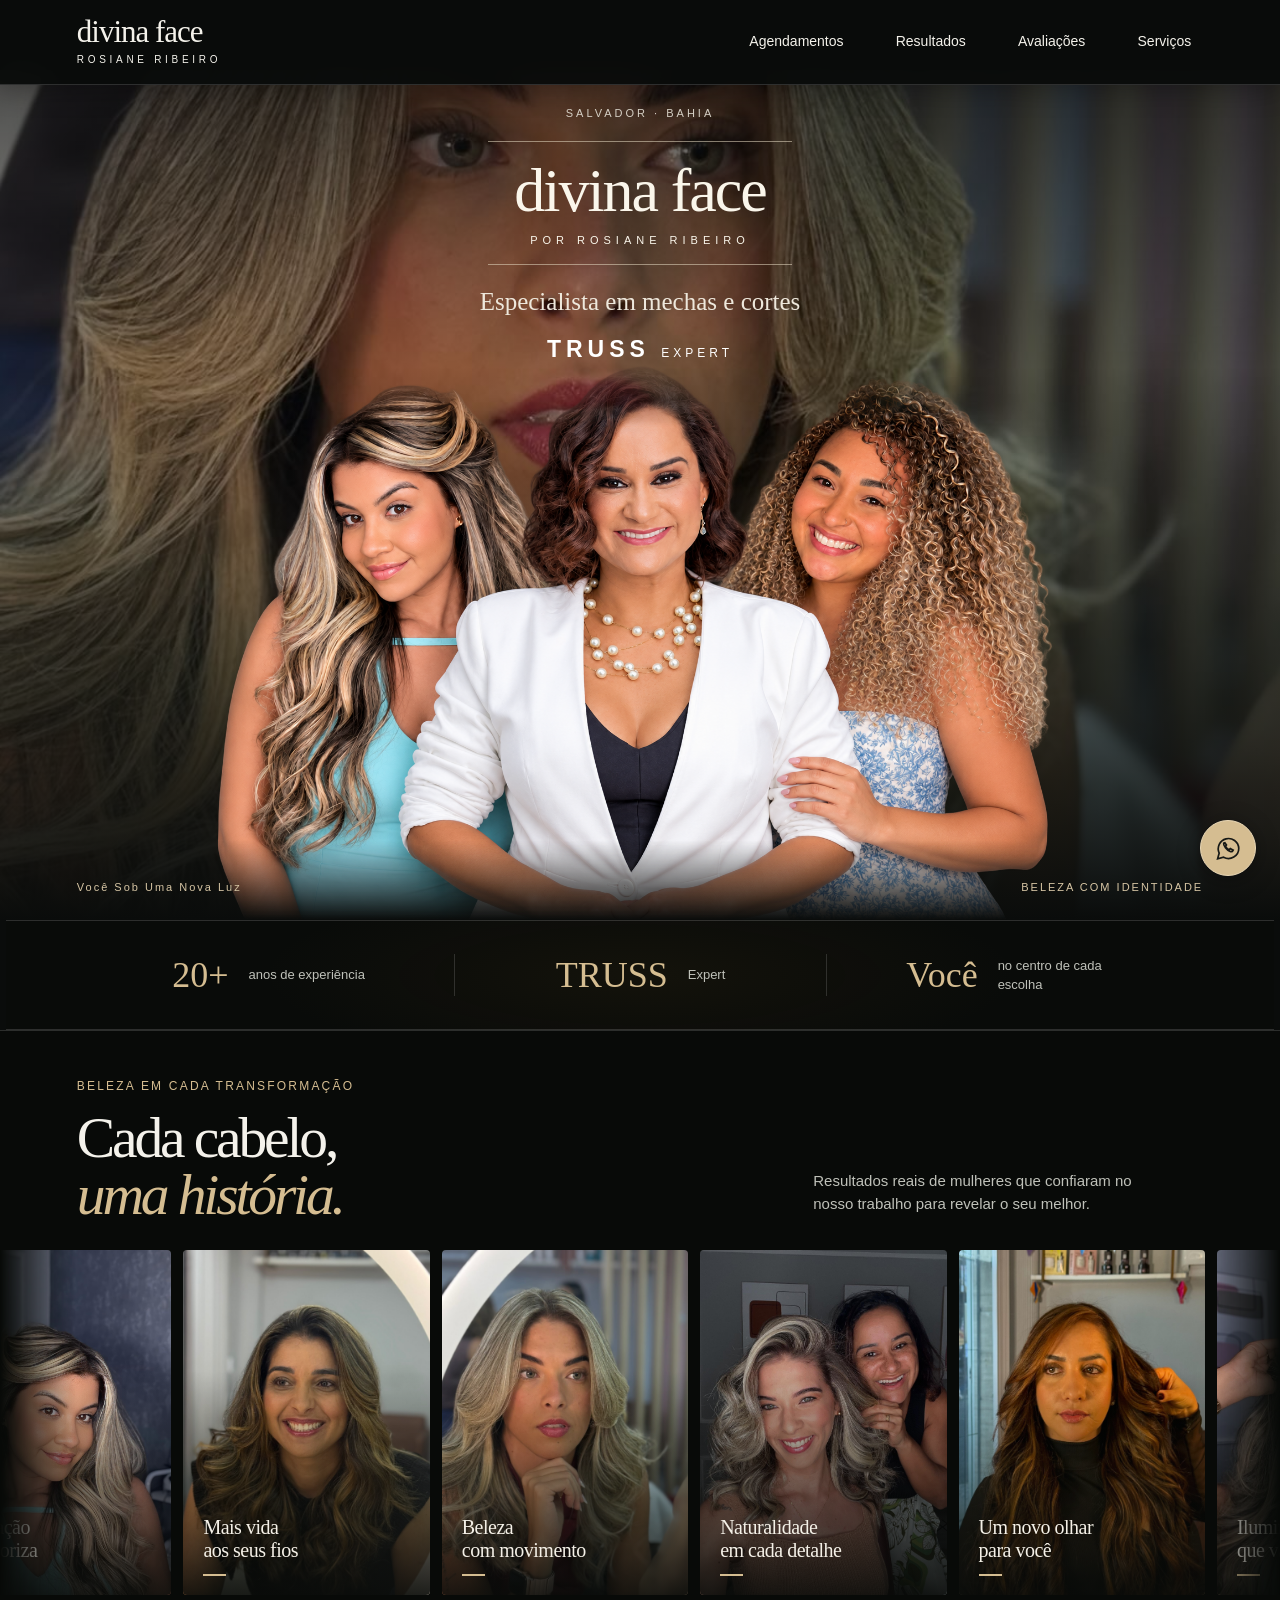
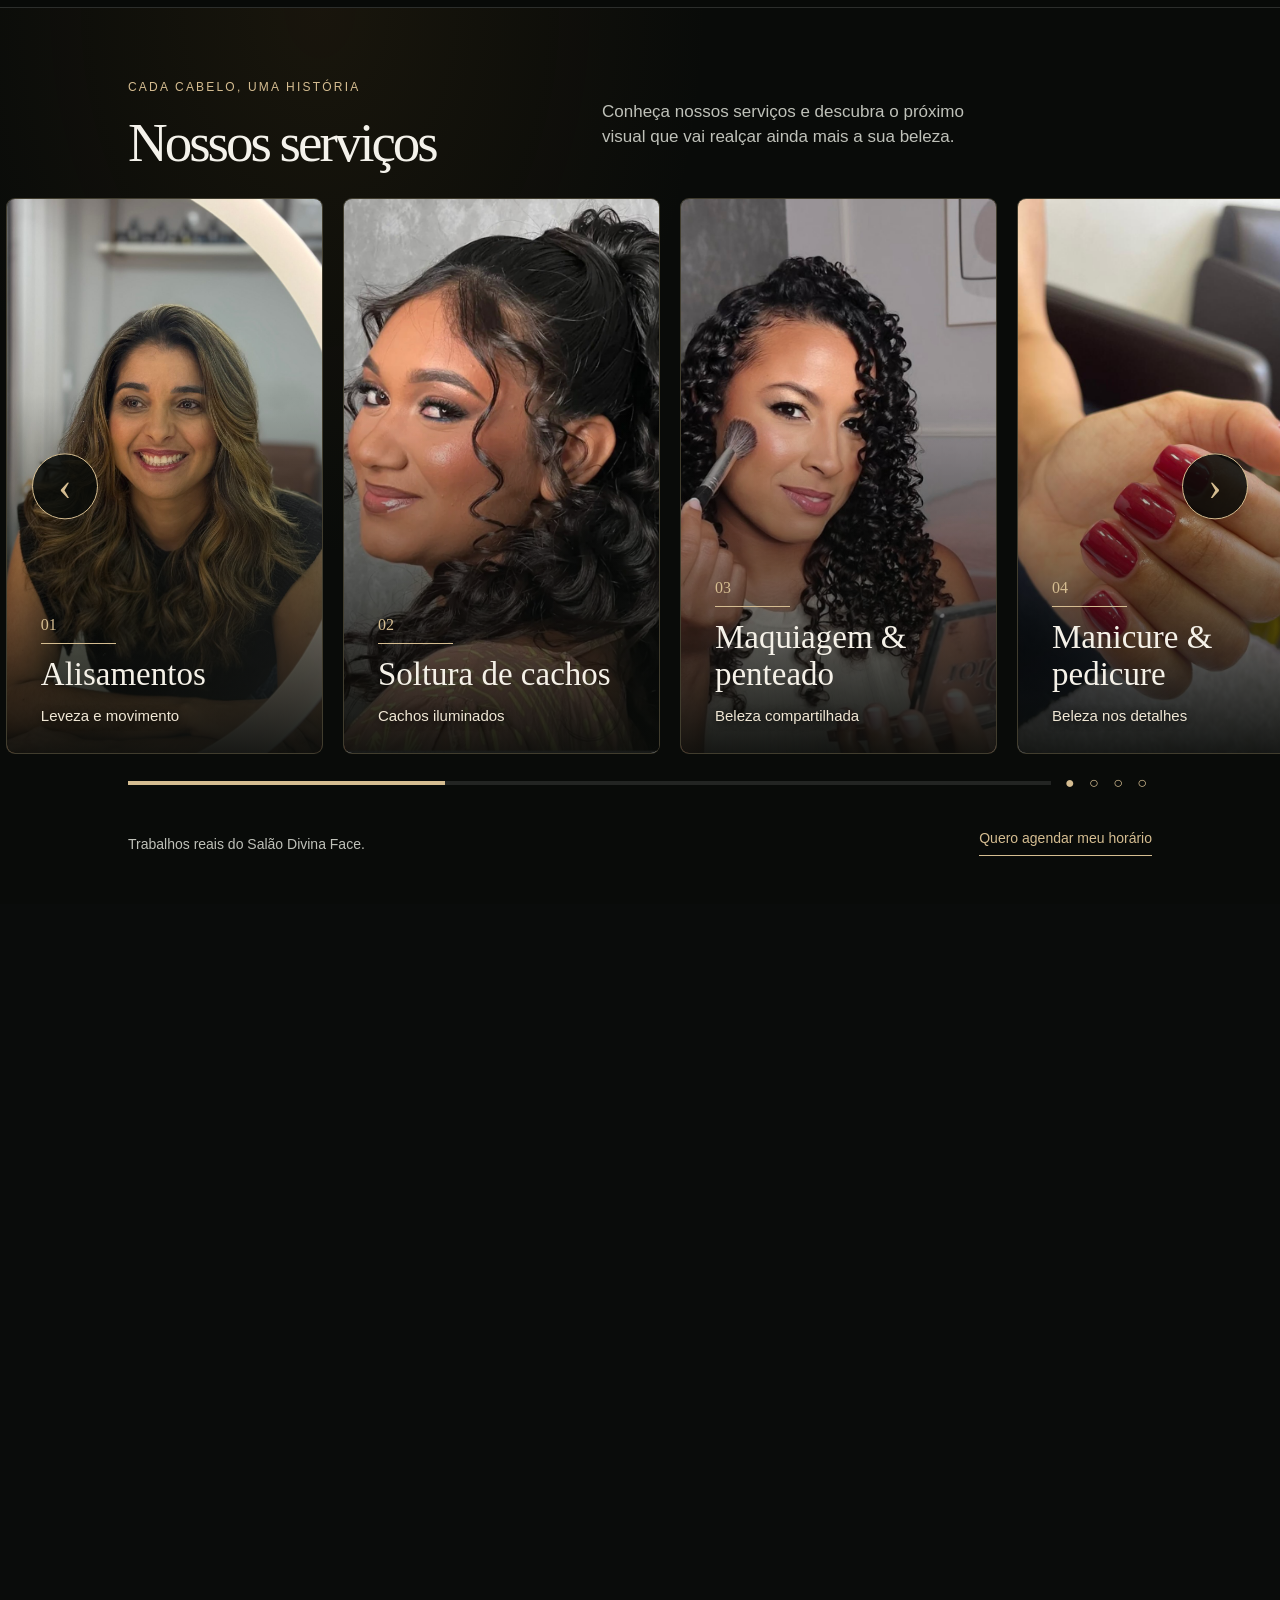
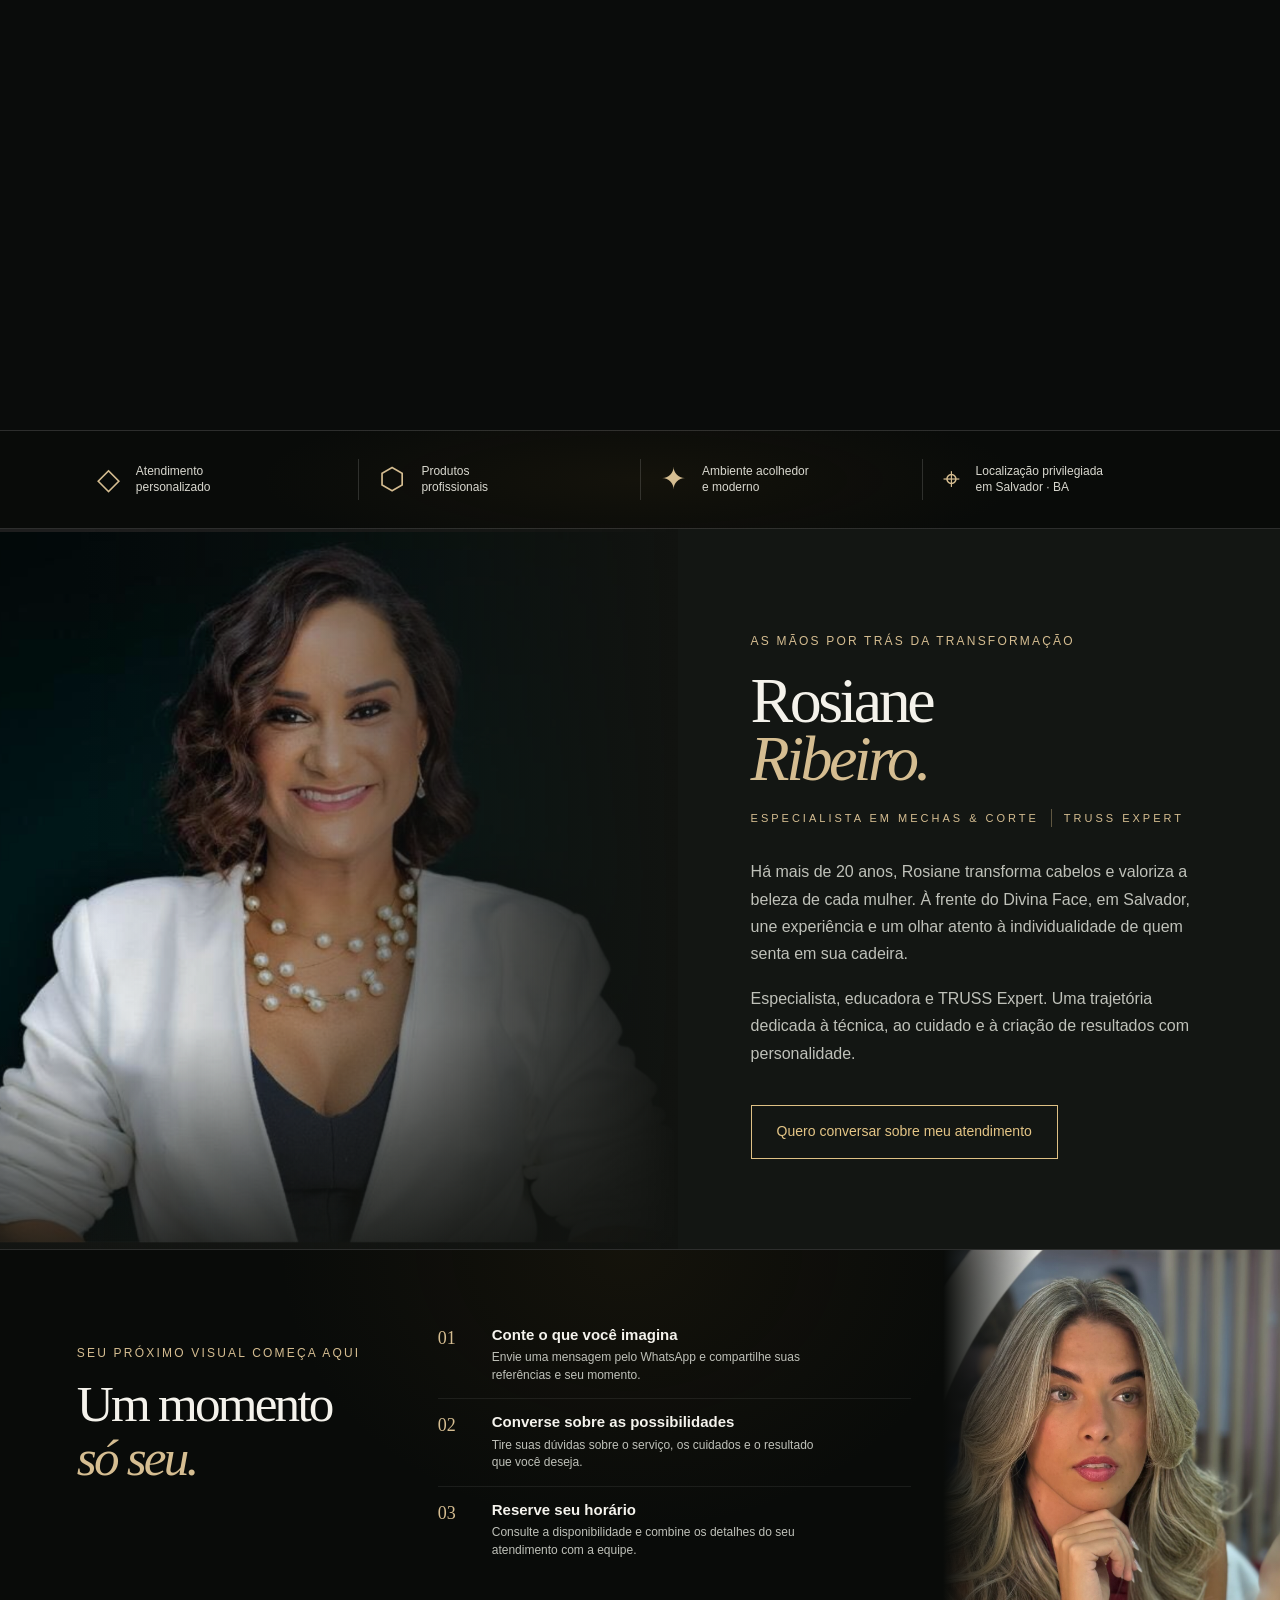
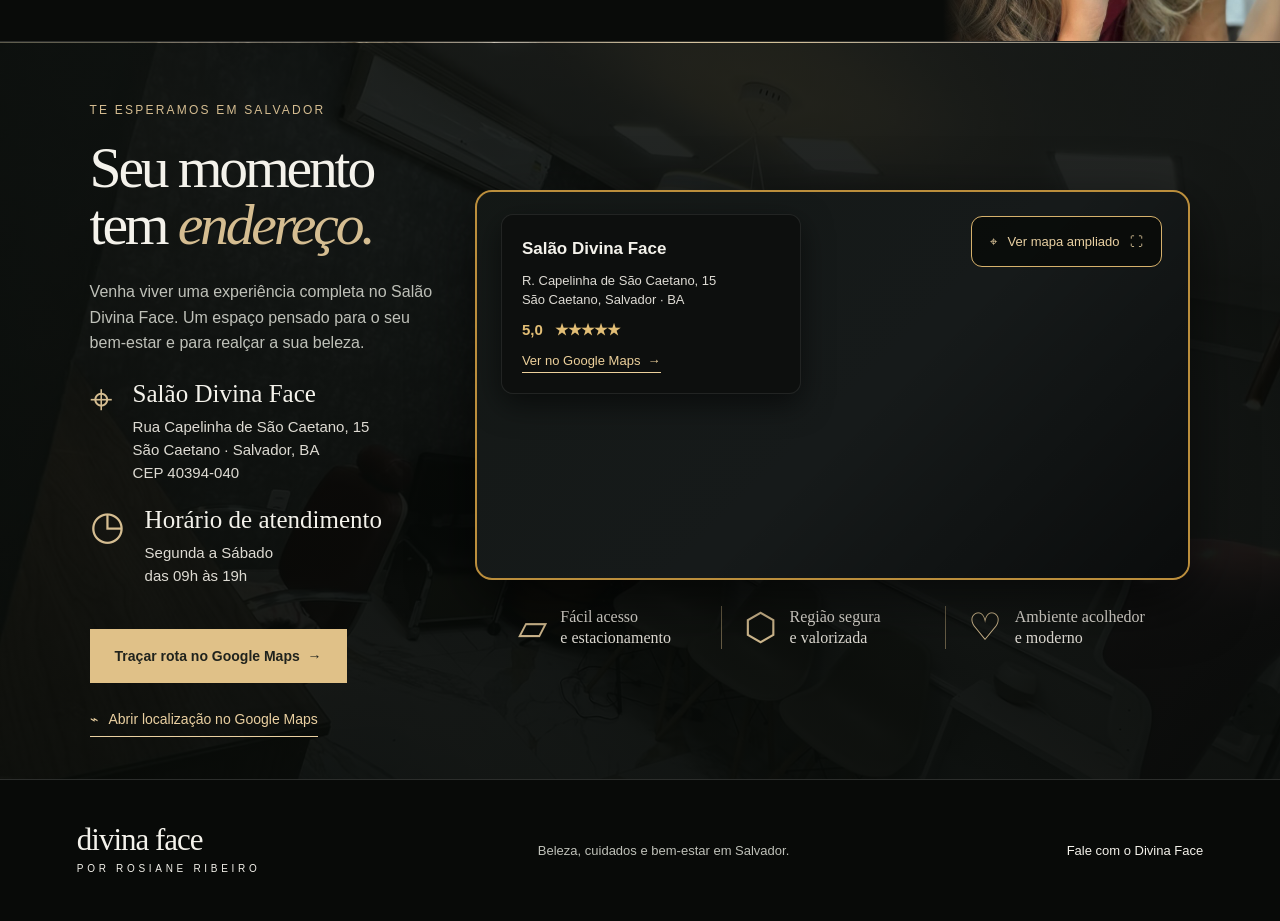
==== index.html @ 1ccc3c22 "Remove service eyebrow from feature section" ====
<!doctype html>
<html lang="pt-BR">
<head>
<meta charset="utf-8"><meta name="viewport" content="width=device-width,initial-scale=1">
<title>Divina Face | Rosiane Ribeiro · TRUSS Expert em Salvador</title>
<meta name="description" content="Realce sua beleza com Rosiane Ribeiro. Especialista em mechas e corte, TRUSS Expert e mais de 20 anos de experiência em Salvador. Agende pelo WhatsApp.">
<meta http-equiv="Cache-Control" content="no-cache, no-store, must-revalidate"><meta http-equiv="Pragma" content="no-cache"><meta http-equiv="Expires" content="0">
<meta name="theme-color" content="#171916">
<link rel="icon" type="image/svg+xml" href="data:image/svg+xml,%3Csvg xmlns='http://www.w3.org/2000/svg' viewBox='0 0 64 64'%3E%3Crect width='64' height='64' rx='14' fill='%23171916'/%3E%3Ctext x='32' y='45' text-anchor='middle' font-family='Georgia' font-size='40' fill='%23d4b986'%3ED%3C/text%3E%3C/svg%3E">
<link rel="stylesheet" href="style.css?v=services-full-cards-20261014"><link rel="stylesheet" href="film.css?v=e9d7aff"><link rel="stylesheet" href="mobile.css?v=nav-four-items-20261015">

<style id="review-arrow-fix">
@media(max-width:760px){
 .reviews .review-controls.review-arrows-square{position:static!important;display:flex!important;justify-content:flex-start!important;gap:18px!important;margin:18px 0 16px!important}
 .reviews .review-controls.review-arrows-square button[data-review]{width:48px!important;min-width:48px!important;height:48px!important;min-height:48px!important;border-radius:8px!important;background:transparent!important;border:1px solid #d4b986a5!important;padding:0!important}
 .reviews .review-controls.review-arrows-square button[data-review]::after{font-size:33px!important}
 .reviews .review-grid{scrollbar-width:none!important}
 .reviews .review-grid::-webkit-scrollbar{display:none!important}
}
</style></head>
<body>
<a class="skip" href="#conteudo">Ir para o conteúdo</a>
<header class="header"><a class="brand" href="#inicio" aria-label="Divina Face, início">divina face<span>ROSIANE RIBEIRO</span></a><nav aria-label="Navegação principal"><a class="whatsapp" href="https://wa.me/557199105091?text=Ol%C3%A1!%20Vim%20pelo%20site%20e%20gostaria%20de%20saber%20mais%20sobre%20os%20servi%C3%A7os%20e%20agendar%20um%20hor%C3%A1rio." target="_blank" rel="noopener">Agendamentos</a><a href="#resultados">Resultados</a><a href="#avaliacoes">Avaliações</a><a href="#servicos">Serviços</a></nav></header><nav class="mobile-nav" id="mobile-navigation" aria-label="Navegação mobile"><a class="whatsapp" href="https://wa.me/557199105091?text=Ol%C3%A1!%20Vim%20pelo%20site%20e%20gostaria%20de%20saber%20mais%20sobre%20os%20servi%C3%A7os%20e%20agendar%20um%20hor%C3%A1rio." target="_blank" rel="noopener">Agendamentos</a><a href="#resultados">Resultados</a><a href="#avaliacoes">Avaliações</a><a href="#servicos">Serviços</a></nav>
<main id="conteudo">
<section class="film-hero" id="inicio" aria-label="Rosiane Ribeiro e resultados do Divina Face"><video class="film-backdrop film-video" autoplay muted loop playsinline preload="metadata" poster="assets/a915676ca6c4d423.jpg" aria-hidden="true"><source src="assets/rosiane-transformacao.mp4" type="video/mp4"></video><div class="film-shade" aria-hidden="true"></div><div class="film-intro"><p class="eyebrow">SALVADOR · BAHIA</p><h1 class="film-brand">divina face<span>POR ROSIANE RIBEIRO</span></h1><p class="film-specialty">Especialista em mechas e cortes</p><p class="film-expert">TRUSS <span>EXPERT</span></p></div><div class="film-composition"><img src="assets/Retrato%20de%20Tr%C3%AAs%20Mulheres%20em%20Equipe.png" alt="Composição de Rosiane Ribeiro ao centro e duas clientes com resultados de mechas nas laterais" width="1536" height="1024" fetchpriority="high"></div><a class="mobile-hero-cta whatsapp" href="https://wa.me/557199105091?text=Ol%C3%A1!%20Vim%20pelo%20site%20e%20gostaria%20de%20saber%20mais%20sobre%20os%20servi%C3%A7os%20e%20agendar%20um%20hor%C3%A1rio." target="_blank" rel="noopener">Agendar meu horário &nbsp; →</a><div class="film-bottom"><span>Você Sob Uma Nova Luz</span><span>BELEZA COM IDENTIDADE</span></div></section>

<div class="credentials"><div><strong>20+</strong><span>anos de experiência</span></div><div><strong>TRUSS</strong><span>Expert</span></div><div><strong>Você</strong><span>no centro de cada escolha</span></div></div>
<section class="photo-ribbon" id="resultados" aria-labelledby="transformacoes-title"><div class="ribbon-top"><div><p class="eyebrow">BELEZA EM CADA TRANSFORMAÇÃO</p><h2 id="transformacoes-title">Cada cabelo,<br><em>uma história.</em></h2></div><p>Resultados reais de mulheres que confiaram no nosso trabalho para revelar o seu melhor.</p></div><div class="ribbon-window" tabindex="0" aria-label="Fotos dos resultados. Use as setas do teclado ou deslize para navegar."><div class="ribbon-track"><article class="ribbon-photo"><img src="assets/dd82ff80bf9b8487.jpg" alt="Iluminação que valoriza" width="360" height="460" loading="lazy"><h3>Iluminação<br>que valoriza</h3></article><article class="ribbon-photo"><img src="assets/20e9200f7c10c653.jpg" alt="Mais vida aos seus fios" width="360" height="460" loading="lazy"><h3>Mais vida<br>aos seus fios</h3></article><article class="ribbon-photo"><img src="assets/a915676ca6c4d423.jpg" alt="Beleza com movimento" width="360" height="460" loading="lazy"><h3>Beleza<br>com movimento</h3></article><article class="ribbon-photo"><img src="assets/aaa987bc05593b8b.jpg" alt="Naturalidade em cada detalhe" width="360" height="460" loading="lazy"><h3>Naturalidade<br>em cada detalhe</h3></article><article class="ribbon-photo"><img src="assets/175963c927ca9839.jpg" alt="Um novo olhar para você" width="360" height="460" loading="lazy"><h3>Um novo olhar<br>para você</h3></article></div></div></section><section class="portfolio section" id="servicos"><div class="section-heading"><div><p class="eyebrow">CADA CABELO, UMA HISTÓRIA</p><h2>Nossos serviços</h2></div><p>Conheça nossos serviços e descubra o próximo visual que vai realçar ainda mais a sua beleza.</p></div><div class="gallery-toolbar"><p id="gallery-help">Toque ou deslize para ver mais</p><div class="ribbon-controls"><button type="button" data-gallery="prev" aria-label="Resultado anterior">Anterior</button><button type="button" data-gallery="next" aria-label="Próximo resultado">Próximo</button></div></div><div class="gallery" tabindex="0" role="region" aria-label="Carrossel de resultados" aria-describedby="gallery-help"><article class="work"><div class="photo"><img src="assets/20e9200f7c10c653.jpg" alt="Alisamentos — Divina Face" loading="lazy"></div><div class="work-copy"><div class="work-title"><h3>Alisamentos</h3><span>01</span></div><p>Leveza e movimento</p></div></article><article class="work"><div class="photo"><img src="cachos.PNG" alt="Soltura de cachos — Divina Face" loading="lazy"></div><div class="work-copy"><div class="work-title"><h3>Soltura de cachos</h3><span>02</span></div><p>Cachos iluminados</p></div></article><article class="work"><div class="photo"><img src="maquiagem.PNG" alt="Maquiagem e penteado — Divina Face" loading="lazy"></div><div class="work-copy"><div class="work-title"><h3>Maquiagem &amp; penteado</h3><span>03</span></div><p>Beleza compartilhada</p></div></article><article class="work"><div class="photo"><img src="manicure.jpeg" alt="Manicure e pedicure — Divina Face" loading="lazy"></div><div class="work-copy"><div class="work-title"><h3>Manicure &amp; pedicure</h3><span>04</span></div><p>Beleza nos detalhes</p></div></article><article class="work"><div class="photo"><img src="limpeza.PNG" alt="Limpeza de pele — Divina Face" loading="lazy"></div><div class="work-copy"><div class="work-title"><h3>Limpeza de pele</h3><span>05</span></div><p>Luz em novos tons</p></div></article><article class="work"><div class="photo"><img src="Massagem%20Relaxante%20no%20Spa.png" alt="Massagem relaxante — Divina Face" loading="lazy"></div><div class="work-copy"><div class="work-title"><h3>Massagem relaxante</h3><span>06</span></div><p>Leveza e bem-estar</p></div></article></div><div class="portfolio-bottom"><p>Trabalhos reais do Salão Divina Face.</p><a class="text-link whatsapp" href="https://wa.me/557199105091?text=Ol%C3%A1!%20Vim%20pelo%20site%20e%20gostaria%20de%20saber%20mais%20sobre%20os%20servi%C3%A7os%20e%20agendar%20um%20hor%C3%A1rio." target="_blank" rel="noopener">Quero agendar meu horário</a></div></section>
<section class="reviews section" id="avaliacoes" aria-labelledby="reviews-title"><div class="section-heading"><div><p class="eyebrow">QUEM VIVE A EXPERIÊNCIA, CONTA</p><h2 id="reviews-title">O carinho que<br><em>volta pra gente.</em></h2></div><div class="rating-summary"><div><strong>5,0</strong><span class="stars" aria-label="5 de 5 estrelas">★★★★★</span></div><p>56 avaliações no Google</p><small>Nota e total consultados em 10/10/2026</small></div></div><p class="review-help" id="review-help">Toque ou deslize para ver mais</p><div class="review-controls ribbon-controls review-arrows-square"><button type="button" data-review="prev" aria-label="Depoimento anterior">Anterior</button><button type="button" data-review="next" aria-label="Próximo depoimento">Próximo</button></div><div class="review-grid" tabindex="0" role="region" aria-label="Carrossel de depoimentos" aria-describedby="review-help"><figure class="review-card"><blockquote>“Atendimento perfeito. Resultado incrível! Me senti ainda mais bonita e confiante...”</blockquote><figcaption><span class="review-avatar" aria-hidden="true">MC</span><div><strong>Maria Castro</strong><span>Cliente Divina Face</span></div></figcaption></figure><figure class="review-card"><blockquote>“Rosiane é uma profissional maravilhosa! Entende exatamente o que a gente quer...”</blockquote><figcaption><span class="review-avatar" aria-hidden="true">JS</span><div><strong>Juliana Souza</strong><span>Cliente Divina Face</span></div></figcaption></figure><figure class="review-card"><blockquote>“Ambiente acolhedor, equipe atenciosa e resultado impecável. Super recomendo!”</blockquote><figcaption><span class="review-avatar" aria-hidden="true">FL</span><div><strong>Fernanda Lima</strong><span>Cliente Divina Face</span></div></figcaption></figure></div></section>
<section class="services section services-focused" id="atendimento" aria-labelledby="services-title"><div class="services-copy"><h2 id="services-title">Beleza que<br><em>valoriza você.</em></h2><p>Do cuidado com os cabelos aos momentos de beleza e relaxamento, cada atendimento é pensado para você.</p><a class="button whatsapp" href="https://wa.me/557199105091?text=Ol%C3%A1!%20Vim%20pelo%20site%20e%20gostaria%20de%20saber%20mais%20sobre%20os%20servi%C3%A7os%20e%20agendar%20um%20hor%C3%A1rio." target="_blank" rel="noopener">▣ &nbsp; Agende seu horário &nbsp; →</a></div><div class="services-visual"><video autoplay muted loop playsinline preload="auto" poster="assets/ef3321567494a9ca.jpg"><source src="assets/rosiane-transformacao.mp4" type="video/mp4"></video><div class="services-mark">divina face<span>ROSIANE RIBEIRO</span></div></div></section><section class="benefits" aria-label="Diferenciais do salão"><div><span>◇</span>Atendimento<br>personalizado</div><div><span>⬡</span>Produtos<br>profissionais</div><div><span>✦</span>Ambiente acolhedor<br>e moderno</div><div><span>⌖</span>Localização privilegiada<br>em Salvador · BA</div></section><section class="about section" id="rosiane"><div class="portrait-wrap"><img class="portrait" src="assets/rosiane-retrato.png" alt="Rosiane Ribeiro, especialista do Salão Divina Face" loading="lazy" width="981" height="981"></div><div class="about-copy"><p class="eyebrow">AS MÃOS POR TRÁS DA TRANSFORMAÇÃO</p><h2>Rosiane<br><em>Ribeiro.</em></h2><div class="expert-line">ESPECIALISTA EM MECHAS &amp; CORTE <span>TRUSS EXPERT</span></div><p>Há mais de 20 anos, Rosiane transforma cabelos e valoriza a beleza de cada mulher. À frente do Divina Face, em Salvador, une experiência e um olhar atento à individualidade de quem senta em sua cadeira.</p><p>Especialista, educadora e TRUSS Expert. Uma trajetória dedicada à técnica, ao cuidado e à criação de resultados com personalidade.</p><a class="button outline whatsapp" href="https://wa.me/557199105091?text=Ol%C3%A1!%20Vim%20pelo%20site%20e%20gostaria%20de%20saber%20mais%20sobre%20os%20servi%C3%A7os%20e%20agendar%20um%20hor%C3%A1rio." target="_blank" rel="noopener">Quero conversar sobre meu atendimento</a></div></section>
<section class="experience section" aria-labelledby="journey-title"><div class="experience-title"><p class="eyebrow">SEU PRÓXIMO VISUAL COMEÇA AQUI</p><h2 id="journey-title">Um momento<br><em>só seu.</em></h2></div><div class="steps"><article><span>01</span><div><h3>Conte o que você imagina</h3><p>Envie uma mensagem pelo WhatsApp e compartilhe suas referências e seu momento.</p></div></article><article><span>02</span><div><h3>Converse sobre as possibilidades</h3><p>Tire suas dúvidas sobre o serviço, os cuidados e o resultado que você deseja.</p></div></article><article><span>03</span><div><h3>Reserve seu horário</h3><p>Consulte a disponibilidade e combine os detalhes do seu atendimento com a equipe.</p></div></article></div><div class="experience-photo"><img src="assets/a915676ca6c4d423.jpg" alt="Cliente do Divina Face com cabelo iluminado" loading="lazy" width="1215" height="2160"></div></section>
<section class="location section" id="localizacao" aria-labelledby="location-title"><div class="location-copy"><p class="eyebrow">TE ESPERAMOS EM SALVADOR</p><h2 id="location-title">Seu momento<br>tem <em>endereço.</em></h2><p class="location-intro">Venha viver uma experiência completa no Salão Divina Face. Um espaço pensado para o seu bem-estar e para realçar a sua beleza.</p><div class="location-detail"><i>⌖</i><div><h3>Salão Divina Face</h3><address>Rua Capelinha de São Caetano, 15<br>São Caetano · Salvador, BA<br>CEP 40394-040</address></div></div><div class="location-detail"><i>◷</i><div><h3>Horário de atendimento</h3><p>Segunda a Sábado<br>das 09h às 19h</p></div></div><a class="button" href="https://www.google.com/maps/dir/?api=1&amp;destination=Sal%C3%A3o%20Divina%20Face%2C%20Rua%20Capelinha%20de%20S%C3%A3o%20Caetano%2C%2015%2C%20Salvador%20BA" target="_blank" rel="noopener">Traçar rota no Google Maps&nbsp; →</a><a class="text-link map-link" href="https://www.google.com/maps/place/Sal%C3%A3o+Divina+Face/data=!4m2!3m1!1s0x0:0x3be12c1e2c444b62" target="_blank" rel="noopener">⌁ &nbsp; Abrir localização no Google Maps</a></div><div class="location-map-area"><div class="map-frame"><iframe title="Mapa do Salão Divina Face em São Caetano, Salvador" src="https://maps.google.com/maps?q=Sal%C3%A3o%20Divina%20Face%2C%20Rua%20Capelinha%20de%20S%C3%A3o%20Caetano%2C%2015%2C%20Salvador%20BA&amp;z=16&amp;output=embed" width="600" height="460" loading="lazy" referrerpolicy="no-referrer-when-downgrade" allowfullscreen></iframe><div class="map-info"><strong>Salão Divina Face</strong><span>R. Capelinha de São Caetano, 15<br>São Caetano, Salvador · BA</span><b>5,0 &nbsp; ★★★★★</b><a href="https://www.google.com/maps/place/Sal%C3%A3o+Divina+Face/data=!4m2!3m1!1s0x0:0x3be12c1e2c444b62" target="_blank" rel="noopener">Ver no Google Maps&nbsp; →</a></div><a class="map-expand" href="https://www.google.com/maps/place/Sal%C3%A3o+Divina+Face/data=!4m2!3m1!1s0x0:0x3be12c1e2c444b62" target="_blank" rel="noopener">⌖ &nbsp; Ver mapa ampliado &nbsp; ⛶</a></div><div class="location-benefits"><div><i>▱</i>Fácil acesso<br>e estacionamento</div><div><i>⬡</i>Região segura<br>e valorizada</div><div><i>♡</i>Ambiente acolhedor<br>e moderno</div></div></div></section>

</main><footer><a class="brand" href="#inicio">divina face<span>POR ROSIANE RIBEIRO</span></a><p>Beleza, cuidados e bem-estar em Salvador.</p><a class="whatsapp" href="https://wa.me/557199105091?text=Ol%C3%A1!%20Vim%20pelo%20site%20e%20gostaria%20de%20saber%20mais%20sobre%20os%20servi%C3%A7os%20e%20agendar%20um%20hor%C3%A1rio." target="_blank" rel="noopener">Fale com o Divina Face</a></footer>
<a class="floating whatsapp" href="https://wa.me/557199105091?text=Ol%C3%A1!%20Vim%20pelo%20site%20e%20gostaria%20de%20saber%20mais%20sobre%20os%20servi%C3%A7os%20e%20agendar%20um%20hor%C3%A1rio." target="_blank" rel="noopener" aria-label="Conversar com o Divina Face pelo WhatsApp"><svg viewBox="0 0 24 24" aria-hidden="true"><path d="M20.5 11.7a8.5 8.5 0 0 1-12.6 7.5L3 20.5l1.3-4.7A8.5 8.5 0 1 1 20.5 11.7Z"/><path d="M8 7.6c-.5 1.8 2.6 5.8 5.4 6.9 1 .4 2.1-.3 2.5-1.2l-2.4-1.2-.9 1c-1.4-.6-2.5-1.8-3.1-3.1l.8-.9L9 7.2Z"/></svg></a>
<script>
(()=>{const root=document.querySelector('.photo-ribbon'),view=root.querySelector('.ribbon-window'),track=root.querySelector('.ribbon-track'),pause=root.querySelector('[data-ribbon="pause"]'),motion=matchMedia('(prefers-reduced-motion: reduce)');let paused=motion.matches,hover=false,focused=false,until=0,last=0;const originals=[...track.children];for(let n=0;n<2;n++)originals.forEach(el=>{const clone=el.cloneNode(true);clone.setAttribute('aria-hidden','true');clone.tabIndex=-1;clone.querySelector('img').alt='';track.append(clone)});function label(){if(!pause)return;pause.textContent=paused?'Reproduzir':'Pausar';pause.setAttribute('aria-label',paused?'Iniciar movimento automático':'Pausar movimento automático')}label();if(pause)pause.onclick=()=>{paused=!paused;label()};function move(dir){until=performance.now()+5000;view.scrollBy({left:dir*(originals[0].getBoundingClientRect().width+8),behavior:motion.matches?'instant':'smooth'})}view.addEventListener('keydown',e=>{if(e.key==='ArrowRight'||e.key==='ArrowLeft'){e.preventDefault();move(e.key==='ArrowRight'?1:-1)}});root.onmouseenter=()=>hover=true;root.onmouseleave=()=>hover=false;root.addEventListener('focusin',()=>focused=true);root.addEventListener('focusout',e=>{focused=root.contains(e.relatedTarget)});view.addEventListener('pointerdown',()=>until=performance.now()+8000);view.addEventListener('wheel',()=>until=performance.now()+8000,{passive:true});motion.addEventListener('change',()=>{paused=motion.matches;label()});function tick(now){const delta=Math.min(now-last,40);last=now;if(!paused&&!document.hidden&&now>until){view.scrollLeft+=delta*.065;const cycle=originals.reduce((w,el)=>w+el.getBoundingClientRect().width+8,0);if(view.scrollLeft>=cycle)view.scrollLeft-=cycle}requestAnimationFrame(tick)}requestAnimationFrame(tick)})();
</script><script>
(()=>{const view=document.querySelector('.gallery'),btn=document.querySelector('[data-gallery="pause"]'),m=matchMedia('(prefers-reduced-motion: reduce)');let paused=m.matches,hover=false;function label(){if(!btn)return;btn.textContent=paused?'Reproduzir':'Pausar';btn.setAttribute('aria-label',paused?'Reproduzir carrossel de resultados':'Pausar carrossel de resultados')}function stop(){paused=true;label()}function move(dir){const step=view.querySelector('.work').getBoundingClientRect().width+26;const max=view.scrollWidth-view.clientWidth;let x=view.scrollLeft+dir*step;if(x>max+5)x=0;if(x<0)x=max;view.scrollTo({left:x,behavior:m.matches?'instant':'smooth'})}label();if(btn)btn.onclick=()=>{paused=!paused;label()};document.querySelector('[data-gallery="prev"]').onclick=()=>{stop();move(-1)};document.querySelector('[data-gallery="next"]').onclick=()=>{stop();move(1)};view.addEventListener('pointerdown',stop);view.addEventListener('wheel',stop,{passive:true});view.addEventListener('focusin',stop);view.addEventListener('mouseenter',()=>hover=true);view.addEventListener('mouseleave',()=>hover=false);view.addEventListener('keydown',e=>{if(e.key==='ArrowRight'||e.key==='ArrowLeft'){e.preventDefault();stop();move(e.key==='ArrowRight'?1:-1)}});m.addEventListener('change',()=>{paused=m.matches;label()});setInterval(()=>{if(!paused&&!hover&&!document.hidden)move(1)},4500)})();
</script><script>
(()=>{const view=document.querySelector('.review-grid'),cards=[...view.querySelectorAll('.review-card')],motion=matchMedia('(prefers-reduced-motion: reduce)');let index=0,paused=motion.matches,hover=false;function move(dir){index=(index+dir+cards.length)%cards.length;const left=cards[index].offsetLeft-cards[0].offsetLeft;view.scrollTo({left,behavior:motion.matches?'instant':'smooth'})}function stop(){paused=true}document.querySelector('[data-review="prev"]').onclick=()=>{stop();move(-1)};document.querySelector('[data-review="next"]').onclick=()=>{stop();move(1)};view.addEventListener('pointerdown',stop);view.addEventListener('focusin',stop);view.addEventListener('wheel',stop,{passive:true});view.onmouseenter=()=>hover=true;view.onmouseleave=()=>hover=false;let timer;view.addEventListener('scroll',()=>{clearTimeout(timer);timer=setTimeout(()=>{index=cards.reduce((best,card,i)=>Math.abs(card.offsetLeft-cards[0].offsetLeft-view.scrollLeft)<Math.abs(cards[best].offsetLeft-cards[0].offsetLeft-view.scrollLeft)?i:best,0)},160)},{passive:true});view.addEventListener('keydown',e=>{if(e.key==='ArrowLeft'||e.key==='ArrowRight'){e.preventDefault();stop();move(e.key==='ArrowRight'?1:-1)}});motion.addEventListener('change',()=>paused=motion.matches);setInterval(()=>{if(!paused&&!hover&&!document.hidden)move(1)},6000)})();
</script><script>
(()=>{const gallery=document.querySelector('.portfolio .gallery');if(!gallery)return;let dragging=false,startX=0,startScroll=0;gallery.addEventListener('pointerdown',e=>{if(e.pointerType!=='mouse')return;dragging=true;startX=e.clientX;startScroll=gallery.scrollLeft;gallery.classList.add('is-dragging');gallery.setPointerCapture(e.pointerId)});gallery.addEventListener('pointermove',e=>{if(!dragging)return;gallery.scrollLeft=startScroll-(e.clientX-startX)});const end=e=>{if(!dragging)return;dragging=false;gallery.classList.remove('is-dragging');if(gallery.hasPointerCapture(e.pointerId))gallery.releasePointerCapture(e.pointerId)};gallery.addEventListener('pointerup',end);gallery.addEventListener('pointercancel',end)})();
</script><script data-motion-observer>
(()=>{const reduced=matchMedia('(prefers-reduced-motion: reduce)');const targets=[...document.querySelectorAll('.credentials,.photo-ribbon,.portfolio,.services,.benefits,.about,.reviews,.experience,.location')];targets.forEach(el=>el.classList.add('motion-reveal'));if(reduced.matches){targets.forEach(el=>el.classList.add('is-visible'));return}const observer=new IntersectionObserver(entries=>{entries.forEach(entry=>{if(entry.isIntersecting){entry.target.classList.add('is-visible');observer.unobserve(entry.target)}})},{threshold:.12,rootMargin:'0px 0px -48px'});targets.forEach(el=>observer.observe(el))})();
</script></body></html>
---- style.css ----
:root{--bg:#171916;--surface:#20221e;--ink:#f4f2eb;--muted:#babdb2;--gold:#d4b986;--line:#ffffff25}*{box-sizing:border-box}html{scroll-behavior:smooth;scroll-padding-top:100px}body{margin:0;background:var(--bg);color:var(--ink);font-family:Arial,Helvetica,sans-serif;font-size:16px;line-height:1.65}a{color:inherit;text-decoration:none}img{display:block;width:100%;height:auto;object-fit:cover}h1,h2,h3,p{margin:0}h1,h2,h3{font-weight:400}h1,h2{font-family:Georgia,'Times New Roman',serif;line-height:1.05;letter-spacing:-.055em}em{color:var(--gold);font-weight:400}p{color:var(--muted)}a:focus-visible{outline:3px solid var(--gold);outline-offset:6px}.skip{position:absolute;left:20px;top:-80px;z-index:20;padding:12px;background:var(--gold);color:var(--bg)}.skip:focus{top:12px}.header{height:100px;display:flex;align-items:center;justify-content:space-between;max-width:1440px;padding:0 6%;margin:auto;border-bottom:1px solid var(--line)}.brand{font-family:Georgia,serif;font-size:31px;line-height:1.15;letter-spacing:-1px}.brand span{display:block;font:10px/2.1 Arial,sans-serif;letter-spacing:3.7px;text-align:center}.header nav{display:flex;gap:36px;align-items:center;font-size:14px}.header nav>a:hover{color:var(--gold)}.nav-cta{border:1px solid #a9946e;padding:10px 23px}.hero{max-width:1440px;margin:auto;display:grid;grid-template-columns:1fr 1fr;padding:42px 6% 0;gap:0 6%}.hero-copy{padding-top:37px;padding-bottom:32px}.eyebrow{font-size:12px;letter-spacing:2.2px;font-weight:500;color:var(--gold);line-height:1.6;display:flex;align-items:center;gap:14px}.line{width:32px;height:1px;background:var(--gold)}h1{font-size:clamp(58px,6.9vw,104px);margin:28px 0}.intro{font-family:Georgia,serif;font-size:24px;line-height:1.4;color:#deded5;max-width:390px}.hero-description{font-size:16px;line-height:1.8;max-width:390px;margin:21px 0 28px}.hero-description strong{color:var(--ink);font-weight:400}.button{display:inline-flex;gap:12px;align-items:center;justify-content:center;padding:16px 25px;background:var(--gold);color:#20231d;font-size:14px;font-weight:600;line-height:1.5;min-height:54px;transition:background .2s,transform .2s}.button:hover{background:#e7d1a8;transform:translateY(-2px)}.button svg{width:21px;height:21px;fill:none;stroke:currentColor;stroke-width:1.4}.micro{font-size:12px;margin-top:13px}.hero-signature{display:flex;align-items:center;gap:28px;margin-top:40px;color:#bfc1b6;font-size:11px;letter-spacing:3px}.expert{font-size:22px;font-weight:700;letter-spacing:3px;border-left:1px solid var(--line);padding-left:25px;line-height:1.2}.expert small{display:block;font-size:10px;letter-spacing:5px;margin-top:5px}.hero-image{position:relative;min-height:640px}.hero-image img{height:100%;position:absolute;object-position:center 34%}.hero-image:after{content:"";position:absolute;inset:50% 0 0;background:linear-gradient(transparent,#0009)}.image-caption{position:absolute;bottom:25px;left:25px;right:25px;z-index:1;display:flex;justify-content:space-between;gap:12px;font-size:10px;letter-spacing:1.5px}.hero-foot{grid-column:1/-1;display:flex;justify-content:space-between;padding:26px 0;font-size:11px;letter-spacing:1px;color:var(--muted)}.credentials{max-width:1268px;margin:12px auto 0;padding:33px 6%;border-top:1px solid var(--line);border-bottom:1px solid var(--line);display:grid;grid-template-columns:repeat(3,1fr)}.credentials>div{display:flex;align-items:center;justify-content:center;gap:20px}.credentials>div+div{border-left:1px solid var(--line)}.credentials strong{font:36px Georgia,serif;color:var(--gold)}.credentials span{font-size:13px;max-width:120px;line-height:1.5;color:var(--muted)}.section{padding:100px 6%;max-width:1440px;margin:auto}.section-heading{display:flex;align-items:flex-end;justify-content:space-between;gap:40px;margin-bottom:45px}h2{font-size:clamp(44px,5vw,68px)}.section-heading h2,.experience h2{margin-top:18px}.section-heading>p{max-width:330px;font-size:16px}.gallery{display:grid;grid-template-columns:repeat(3,1fr);gap:26px}.photo{position:relative;overflow:hidden;background:var(--surface)}.photo img{aspect-ratio:3/4;object-position:center 30%;transition:transform .6s}.work:hover img{transform:scale(1.025)}.photo span{position:absolute;bottom:18px;left:18px;background:#171916ce;padding:6px 10px;font-size:10px;letter-spacing:1.2px}.work-title{display:flex;justify-content:space-between;align-items:center;margin-top:18px;gap:10px}.work-title h3{font-family:Georgia,serif;font-size:24px}.work-title span{font-size:12px;color:var(--gold)}.work>p{font-size:14px;margin-top:7px}.portfolio-bottom{display:flex;justify-content:space-between;gap:25px;margin-top:36px;font-size:13px}.text-link{border-bottom:1px solid var(--gold);padding-bottom:5px;color:var(--gold)}.about{background:var(--surface);display:grid;grid-template-columns:1fr 1fr;gap:10%;align-items:center}.portrait-wrap{position:relative}.portrait{aspect-ratio:1/1.1;filter:saturate(.8);object-position:center}.portrait-label{position:absolute;bottom:-24px;right:-26px;background:var(--gold);color:var(--bg);font:italic 24px/1.35 Georgia,serif;padding:23px 30px}.about h2{margin:22px 0}.expert-line{font-size:11px;letter-spacing:1.5px;color:var(--gold);display:flex;flex-wrap:wrap;gap:12px;margin-bottom:25px}.expert-line span{border-left:1px solid #d4b98666;padding-left:12px}.about-copy>p:not(.eyebrow){margin-bottom:19px;font-size:16px}.outline{background:transparent;color:var(--gold);border:1px solid var(--gold);margin-top:12px;font-weight:400}.outline:hover{background:var(--gold);color:var(--bg)}.experience{display:grid;grid-template-columns:1fr 1fr;gap:10%}.steps article{display:flex;gap:25px;border-top:1px solid var(--line);padding:25px 0}.steps article>span{color:var(--gold);font:20px Georgia,serif}.steps h3{font:24px Georgia,serif;margin-bottom:10px}.steps p{font-size:15px;max-width:375px}.closing{padding:82px 24px 92px;text-align:center;background:#25291f;border-top:1px solid var(--line);border-bottom:1px solid var(--line)}.closing .eyebrow{justify-content:center}.closing h2{margin:24px auto;font-size:clamp(46px,5.7vw,78px)}.closing>p:not(.eyebrow){margin-bottom:29px}.phone{display:block;margin:17px auto 0;font-size:14px;color:var(--muted);width:fit-content}footer{display:flex;align-items:center;justify-content:space-between;gap:20px;padding:42px 6%;max-width:1440px;margin:auto}footer p,footer>a:last-child{font-size:13px}.floating{position:fixed;bottom:24px;right:24px;width:56px;height:56px;border-radius:50%;display:grid;place-items:center;background:#d4b986;color:#171916;box-shadow:0 4px 25px #0005;z-index:10;border:1px solid #ead8b6}.floating svg{width:29px;height:29px;stroke:currentColor;stroke-width:1.4;fill:none}@media(min-width:1600px){.about{max-width:none;padding-left:max(6%,calc((100vw - 1268px)/2));padding-right:max(6%,calc((100vw - 1268px)/2))}}@media(max-width:900px){.header{padding:0 5%;height:85px}.header nav{gap:20px}.hero{padding:28px 5% 0;gap:0 5%}.hero-copy{padding-top:10px}h1{font-size:65px}.hero-image{min-height:640px}.hero-signature{gap:12px;font-size:9px}.hero-signature .expert{padding-left:14px}.section{padding:75px 5%}.gallery{gap:18px}.work-title h3{font-size:21px}.about{gap:7%}.portrait-label{font-size:20px;right:-12px;padding:18px}.section-heading>p{max-width:290px}.credentials{padding:28px 3%}.credentials>div{gap:13px}.credentials strong{font-size:30px}footer p{display:none}}@media(max-width:640px){.header{height:82px;padding:0 6%}.brand{font-size:28px}.brand span{font-size:9px;letter-spacing:3px}.header nav>a:not(.nav-cta){display:none}.nav-cta{padding:9px 12px;font-size:12px}.hero{display:flex;flex-direction:column;padding:30px 6% 0}.hero-copy{padding-bottom:28px}.eyebrow{font-size:10px;letter-spacing:1.7px}h1{font-size:clamp(58px,14.5vw,88px);margin:23px 0}.intro{font-size:23px;max-width:360px}.hero-description{margin:18px 0 24px;max-width:370px}.hero-signature{margin-top:28px;font-size:10px;gap:25px}.hero-image{min-height:0;height:490px}.hero-image img{object-position:center 28%}.image-caption{left:18px;right:18px;font-size:9px;letter-spacing:1px}.hero-foot{padding:18px 0;font-size:10px}.hero-foot span:nth-child(2){display:none}.credentials{margin-top:8px;padding:23px 3%}.credentials>div{flex-direction:column;gap:7px;text-align:center}.credentials strong{font-size:29px}.credentials span{font-size:11px;max-width:105px}.section{padding:65px 6%}.section-heading{display:block;margin-bottom:30px}.section-heading>p{max-width:100%;margin-top:23px}.gallery{grid-template-columns:1fr;gap:32px}.photo img{aspect-ratio:4/4.5;object-position:center 25%}.work-title h3{font-size:25px}.portfolio-bottom{flex-direction:column;gap:13px}.text-link{width:fit-content}.about{grid-template-columns:1fr;gap:55px}.portrait-wrap{max-width:420px}.portrait{aspect-ratio:1/1}.portrait-label{bottom:-19px;right:12px}.about h2{font-size:62px}.about-copy .button{width:100%;font-size:13px;padding-inline:10px}.experience{grid-template-columns:1fr;gap:35px}.steps article:last-child{padding-bottom:0}.closing{padding:65px 6%}.closing>p:not(.eyebrow){font-size:15px}.closing h2{font-size:48px}.closing .button{width:100%;max-width:340px}footer{padding:35px 6% 85px;align-items:flex-start;flex-direction:column;gap:20px}.floating{width:53px;height:53px;right:18px;bottom:18px}.micro{font-size:12px;max-width:300px}}@media(prefers-reduced-motion:reduce){html{scroll-behavior:auto}*{transition:none!important}}

.reviews{border-top:1px solid var(--line)}.rating-summary{flex-shrink:0;min-width:260px}.rating-summary>div{display:flex;align-items:center;gap:22px}.rating-summary strong{font:64px/1 Georgia,serif;color:var(--ink)}.stars{color:var(--gold);font-size:22px;letter-spacing:4px}.rating-summary p{margin-top:12px;font-size:16px}.rating-summary small{font-size:12px;color:var(--muted)}.review-grid{display:grid;grid-template-columns:1fr 1fr;gap:26px}.review-card{margin:0;padding:34px;border:1px solid var(--line);display:flex;flex-direction:column;background:var(--surface)}.review-card .stars{font-size:16px}.review-card blockquote{font:25px/1.5 Georgia,serif;margin:22px 0 30px;flex:1}.review-card figcaption{display:flex;gap:14px;align-items:center}.review-avatar{width:44px;height:44px;display:grid;place-items:center;border:1px solid #d4b98660;border-radius:50%;color:var(--gold);font-size:13px}.review-card figcaption strong{display:block;font-size:14px;font-weight:500}.review-card figcaption div>span{display:block;font-size:12px;color:var(--muted)}.reviews-link{margin-top:28px;font-size:14px}.location{display:grid;grid-template-columns:1fr 1fr;gap:7%;align-items:center;padding-top:30px}.location h2{margin:18px 0 30px}.location h3{font:24px Georgia,serif;margin-bottom:12px}.location address{font-style:normal;line-height:1.9;color:var(--muted)}.location-copy>p:not(.eyebrow){margin:20px 0 24px}.map-frame{height:460px;border:1px solid var(--line);background:var(--surface)}.map-frame iframe{display:block;width:100%;height:100%;border:0}.map-link{display:block;width:fit-content;font-size:14px;margin-top:20px}@media(max-width:1100px) and (min-width:641px){.header nav{gap:17px;font-size:12px}.nav-cta{padding-inline:12px}}@media(max-width:800px){.review-grid{gap:18px}.review-card{padding:24px}.review-card blockquote{font-size:22px}}@media(max-width:640px){.rating-summary{margin-top:28px}.rating-summary strong{font-size:55px}.review-grid{grid-template-columns:1fr}.review-card{padding:26px}.location{grid-template-columns:1fr;gap:35px;padding-top:10px}.map-frame{height:350px}.location .button{font-size:13px}.review-card blockquote{font-size:24px}}

.photo-ribbon{padding:45px 0 30px;overflow:hidden}.ribbon-top{max-width:1440px;margin:auto;padding:0 6% 20px;display:flex;justify-content:space-between;align-items:center;gap:20px}.ribbon-controls{display:flex;gap:9px}.ribbon-controls button{font:12px Arial,sans-serif;min-height:38px;padding:9px 13px;color:var(--gold);background:transparent;border:1px solid var(--line);cursor:pointer}.ribbon-controls button:hover{background:var(--surface)}.ribbon-controls button:focus-visible,.ribbon-window:focus-visible{outline:2px solid var(--gold);outline-offset:3px}.ribbon-window{overflow-x:auto;scrollbar-width:none;overscroll-behavior-x:contain}.ribbon-window::-webkit-scrollbar{display:none}.ribbon-track{display:flex;gap:8px;width:max-content}.ribbon-photo{display:block;flex:0 0 255px;width:255px}.ribbon-photo img{width:255px;height:330px;object-fit:cover;object-position:center 30%}@media(max-width:640px){.ribbon-top{align-items:flex-start;flex-direction:column;gap:14px}.ribbon-photo{flex-basis:210px;width:210px}.ribbon-photo img{width:210px;height:280px}.photo-ribbon{padding-top:32px}.ribbon-controls button{min-height:44px;font-size:13px}}

/* Mobile navigation and touch ergonomics */
.mobile-nav{display:none}html{scroll-padding-top:80px}a,button{-webkit-tap-highlight-color:transparent}.section>*,.hero>*{min-width:0}
@media(max-width:760px){.header nav>a:not(.nav-cta){display:none}.mobile-nav{display:flex;position:sticky;top:0;z-index:15;background:#171916f5;border-bottom:1px solid var(--line);overflow-x:auto;gap:0;scrollbar-width:none;padding:0 4%;backdrop-filter:blur(12px)}.mobile-nav a{display:flex;align-items:center;justify-content:center;flex:1 0 auto;min-height:48px;padding:0 12px;font-size:14px}.mobile-nav a:hover,.mobile-nav a:focus-visible{color:var(--gold);background:var(--surface)}.header .nav-cta{min-height:44px;display:flex;align-items:center;font-size:14px}.header{gap:12px}.hero{padding-top:24px}.hero h1{font-size:clamp(48px,13.6vw,78px)}.hero-image{height:clamp(330px,110vw,490px)}.eyebrow{font-size:12px;letter-spacing:1.4px}.button,.about-copy .button,.location .button{font-size:14px;min-height:52px}.ribbon-controls{flex-wrap:wrap}.ribbon-controls button{font-size:14px;min-width:72px;min-height:44px}.text-link,.phone{min-height:44px;display:inline-flex;align-items:center;font-size:14px}.map-link{display:flex;width:fit-content}.credentials span{font-size:12px}.floating{bottom:calc(16px + env(safe-area-inset-bottom));right:16px}.closing{padding-bottom:85px}footer{padding-bottom:calc(100px + env(safe-area-inset-bottom))}.gallery,.review-grid{grid-template-columns:1fr}.about,.experience,.location{grid-template-columns:1fr}.section-heading{flex-wrap:wrap}.rating-summary{min-width:0}.review-card blockquote{overflow-wrap:anywhere}.hero-signature{flex-wrap:wrap}.expert-line{line-height:1.8}}
@media(max-width:360px){.header{padding-inline:4%}.brand{font-size:25px}.brand span{letter-spacing:2px}.header .nav-cta{padding-inline:10px;font-size:13px}.mobile-nav{padding-inline:0}.mobile-nav a{padding-inline:10px;font-size:13px}.hero-signature{gap:14px}.credentials>div{padding:0 6px}.credentials strong{font-size:26px}.about h2{font-size:54px}.closing h2{font-size:42px}}

.gallery-toolbar{display:flex;justify-content:space-between;align-items:center;gap:20px;margin-bottom:22px}.gallery-toolbar p{font-size:14px}.gallery{display:flex;gap:26px;overflow-x:auto;scroll-snap-type:x mandatory;scrollbar-width:thin;scrollbar-color:var(--gold) var(--surface);padding-bottom:20px;overscroll-behavior-x:contain}.gallery .work{flex:0 0 calc((100% - 52px)/3);min-width:0;scroll-snap-align:start}.post-link{position:absolute;bottom:18px;left:18px;background:#171916e8;padding:10px 12px;font-size:12px;min-height:44px;display:flex;align-items:center;color:var(--ink)}.gallery:focus-visible{outline:2px solid var(--gold);outline-offset:5px}@media(max-width:900px){.gallery .work{flex-basis:calc((100% - 26px)/2)}}@media(max-width:640px){.gallery .work{flex-basis:88%}.gallery-toolbar{align-items:flex-start;flex-direction:column;gap:14px}.gallery .photo img{aspect-ratio:3/4}.gallery .work-title h3{font-size:23px}.gallery{margin-right:-6.8%;padding-right:6.8%}.post-link{font-size:13px}}

.review-controls{justify-content:flex-end;margin-bottom:20px}.review-grid{display:flex;gap:26px;overflow-x:auto;scroll-snap-type:x mandatory;scrollbar-width:thin;scrollbar-color:var(--gold) var(--surface);padding-bottom:16px;overscroll-behavior-x:contain}.review-grid .review-card{flex:0 0 75%;scroll-snap-align:start;min-width:0}.review-grid:focus-visible{outline:2px solid var(--gold);outline-offset:4px}.review-card blockquote{max-width:720px}@media(max-width:640px){.review-controls{justify-content:flex-start}.review-grid .review-card{flex-basis:92%}.review-grid{margin-right:-6.8%;padding-right:6.8%}.review-card blockquote{font-size:23px}}

/* Clearer section navigation */
.header nav>a:not(.nav-cta){font-weight:600;color:var(--ink);padding:9px 12px;background:#ffffff09;border:1px solid #d4b98630;border-radius:4px}.header nav{gap:14px}.mobile-nav{padding:8px 3%;gap:6px;border-bottom:1px solid #d4b98670;box-shadow:0 4px 14px #0003}.mobile-nav a{font-weight:600;color:#f4e3c3;background:#ffffff0b;border:1px solid #d4b98655;border-radius:4px;min-height:44px;padding-inline:10px;white-space:nowrap}.mobile-nav a:hover,.mobile-nav a:focus-visible,.header nav>a:not(.nav-cta):hover{background:#d4b98622;color:#fff3dc;border-color:var(--gold)}@media(max-width:360px){.mobile-nav a{font-size:12px;padding-inline:8px}.mobile-nav{padding-inline:8px;gap:5px}}

.portrait{object-position:center 25%;filter:none}

@media(max-width:760px){.hero h1{font-size:clamp(42px,11.8vw,76px);margin:20px 0}.hero-description{margin-top:14px}}

@media(max-width:760px){.header nav{display:none}}

.review-help{font-size:14px;margin-bottom:16px}.review-controls{justify-content:flex-start}

/* Reference layout refinements */
.services{max-width:none;display:grid;grid-template-columns:minmax(0,1fr) minmax(420px,1fr);padding:0;background:#080a08}.services-copy{padding:88px max(6%,calc((100vw - 1268px)/2));padding-right:8%;max-width:720px;margin-left:auto}.services h2{margin:15px 0 18px}.services-copy>p:not(.eyebrow){max-width:430px;font-size:14px}.service-list{display:grid;grid-template-columns:1fr 1fr;gap:20px 34px;margin:30px 0}.service-list>div{display:flex;gap:12px}.service-list span{flex:0 0 24px;color:var(--gold);font-size:24px;line-height:1}.service-list p{font-size:12px;line-height:1.45}.service-list strong{display:block;color:var(--ink);font-size:13px;margin-bottom:3px}.services .button{font-size:13px;padding:13px 21px;min-height:48px}.services-visual{min-height:610px;position:relative;overflow:hidden}.services-visual:after{content:"";position:absolute;inset:0;background:linear-gradient(90deg,#0a0c0b80,transparent 45%,#0004)}.services-visual video{width:100%;height:100%;position:absolute;inset:0;object-fit:cover;object-position:center}.services-mark{position:absolute;z-index:1;top:46%;left:50%;transform:translate(-50%,-50%);text-align:center;color:#ead1a0;font:42px Georgia,serif;text-shadow:0 2px 10px #000}.services-mark span{display:block;font:9px Arial,sans-serif;letter-spacing:4px;margin-top:5px}.benefits{display:grid;grid-template-columns:repeat(4,1fr);max-width:1440px;margin:auto;padding:28px 6%;border-bottom:1px solid var(--line);border-top:1px solid var(--line);background:#090b09}.benefits div{display:flex;align-items:center;gap:16px;padding:0 20px;color:#d9d8cf;font-size:12px;line-height:1.35}.benefits div+div{border-left:1px solid var(--line)}.benefits span{color:var(--gold);font-size:30px}.about{background:#080a08}.reviews{background:#0a0c0b}.experience{padding-top:76px;padding-bottom:76px;background:#0a0c0b}.location{border-top:1px solid var(--line);padding-top:78px;padding-bottom:78px}.location .button{margin-top:24px}.map-frame{height:370px}.header{background:#080a08}.header nav>a:not(.nav-cta){background:transparent;border:0;border-radius:0;font-weight:400}.header nav>a:not(.nav-cta):hover{background:transparent;border-color:transparent;color:var(--gold)}footer{border-top:1px solid var(--line);background:#080a08;max-width:none;padding-left:6%;padding-right:6%}
@media(max-width:760px){.services{grid-template-columns:1fr}.services-copy{padding:64px 6%;max-width:none}.services-visual{min-height:390px}.service-list{gap:18px}.benefits{grid-template-columns:1fr 1fr;padding:20px 5%}.benefits div{padding:15px 9px;font-size:11px}.benefits div:nth-child(3){border-left:0;border-top:1px solid var(--line)}.benefits div:nth-child(4){border-top:1px solid var(--line)}.benefits span{font-size:24px}.services-mark{font-size:34px}.location{padding-top:55px;padding-bottom:55px}}

/* Appointment journey — matches the supplied editorial composition */
.experience{max-width:1440px;padding:0 6%;display:grid;grid-template-columns:30% 42% 28%;gap:0;align-items:stretch;border-top:1px solid var(--line);border-bottom:1px solid var(--line);background:#090b09}.experience-title{padding:60px 28px 56px 0}.experience-title h2{font-size:clamp(44px,4vw,63px);margin:14px 0 0}.experience .steps{padding:47px 32px 38px 0}.experience .steps article{display:grid;grid-template-columns:42px 1fr;gap:12px;padding:0 0 14px;margin-bottom:14px;border-top:0;border-bottom:1px solid #ffffff13}.experience .steps article:last-child{border-bottom:0;margin-bottom:0}.experience .steps article>span{font-size:18px;padding-top:2px}.experience .steps h3{font:600 15px/1.25 Arial,sans-serif;margin:0 0 5px;color:#f5f3ed}.experience .steps p{font-size:12px;line-height:1.45;max-width:330px}.experience-photo{min-height:290px;overflow:hidden;position:relative}.experience-photo:before{content:"";position:absolute;z-index:1;inset:0;background:linear-gradient(90deg,#090b09 0%,transparent 28%,#00000016 100%)}.experience-photo img{width:100%;height:100%;object-fit:cover;object-position:center 30%}@media(max-width:760px){.experience{padding:0 6%;grid-template-columns:1fr}.experience-title{padding:54px 0 30px}.experience .steps{padding:0 0 25px}.experience-photo{min-height:300px;margin:0 -6%}.experience-photo:before{background:linear-gradient(180deg,#090b0988,transparent 35%)}.experience .steps article{grid-template-columns:38px 1fr}.experience .steps h3{font-size:14px}}
/* Google reviews — compact three-card layout from the supplied reference */
.reviews{position:relative;max-width:1440px;padding:38px 6% 34px;background:#090b09}.reviews .section-heading{margin:0;align-items:flex-start}.reviews .section-heading h2{font-size:clamp(38px,3.55vw,57px);margin-top:12px}.reviews .rating-summary{padding-top:0;min-width:250px}.reviews .rating-summary>div{gap:12px}.reviews .rating-summary strong{font-size:48px}.reviews .stars{font-size:16px;letter-spacing:3px}.reviews .rating-summary p{font-size:11px;margin-top:7px;line-height:1.2}.reviews .rating-summary small{font-size:9px;display:block;margin-top:2px;line-height:1.2}.review-help{font-size:10px;margin:14px 0 12px}.review-controls{position:absolute;right:6%;top:112px;margin:0;gap:7px}.review-controls .ribbon-controls{gap:7px}.review-controls button{width:25px;height:25px;min-height:25px;padding:0;font-size:0;position:relative}.review-controls button:after{position:absolute;inset:0;display:grid;place-items:center;font-size:15px;color:var(--gold)}.review-controls button[data-review="prev"]:after{content:"‹"}.review-controls button[data-review="next"]:after{content:"›"}.review-grid{display:flex;gap:12px;padding:0;overflow:visible}.review-grid .review-card{flex:0 1 calc((100% - 24px)/3);padding:16px 15px 14px;border-color:#ffffff1d;background:#111411;min-height:136px}.review-card .stars{display:none}.review-card blockquote{font:13px/1.35 Arial,sans-serif;margin:8px 0 13px;color:#deded8;letter-spacing:-.1px}.review-card blockquote:before{content:"“";display:block;color:var(--gold);font:30px/11px Georgia,serif;margin-bottom:7px}.review-card figcaption{gap:8px;margin-top:auto}.review-avatar{width:26px;height:26px;font-size:0;overflow:hidden;background:url('assets/rosiane-clientes.png') center 10%/160px auto;border:1px solid var(--gold)}.review-card figcaption strong{font-size:9px;line-height:1.2}.review-card figcaption div>span{font-size:8px;line-height:1.2}.review-card figcaption:after{content:"★★★★★";margin-left:auto;color:var(--gold);font-size:10px;letter-spacing:2px}.reviews-link{display:none}@media(max-width:760px){.reviews{padding:50px 6%}.reviews .section-heading{display:block}.reviews .rating-summary{margin-top:26px}.review-controls{position:static;margin:16px 0}.review-grid{overflow-x:auto;padding-bottom:12px;scroll-snap-type:x mandatory}.review-grid .review-card{flex:0 0 88%;scroll-snap-align:start}.review-help{margin-top:16px}}
/* Keep the image column tied to the content height, regardless of source ratio. */
.experience-photo{height:auto;min-height:0;align-self:stretch}.experience-photo img{position:absolute;inset:0;height:100%;min-height:100%;object-fit:cover;object-position:center 30%}
/* Blend the service image into the dark content panel without a hard seam. */
.services-copy{position:relative;z-index:2}.services-visual{margin-left:-110px;z-index:1}.services-visual:after{background:linear-gradient(90deg,#080a08 0%,#080a08 10%,#080a08e8 24%,#080a08a3 39%,#080a0840 56%,transparent 73%)}@media(max-width:760px){.services-visual{margin-left:0}.services-visual:after{background:linear-gradient(180deg,#080a08b8 0%,#080a0838 32%,transparent 62%)}}
/* Let the journey image reach the right edge while preserving left content spacing. */
.experience{padding-right:0}@media(max-width:760px){.experience{padding-right:6%}}
/* Auto-moving transformation carousel */
.photo-ribbon{padding:46px 0 12px;background:radial-gradient(ellipse 45% 85% at 51% 0,#55401e38,transparent 70%),#090b09;border-top:1px solid var(--line);border-bottom:1px solid var(--line)}.ribbon-top{max-width:none;padding:0 6% 27px;display:grid;grid-template-columns:1fr minmax(270px,390px);align-items:end;gap:50px}.ribbon-top h2{font-size:clamp(40px,4.5vw,65px);line-height:.98;margin:14px 0 0}.ribbon-top>p{font-size:15px;line-height:1.5;margin:0 0 8px;max-width:360px}.photo-ribbon .ribbon-controls{display:none}.ribbon-track{gap:12px}.ribbon-photo{position:relative;flex:0 0 calc((100vw - 48px)/5);width:calc((100vw - 48px)/5);max-width:254px;height:276px;overflow:hidden;border-radius:4px;background:#171916}.ribbon-photo img{width:100%;height:100%;object-fit:cover;object-position:center 30%;transition:transform .5s}.ribbon-photo:after{content:"";position:absolute;inset:35% 0 0;background:linear-gradient(transparent,#090b09e8)}.ribbon-photo h3{position:absolute;z-index:1;left:20px;bottom:19px;margin:0;color:#f4f0e7;font:20px/1.12 Georgia,serif;letter-spacing:-.5px}.ribbon-photo h3:after{content:"";display:block;width:23px;height:2px;background:var(--gold);margin-top:13px}.ribbon-photo:hover img{transform:scale(1.04)}@media(max-width:760px){.photo-ribbon{padding-top:42px}.ribbon-top{display:block;padding:0 6% 24px}.ribbon-top h2{font-size:44px}.ribbon-top>p{font-size:14px;margin-top:20px}.ribbon-photo{flex-basis:72vw;width:72vw;height:330px}.ribbon-photo h3{font-size:22px;left:22px;bottom:21px}}
/* 25% taller transformation cards. */
.photo-ribbon .ribbon-photo{height:345px}@media(max-width:760px){.photo-ribbon .ribbon-photo{height:413px}}
/* Soft golden ambient light across the editorial sections. */
.portfolio{background:radial-gradient(ellipse 48% 64% at 72% 8%,#7b572323,transparent 72%),#090b09}.reviews{background:radial-gradient(ellipse 43% 78% at 64% 0,#6e4e1d2b,transparent 70%),#090b09}.about{background:radial-gradient(ellipse 44% 90% at 20% 45%,#6e4e1d22,transparent 74%),#080a08}.experience{background:radial-gradient(ellipse 38% 100% at 49% 0,#6d4e1c1d,transparent 72%),#090b09}.location{background:radial-gradient(ellipse 48% 84% at 74% 28%,#6f501c20,transparent 74%),#090b09}.credentials,.benefits{background:radial-gradient(ellipse 38% 110% at 50% 50%,#5e441920,transparent 78%),#090b09}
/* Results carousel — editorial cards while retaining the existing copy. */
.portfolio{position:relative;max-width:none;padding:40px 0 48px;background:radial-gradient(ellipse 42% 85% at 25% 0,#71501d26,transparent 72%),#090b09;overflow:hidden}.portfolio .section-heading{padding:0 10%;margin:0 0 28px;align-items:center}.portfolio .section-heading h2{font-size:clamp(45px,4.3vw,68px);line-height:1}.portfolio .section-heading>p{max-width:360px;font-size:15px;line-height:1.5}.portfolio .gallery-toolbar{position:absolute;z-index:3;right:10%;top:48px;margin:0}.portfolio .gallery-toolbar>p{display:none}.portfolio .gallery-toolbar .ribbon-controls{gap:18px}.portfolio .gallery-toolbar button{width:56px;height:56px;min-height:56px;padding:0;border-color:#d4b986a5;border-radius:8px;font-size:0;position:relative}.portfolio .gallery-toolbar button:after{position:absolute;inset:0;display:grid;place-items:center;color:var(--gold);font:33px/1 Georgia,serif}.portfolio .gallery-toolbar button[data-gallery="prev"]:after{content:"‹"}.portfolio .gallery-toolbar button[data-gallery="next"]:after{content:"›"}.portfolio .gallery{gap:20px;margin:0;padding:0 8.5% 20px;overflow-x:auto;scroll-snap-type:x mandatory;scrollbar-width:none}.portfolio .gallery::-webkit-scrollbar{display:none}.portfolio .gallery .work{position:relative;flex:0 0 calc((100% - 40px)/3);height:556px;overflow:hidden;border:1px solid #d4b98638;border-radius:9px;background:#171916;scroll-snap-align:start}.portfolio .gallery .photo{height:100%;background:transparent}.portfolio .gallery .photo:after{content:"";position:absolute;inset:35% 0 0;background:linear-gradient(transparent,#090b09ef)}.portfolio .gallery .photo img{height:100%;aspect-ratio:auto;object-fit:cover;object-position:center 28%;transition:transform .7s}.portfolio .gallery .work:hover .photo img{transform:scale(1.035)}.portfolio .work-title{position:absolute;z-index:1;left:34px;right:30px;bottom:53px;display:flex;flex-direction:column-reverse;align-items:flex-start;gap:14px;margin:0}.portfolio .work-title h3{font-size:33px;line-height:1.05;color:#f5f1e8}.portfolio .work-title span{font:16px Georgia,serif;color:var(--gold);width:75px;padding-bottom:9px;border-bottom:1px solid var(--gold)}.portfolio .work>p{position:absolute;z-index:1;left:34px;right:30px;bottom:24px;margin:0;color:#e4e0d7;font-size:15px;line-height:1.35}.portfolio .portfolio-bottom{position:relative;margin:7px 10% 0;padding-top:36px;min-height:75px;align-items:end}.portfolio .portfolio-bottom:before{content:"";position:absolute;top:0;left:0;right:0;height:4px;background:linear-gradient(90deg,var(--gold) 0 31%,#ffffff1b 31%)}.portfolio .portfolio-bottom:after{content:"● ○ ○ ○";position:absolute;right:0;top:-11px;color:var(--gold);font-size:16px;letter-spacing:5px;background:#090b09;padding-left:14px}.portfolio .portfolio-bottom p{font-size:14px}.portfolio .portfolio-bottom .text-link{font-size:14px}@media(max-width:900px){.portfolio .gallery .work{flex-basis:calc((100% - 20px)/2);height:500px}.portfolio .gallery-toolbar{top:43px}.portfolio .gallery-toolbar button{width:48px;height:48px;min-height:48px}}@media(max-width:760px){.portfolio{padding-top:48px}.portfolio .section-heading{padding:0 6%;display:block}.portfolio .section-heading h2{font-size:46px}.portfolio .section-heading>p{margin-top:18px}.portfolio .gallery-toolbar{position:static;margin:20px 6px 20px 6%;}.portfolio .gallery{padding-left:6%;padding-right:6%;gap:14px}.portfolio .gallery .work{flex-basis:88%;height:480px}.portfolio .work-title{left:25px;bottom:52px}.portfolio .work-title h3{font-size:28px}.portfolio .work>p{left:25px;bottom:23px;font-size:14px}.portfolio .portfolio-bottom{margin:8px 6% 0;display:block}.portfolio .portfolio-bottom .text-link{margin-top:22px}.portfolio .portfolio-bottom:after{display:none}}
.portfolio .section-heading>p{padding-right:150px;box-sizing:content-box}@media(max-width:900px){.portfolio .section-heading>p{padding-right:120px}}@media(max-width:760px){.portfolio .section-heading>p{padding-right:0}}
/* Five-result gallery: side controls, cropped edge cards and ambient edge fades. */
.portfolio .gallery{position:relative;padding:0 0 20px;gap:20px;cursor:grab}.portfolio .gallery.is-dragging{cursor:grabbing;scroll-snap-type:none;user-select:none}.portfolio .gallery .work{flex-basis:27.3%;height:556px}.portfolio .gallery .work:first-child{margin-left:-11%}.portfolio .gallery:before,.portfolio .gallery:after{content:"";position:absolute;z-index:2;top:0;bottom:20px;width:11%;pointer-events:none}.portfolio .gallery:before{left:0;background:linear-gradient(90deg,#090b09 0%,#090b09e8 22%,transparent 100%)}.portfolio .gallery:after{right:0;background:linear-gradient(270deg,#090b09 0%,#090b09e8 22%,transparent 100%)}.portfolio .gallery-toolbar{left:2.5%;right:2.5%;top:50%;width:auto;transform:translateY(-4%);pointer-events:none}.portfolio .gallery-toolbar .ribbon-controls{width:100%;justify-content:space-between}.portfolio .gallery-toolbar button{pointer-events:auto;width:66px;height:66px;min-height:66px;border-radius:50%;background:#090b09d9;border-color:var(--gold)}.portfolio .gallery-toolbar button:after{font-size:40px}@media(max-width:900px){.portfolio .gallery .work{flex-basis:42%;height:500px}.portfolio .gallery .work:first-child{margin-left:-14%}.portfolio .gallery-toolbar{top:53%}.portfolio .gallery-toolbar button{width:56px;height:56px;min-height:56px}}@media(max-width:760px){.portfolio .gallery{padding-bottom:16px}.portfolio .gallery .work{flex-basis:84%;height:480px}.portfolio .gallery .work:first-child{margin-left:-22%}.portfolio .gallery:before,.portfolio .gallery:after{bottom:16px;width:14%}.portfolio .gallery-toolbar{position:static;transform:none;margin:20px 6%}.portfolio .gallery-toolbar .ribbon-controls{width:auto;justify-content:flex-start}.portfolio .gallery-toolbar button{width:48px;height:48px;min-height:48px;border-radius:8px;background:transparent}}
.portfolio .gallery .work:first-child{margin-left:-20.5%}.portfolio .gallery:before,.portfolio .gallery:after{width:9%}@media(max-width:900px){.portfolio .gallery .work:first-child{margin-left:-14%}}@media(max-width:760px){.portfolio .gallery .work:first-child{margin-left:-22%}}
/* Fade the auto-moving ribbon into the section background at both edges. */
.photo-ribbon .ribbon-window{-webkit-mask-image:linear-gradient(90deg,transparent 0,#000 6%,#000 94%,transparent 100%);mask-image:linear-gradient(90deg,transparent 0,#000 6%,#000 94%,transparent 100%)}@media(max-width:760px){.photo-ribbon .ribbon-window{-webkit-mask-image:linear-gradient(90deg,transparent 0,#000 9%,#000 91%,transparent 100%);mask-image:linear-gradient(90deg,transparent 0,#000 9%,#000 91%,transparent 100%)}}
/* Blend the portrait naturally into the Rosiane content panel. */
.about .portrait-wrap:after{content:"";position:absolute;z-index:1;inset:0;background:linear-gradient(90deg,transparent 54%,#20221ed0 83%,#20221e 100%),linear-gradient(0deg,#20221ec9 0%,transparent 24%);pointer-events:none}.about .portrait-label{z-index:2}.about .portrait{position:relative;z-index:0}
/* Rosiane editorial layout, kept intentionally clean of portrait labels and metrics. */
.about{max-width:none;padding:0;display:grid;grid-template-columns:53% 47%;gap:0;align-items:stretch;background:#111310;overflow:hidden}.about .portrait-wrap{max-width:none;height:720px;margin:0;overflow:hidden}.about .portrait{width:100%;height:100%;aspect-ratio:auto;object-fit:cover;object-position:center 25%;filter:none}.about-copy{padding:88px 11% 74px 12%;align-self:center}.about-copy h2{font-size:clamp(62px,5vw,88px);line-height:.92;margin:20px 0}.about .expert-line{font-size:11px;letter-spacing:3px;margin-bottom:31px}.about-copy>p:not(.eyebrow){max-width:630px;font-size:16px;line-height:1.7;margin-bottom:18px}.about .outline{margin:20px 0 0;padding:15px 25px;border-color:#dfc185;color:#e4c586;background:transparent}.about .outline:hover{background:#dfc185;color:#111310}@media(max-width:1050px){.about .portrait-wrap{height:630px}.about-copy{padding:62px 7%}}@media(max-width:760px){.about{grid-template-columns:1fr}.about .portrait-wrap{height:510px}.about-copy{padding:58px 6%}.about-copy h2{font-size:62px}.about .outline{width:100%}}
.about .portrait-wrap:after{background:linear-gradient(90deg,transparent 31%,#20221e78 58%,#20221edb 82%,#20221e 100%),linear-gradient(0deg,#20221ed4 0%,transparent 28%)}
.about .portrait-wrap:after{background:linear-gradient(90deg,transparent 12%,#1113104d 46%,#111310b8 73%,#111310 100%),linear-gradient(0deg,#111310dc 0%,transparent 31%)}
/* Review experience — salon backdrop, prominent score and image-led testimonials. */
.reviews{max-width:none;padding:48px 4% 34px;background:linear-gradient(90deg,#090b09ef 0%,#090b09c4 42%,#090b0973 100%),url('assets/ef3321567494a9ca.jpg') center 42%/cover no-repeat;overflow:hidden}.reviews .section-heading{max-width:1880px;margin:0 auto 28px;align-items:center}.reviews .section-heading h2{font-size:clamp(48px,4.7vw,76px);line-height:.96;margin-top:12px}.reviews .section-heading>p{display:block;max-width:490px;font-size:17px;line-height:1.4;margin-top:17px}.reviews .rating-summary{min-width:480px;padding:18px 0 18px 40px;border-left:1px solid #d4b9868d}.reviews .rating-summary>div{gap:23px}.reviews .rating-summary strong{font-size:72px}.reviews .rating-summary .stars{font-size:31px;letter-spacing:5px}.reviews .rating-summary p{font-size:17px;margin-top:4px}.reviews .rating-summary small{font-size:13px}.reviews .review-help{display:none}.reviews .review-controls{position:absolute;right:4%;top:230px;margin:0}.reviews .review-controls .ribbon-controls{gap:12px}.reviews .review-controls button{width:56px;height:56px;min-height:56px;border-radius:50%;border-color:#d8bd87;background:#090b09a6}.reviews .review-grid{max-width:1880px;margin:auto;display:flex;gap:20px;overflow:visible;padding:0}.reviews .review-grid .review-card{position:relative;display:block;flex:1 1 0;min-height:258px;padding:40px 28px 24px 43%;border:1px solid #d4b98638;border-radius:8px;background:linear-gradient(90deg,#111411f5 38%,#10120ff2 100%);overflow:hidden}.reviews .review-card:before{content:"";position:absolute;inset:0 auto 0 0;width:38%;background:center/cover no-repeat;filter:saturate(.84)}.reviews .review-card:nth-child(1):before{background-image:url('assets/a915676ca6c4d423.jpg')}.reviews .review-card:nth-child(2):before{background-image:url('assets/20e9200f7c10c653.jpg')}.reviews .review-card:nth-child(3):before{background-image:url('assets/175963c927ca9839.jpg')}.reviews .review-card:after{content:"";position:absolute;z-index:0;inset:0 auto 0 24%;width:22%;background:linear-gradient(90deg,transparent,#111411ed)}.reviews .review-card blockquote{position:relative;z-index:1;font:18px/1.35 Arial,sans-serif;margin:0 0 24px;color:#efebe2}.reviews .review-card blockquote:before{font-size:42px;line-height:13px;margin-bottom:10px}.reviews .review-card figcaption{position:relative;z-index:1;margin-top:0;gap:12px}.reviews .review-avatar{width:46px;height:46px;background:#0c0e0c;border-color:#d5bd91;font-size:12px;color:#eee7d7}.reviews .review-card figcaption strong{font-size:15px}.reviews .review-card figcaption div>span{font-size:12px}.reviews .review-card figcaption:after{position:absolute;left:0;bottom:60px;font-size:17px;letter-spacing:4px}.reviews .reviews-link{display:block;max-width:1880px;margin:26px auto 0;text-align:right}.reviews .reviews-link .button{border:0;border-bottom:1px solid var(--gold);padding:0 0 8px;background:transparent;color:var(--gold);min-height:auto}.reviews .reviews-link .button:before{content:"Ver mais avaliações";font-size:15px}.reviews .reviews-link .button{font-size:0}.reviews .reviews-link .button:after{content:"→";font-size:22px;margin-left:13px}@media(max-width:1100px){.reviews .rating-summary{min-width:350px}.reviews .review-grid{overflow-x:auto;padding-bottom:12px}.reviews .review-grid .review-card{flex:0 0 62%}.reviews .review-controls{top:210px}}@media(max-width:760px){.reviews{padding:50px 6%}.reviews .section-heading{display:block}.reviews .section-heading>p{font-size:15px}.reviews .rating-summary{margin-top:26px;padding:0;border:0;min-width:0}.reviews .rating-summary strong{font-size:60px}.reviews .rating-summary .stars{font-size:22px}.reviews .review-controls{position:static;margin:22px 0}.reviews .review-grid{margin-right:-6%;padding-right:6%}.reviews .review-grid .review-card{flex-basis:91%;min-height:275px;padding:38px 20px 22px 44%}.reviews .review-card:before{width:42%}.reviews .review-card:after{left:22%;width:26%}.reviews .review-card blockquote{font-size:16px}.reviews .reviews-link{text-align:left;margin-top:22px}}
/* Location experience — an editorial visit planner around the map. */
.location{max-width:none;position:relative;display:grid;grid-template-columns:35% 65%;gap:0;padding:76px 7% 58px;background:linear-gradient(90deg,#090b09f5 0%,#090b09db 39%,#090b0985 100%),url('assets/ef3321567494a9ca.jpg') center/cover no-repeat;border-top:1px solid #d4b9863d;overflow:hidden}.location-copy{position:relative;z-index:1;padding:0 8% 0 0}.location h2{font-size:clamp(52px,4.5vw,76px);line-height:.98;margin:20px 0 26px}.location-intro{max-width:460px;font-size:16px;line-height:1.6;margin-bottom:32px}.location-detail{display:flex;gap:20px;margin:22px 0}.location-detail i{font:40px/1 Georgia,serif;color:var(--gold);font-style:normal}.location-detail h3{font:25px/1.1 Georgia,serif;margin:0 0 7px}.location-detail address,.location-detail p{font-size:15px;line-height:1.55;color:#dedbd3}.location-copy .button{margin:20px 0 0;padding:16px 25px;background:#e0c188}.location-copy .map-link{font-size:14px;margin:25px 0 0;color:#ead0a1;border-color:#ead0a1}.location-map-area{position:relative;z-index:1;align-self:center}.location .map-frame{position:relative;height:520px;border:2px solid #bb8e3c;border-radius:17px;overflow:hidden;background:#161a1a;box-shadow:0 18px 60px #0009}.location .map-frame iframe{filter:grayscale(1) invert(.88) hue-rotate(158deg) brightness(.72) contrast(.95);opacity:.78}.location .map-frame:after{content:"";position:absolute;inset:0;pointer-events:none;background:linear-gradient(135deg,#1116105c,transparent 55%,#0008)}.map-info{position:absolute;z-index:2;top:22px;left:24px;display:flex;flex-direction:column;gap:8px;width:300px;padding:20px;background:#0d0f0eee;border:1px solid #ffffff16;border-radius:12px;box-shadow:0 10px 30px #0008}.map-info strong{font-size:17px}.map-info span{font-size:13px;line-height:1.5;color:#dedbd4}.map-info b{color:#e2be76;font-size:15px}.map-info a{font-size:13px;color:#ecd09b;border-bottom:1px solid #ecd09b;width:max-content}.map-expand{position:absolute;z-index:2;right:26px;top:24px;padding:14px 18px;border:1px solid #d6b16c;border-radius:11px;background:#090b09dc;color:#e9d0a2;font-size:13px}.location-benefits{display:grid;grid-template-columns:repeat(3,1fr);gap:0;margin:36px 3% 0}.location-benefits div{display:flex;align-items:center;gap:13px;padding:0 22px;color:#e4e0d8;font:16px/1.35 Georgia,serif}.location-benefits div+div{border-left:1px solid #d4b98674}.location-benefits i{font:38px/1 Georgia,serif;color:var(--gold);font-style:normal}@media(max-width:1100px){.location{grid-template-columns:38% 62%;padding-inline:5%}.location-copy{padding-right:7%}.location .map-frame{height:460px}.map-info{width:250px}.location-benefits{margin-inline:0}.location-benefits div{padding-inline:12px;font-size:14px}}@media(max-width:760px){.location{display:block;padding:58px 6%;background:linear-gradient(180deg,#090b09f5,#090b09d2),url('assets/ef3321567494a9ca.jpg') center/cover}.location-copy{padding:0}.location h2{font-size:52px}.location-map-area{margin-top:42px}.location .map-frame{height:410px;border-radius:12px}.map-info{left:13px;top:13px;width:calc(100% - 26px);padding:15px}.map-expand{top:auto;right:13px;bottom:13px;padding:11px 13px;font-size:12px}.location-benefits{grid-template-columns:1fr;margin:28px 0 0}.location-benefits div{padding:15px 0}.location-benefits div+div{border-left:0;border-top:1px solid #d4b98655}.location-copy .button{width:100%}}
/* Text-only testimonials. */
.reviews .review-card:before,.reviews .review-card:after{display:none}.reviews .review-grid .review-card{padding:32px 30px 25px;min-height:230px;background:linear-gradient(135deg,#131613f5,#0d0f0dee)}.reviews .review-card blockquote{font-size:19px;margin-bottom:28px}.reviews .review-card figcaption:after{bottom:62px}@media(max-width:760px){.reviews .review-grid .review-card{padding:28px 24px;min-height:220px}.reviews .review-card blockquote{font-size:17px}}
/* Keep the location map visually compact. */
.location{padding-top:58px;padding-bottom:42px}.location .map-frame{height:390px}.location-benefits{margin-top:26px}@media(max-width:1100px){.location .map-frame{height:360px}}@media(max-width:760px){.location{padding-top:50px;padding-bottom:48px}.location .map-frame{height:330px}}
/* Stable testimonial card rhythm after removing the imagery. */
.reviews .review-grid .review-card{display:flex;flex-direction:column;justify-content:flex-start}.reviews .review-card blockquote{font-size:17px;line-height:1.35;margin:0;color:#efebe2}.reviews .review-card blockquote:after{content:"★★★★★";display:block;margin-top:17px;color:var(--gold);font:17px/1 Arial,sans-serif;letter-spacing:4px}.reviews .review-card figcaption{margin-top:auto;padding-top:24px}.reviews .review-card figcaption:after{display:none}.reviews .review-controls{top:182px}@media(max-width:760px){.reviews .review-controls{position:static}.reviews .review-card blockquote{font-size:16px}}
.reviews{background:linear-gradient(180deg,#090b091c 0%,#090b0966 36%,#090b09e8 78%,#090b09 100%),url('assets/reviews-salon-background.png') center top/cover no-repeat}
.reviews{background:linear-gradient(90deg,#090b09 0%,#090b09ed 22%,#090b0985 40%,transparent 61%),linear-gradient(180deg,#090b091c 0%,#090b0966 36%,#090b09e8 78%,#090b09 100%),url('assets/reviews-salon-background.png') center top/cover no-repeat}
/* Fixed side masks belong to the portfolio container, never to scrolling cards. */
.portfolio .gallery:before,.portfolio .gallery:after{display:none}.portfolio:before,.portfolio:after{content:"";position:absolute;z-index:4;top:205px;bottom:105px;width:10%;pointer-events:none}.portfolio:before{left:0;background:linear-gradient(90deg,#090b09 0%,#090b09e8 38%,transparent 100%)}.portfolio:after{right:0;background:linear-gradient(270deg,#090b09 0%,#090b09e8 38%,transparent 100%)}.portfolio .gallery-toolbar{z-index:5}@media(max-width:900px){.portfolio:before,.portfolio:after{top:190px;bottom:100px;width:12%}}@media(max-width:760px){.portfolio:before,.portfolio:after{display:none}}
/* Give the booking journey more vertical presence and flush its image to the edge. */
.experience{max-width:none;margin:0;padding-left:6%;padding-right:0}.experience-title{padding-top:94px;padding-bottom:88px}.experience .steps{padding-top:76px;padding-bottom:68px}@media(max-width:760px){.experience{padding-left:6%;padding-right:6%}.experience-title{padding-top:70px;padding-bottom:38px}.experience .steps{padding-top:0;padding-bottom:34px}}
.location{background:linear-gradient(90deg,#090b09ed 0%,#090b09c4 40%,#090b0955 100%),url('assets/location-salon-background.png') center/cover no-repeat}@media(max-width:760px){.location{background:linear-gradient(180deg,#090b09ef,#090b09cf),url('assets/location-salon-background.png') center/cover no-repeat}}
/* Motion system: quiet reveals and tactile interaction feedback. */
.motion-reveal{opacity:0;transform:translateY(26px);transition:opacity .75s ease,transform .75s cubic-bezier(.2,.7,.2,1)}.motion-reveal.is-visible{opacity:1;transform:none}.motion-reveal .work,.motion-reveal .review-card,.motion-reveal .service-list>div,.motion-reveal .location-detail{opacity:0;transform:translateY(18px);transition:opacity .55s ease,transform .55s cubic-bezier(.2,.7,.2,1)}.motion-reveal.is-visible .work,.motion-reveal.is-visible .review-card,.motion-reveal.is-visible .service-list>div,.motion-reveal.is-visible .location-detail{opacity:1;transform:none}.motion-reveal.is-visible .work:nth-child(2),.motion-reveal.is-visible .review-card:nth-child(2),.motion-reveal.is-visible .service-list>div:nth-child(2){transition-delay:.09s}.motion-reveal.is-visible .work:nth-child(3),.motion-reveal.is-visible .review-card:nth-child(3),.motion-reveal.is-visible .service-list>div:nth-child(3){transition-delay:.18s}.motion-reveal.is-visible .work:nth-child(4),.motion-reveal.is-visible .service-list>div:nth-child(4){transition-delay:.27s}.motion-reveal.is-visible .work:nth-child(5),.motion-reveal.is-visible .service-list>div:nth-child(5){transition-delay:.36s}.button,.nav-cta,.text-link,.gallery-toolbar button,.review-controls button,.map-expand,.ribbon-photo,.review-card,.map-frame{transition:transform .28s ease,box-shadow .28s ease,border-color .28s ease,background-color .28s ease}.review-card:hover{transform:translateY(-6px);border-color:#d4b98691;box-shadow:0 16px 38px #0005}.map-frame:hover{transform:translateY(-3px);box-shadow:0 24px 60px #000b}.map-expand:hover,.gallery-toolbar button:hover,.review-controls button:hover{transform:scale(1.07);border-color:#efd49e}.location-benefits div,.benefits div,.credentials>div{transition:color .25s ease,transform .25s ease}.location-benefits div:hover,.benefits div:hover,.credentials>div:hover{transform:translateY(-3px);color:#f1d6a2}@media(prefers-reduced-motion:reduce){.motion-reveal,.motion-reveal .work,.motion-reveal .review-card,.motion-reveal .service-list>div,.motion-reveal .location-detail{opacity:1;transform:none;transition:none}.review-card:hover,.map-frame:hover,.map-expand:hover,.gallery-toolbar button:hover,.review-controls button:hover,.location-benefits div:hover,.benefits div:hover,.credentials>div:hover{transform:none}}

/* Divina Face — category heading within services */
.service-list .services-category{grid-column:1/-1;color:var(--gold);font:600 12px/1.4 Arial,sans-serif;letter-spacing:.2em;padding-top:12px;border-top:1px solid #d4b98644}

/* Mobile gallery: keep titles and descriptions in separate vertical zones. */
@media(max-width:760px){
 .portfolio .gallery .work .work-title{bottom:112px;left:24px;right:24px;gap:9px}
 .portfolio .gallery .work .work-title h3{font-size:clamp(25px,7vw,29px);line-height:1.08;margin:0;max-width:100%;text-wrap:balance}
 .portfolio .gallery .work .work-title span{padding-bottom:6px}
 .portfolio .gallery .work>p{bottom:25px;left:24px;right:24px;margin:0;font-size:13px;line-height:1.45;min-height:38px;max-width:100%}
}

/* Match testimonial carousel arrows to the results gallery arrows. */
.reviews .review-controls{display:flex;justify-content:flex-start;align-items:center;gap:18px}
.reviews .review-controls button{
 position:relative;display:grid;place-items:center;
 width:56px;min-width:56px;height:56px;min-height:56px;
 padding:0;border:1px solid #d4b986a5;border-radius:8px;
 background:transparent;color:var(--gold);font-size:0;cursor:pointer
}
.reviews .review-controls button::after{
 position:absolute;inset:0;display:grid;place-items:center;
 font:33px/1 Georgia,serif;color:var(--gold)
}
.reviews .review-controls button[data-review="prev"]::after{content:"‹"}
.reviews .review-controls button[data-review="next"]::after{content:"›"}
@media(max-width:760px){
 .reviews .review-controls{position:static;margin:18px 0 16px;gap:18px}
 .reviews .review-controls button{
  width:48px;min-width:48px;height:48px;min-height:48px;
  border-radius:8px;background:transparent
 }
}

/* Portfolio introductory copy: increase font size by 2px. */
.portfolio .section-heading>p{font-size:17px}

/* Mobile: increase differentiator label font from 11px to 14px. */
@media(max-width:760px){.benefits div{font-size:14px}}

/* Backgrounds reais das seções Avaliações e Localização. */
.reviews{
 background-image:linear-gradient(180deg,rgba(7,10,8,.86),rgba(7,10,8,.91)),url("avalia%C3%A7%C3%B5es.jpeg");
 background-position:center center;background-size:cover;background-repeat:no-repeat;
}
.location{
 background-image:linear-gradient(180deg,rgba(7,10,8,.88),rgba(7,10,8,.94)),url("secaomapa.jpeg");
 background-position:center center;background-size:cover;background-repeat:no-repeat;
}

/* Make the first service card fully visible at carousel start. */
.portfolio .gallery .work:first-child{margin-left:0!important}
.portfolio .gallery{scroll-padding-inline:0!important}
@media(max-width:760px){.portfolio .gallery .work:first-child{margin-left:0!important}}

/* Portfolio cards: service title and subtitle stay together and visible. */
.portfolio .gallery .work .work-copy{position:absolute;z-index:3;left:34px;right:30px;bottom:27px;display:flex;flex-direction:column;align-items:flex-start;gap:12px;pointer-events:none}
.portfolio .gallery .work .work-copy .work-title{position:static;inset:auto;display:flex;flex-direction:column-reverse;align-items:flex-start;gap:12px;width:100%;margin:0}
.portfolio .gallery .work .work-copy .work-title h3{margin:0;line-height:1.12}
.portfolio .gallery .work .work-copy>p{position:static;inset:auto;margin:0;color:#f0e7d5;font-size:15px;line-height:1.4;text-shadow:0 1px 8px #000;max-width:100%}
@media(max-width:760px){.portfolio .gallery .work .work-copy{left:24px;right:24px;bottom:23px;gap:10px}.portfolio .gallery .work .work-copy .work-title{position:static;bottom:auto;left:auto;right:auto;gap:9px}.portfolio .gallery .work .work-copy>p{position:static;bottom:auto;left:auto;right:auto;font-size:13px;min-height:0}}

/* Simplified services feature: vertically and horizontally centered text. */
.services.services-focused .services-copy{display:flex;flex-direction:column;align-items:center;justify-content:center;text-align:center;max-width:none;margin:0;padding:72px 7%;min-height:610px}
.services.services-focused .services-copy>p:not(.eyebrow){max-width:460px;margin-inline:auto}
.services.services-focused .services-copy .button{margin-top:30px}
.services.services-focused .services-visual video{display:block;object-fit:cover}
@media(max-width:900px){.services.services-focused .services-copy{min-height:430px;padding:70px 6%}.services.services-focused .services-visual{min-height:400px}}
@media(max-width:760px){.services.services-focused .services-copy{min-height:360px;padding:56px 6% 48px}.services.services-focused .services-copy .button{margin-top:24px}.services.services-focused .services-visual{min-height:390px}}

/* Portfolio: fully visible carousel cards; no edge fades or partial first card. */
.portfolio::before,.portfolio::after,.portfolio .gallery::before,.portfolio .gallery::after{display:none!important;content:none!important}
.portfolio .gallery{box-sizing:border-box;gap:20px;margin:0!important;padding:0 6% 20px!important;scroll-padding-inline:6%;overflow-x:auto}
.portfolio .gallery .work{box-sizing:border-box;flex:0 0 calc((88% - 40px)/3)!important;margin-left:0!important;scroll-snap-align:start}
.portfolio .gallery .work:first-child{margin-left:0!important}
@media(max-width:900px){.portfolio .gallery .work{flex-basis:calc((88% - 20px)/2)!important}}
@media(max-width:760px){.portfolio .gallery{gap:14px;padding:0 6% 16px!important}.portfolio .gallery .work{flex-basis:88%!important;margin-left:0!important}}
---- film.css ----
:root{--bg:#0a0c0b;--surface:#141714;--gold:#d5bd91;--muted:#bfc1b9}.header{height:85px;background:#0a0c0b;max-width:none}.film-hero{height:800px;min-height:620px;position:relative;overflow:hidden;isolation:isolate;background:#151b17}.film-backdrop{position:absolute;inset:-5%;background:url('assets/a915676ca6c4d423.jpg') center 28%/cover no-repeat;animation:film-pan 22s ease-in-out infinite alternate;z-index:-3}.film-shade{position:absolute;inset:0;z-index:-2;background:linear-gradient(180deg,#000a 0%,#0005 35%,#080b09b0 70%,#0a0c0b 100%)}.film-intro{position:relative;z-index:2;text-align:center;padding:40px 20px 0}.film-intro .eyebrow{justify-content:center;font-size:11px;letter-spacing:3px;color:#d8d2c7}.film-brand{font:62px/1 Georgia,serif;letter-spacing:-2px;color:#faf6eb;margin:18px auto 20px;width:fit-content;border-top:1px solid #e4d9c28c;border-bottom:1px solid #e4d9c28c;padding:17px 26px 14px}.film-brand span{display:block;font:11px/1.8 Arial,sans-serif;letter-spacing:5px;margin-top:10px}.film-specialty{font:25px/1.35 Georgia,serif;color:#eee8dc}.film-expert{font-size:23px;letter-spacing:5px;font-weight:700;color:#fff;margin-top:12px}.film-expert span{font-size:12px;font-weight:400;letter-spacing:4px}.film-composition{position:absolute;bottom:0;left:50%;transform:translateX(-50%);width:min(950px,94%);z-index:1;mask-image:linear-gradient(to bottom,transparent 0%,#000 13%,#000 86%,transparent 100%)}.film-composition img{width:100%;height:auto}.film-bottom{position:absolute;z-index:3;bottom:24px;left:6%;right:6%;display:flex;justify-content:space-between;font-size:11px;letter-spacing:2px;color:#d6c5a4}.film-welcome{text-align:center;padding:64px 24px 55px;max-width:760px;margin:auto}.film-welcome .eyebrow{justify-content:center}.film-welcome h1{font-size:clamp(46px,5vw,72px);margin:20px 0}.film-welcome>p:not(.eyebrow){max-width:500px;margin:0 auto 26px;font-size:17px}.film-welcome>span{display:block;margin-top:14px;font-size:12px;color:var(--muted)}.about{background:#131613}.closing{background:#151a14}.credentials{margin-top:0}.photo-ribbon{background:#080a08}.portfolio{padding-top:70px}.film-hero+.film-welcome .button{min-width:260px}.floating{background:var(--gold)}@keyframes film-pan{from{transform:scale(1) translateY(0)}to{transform:scale(1.11) translateY(2%)}}@media(min-width:1100px){.film-backdrop{background-size:100% auto;background-position:center 38%}.film-intro{padding-top:35px}.film-composition{width:850px}.film-hero{height:850px}}@media(max-width:760px){.header{height:70px;justify-content:center}.mobile-nav{background:#0a0c0bf2}.film-hero{height:640px;min-height:0}.film-intro{padding-top:26px}.film-brand{font-size:46px;margin:13px auto 19px;padding:13px 21px}.film-brand span{font-size:9px;letter-spacing:3px}.film-specialty{font-size:21px}.film-expert{font-size:22px;margin-top:8px}.film-composition{width:115%;max-width:660px;bottom:16px}.film-bottom{bottom:18px;justify-content:center}.film-bottom span:last-child{display:none}.film-welcome{padding:42px 6%}.film-welcome h1{font-size:44px}.film-welcome>p:not(.eyebrow){font-size:16px}.film-welcome .button{width:100%;max-width:360px}.film-backdrop{background-position:center 24%}.film-shade{background:linear-gradient(180deg,#0009 0%,#0007 48%,#0a0c0bc0 85%,#0a0c0b 100%)}}@media(max-width:420px){.film-hero{height:580px}.film-composition{width:125%;bottom:30px}.film-intro{padding-top:26px}.film-brand{font-size:40px}.film-specialty{font-size:19px}.film-bottom{font-size:10px}}@media(prefers-reduced-motion:reduce){.film-backdrop{animation:none}}
@media(max-width:760px){.mobile-nav{gap:5px;padding-inline:6px}.mobile-nav a{font-size:12px;padding-inline:7px;min-width:0;flex:1 1 auto}.film-hero{scroll-margin-top:0}}

.review-grid{position:relative}.review-grid .review-card{flex-basis:100%}.film-brand{font-weight:400;line-height:1;letter-spacing:-2px}.portfolio .section-heading>p{max-width:400px}@media(max-width:640px){.review-grid{margin-right:0;padding-right:0}.review-grid .review-card{flex-basis:100%}}

.film-backdrop.film-video{inset:0;width:100%;height:100%;object-fit:cover;object-position:center;animation:none}
---- mobile.css ----
/* Mobile-only refinements. Desktop styles remain unchanged. */
@media (max-width:760px){
 html{scroll-padding-top:72px}
 body{overflow-x:clip}
 .header{min-height:64px;height:64px;padding-inline:5%}
 .header .brand{font-size:clamp(23px,7vw,30px)}
 .mobile-nav{position:sticky;top:0;z-index:18;display:flex;gap:4px;padding:7px 3%;overflow-x:auto;scrollbar-width:none;-webkit-overflow-scrolling:touch}
 .mobile-nav::-webkit-scrollbar{display:none}
 .mobile-nav a{font-size:clamp(11px,3.05vw,13px);line-height:1.2;min-height:44px;padding:9px 8px;flex:1 0 auto;white-space:nowrap}
 .film-hero{height:clamp(540px,calc(100svh - 105px),730px);min-height:540px}
 .film-intro{padding:26px 16px 0}
 .film-brand{font-size:clamp(36px,10.2vw,48px);max-width:100%;padding:12px 14px;margin:12px auto 15px;white-space:nowrap}
 .film-brand span{font-size:clamp(8px,2.1vw,10px);letter-spacing:2.3px}
 .film-specialty{font-size:clamp(17px,4.5vw,21px)}
 .film-expert{font-size:20px;letter-spacing:3px;margin-top:7px}
 .film-composition{width:112%;max-width:620px;bottom:25px}
 .film-bottom{bottom:14px}
 .mobile-hero-cta{display:inline-flex;position:absolute;z-index:4;left:50%;bottom:68px;transform:translateX(-50%);align-items:center;justify-content:center;min-height:48px;padding:12px 22px;background:#d5bd91;color:#111310;border-radius:4px;font:600 13px/1.25 Arial,sans-serif;white-space:nowrap;box-shadow:0 8px 24px #0008}
 .mobile-hero-cta:focus-visible{outline:3px solid #fff;outline-offset:3px}
 .section{padding-block:56px}
 .section-heading h2,.reviews .section-heading h2,.location h2{font-size:clamp(38px,10vw,54px);overflow-wrap:normal}
 .portfolio .gallery{display:flex;overflow-x:auto;gap:12px;padding:0 6% 14px;scroll-snap-type:x mandatory;scroll-padding-inline:6%;overscroll-behavior-x:contain}
 .portfolio .gallery .work{flex:0 0 86%;height:min(480px,124vw);scroll-snap-align:start}
 .portfolio .gallery .work:first-child{margin-left:0}
 .portfolio .gallery-toolbar{margin:18px 6%}
 .portfolio .gallery-toolbar button,.reviews .review-controls button{min-width:44px;min-height:44px}
 .reviews .review-grid{scroll-snap-type:x mandatory;scroll-padding-left:0}
 .reviews .review-grid .review-card{flex:0 0 92%;scroll-snap-align:start}
 .location .map-frame{height:350px}
 .location .map-info{position:relative;top:auto;left:auto;width:auto;margin:10px;max-width:calc(100% - 20px);padding:12px;background:#0d0f0eea}
 .location .map-expand{bottom:10px;right:10px}
 .location .map-frame iframe{position:absolute;inset:0}
 .about .portrait-wrap{height:min(115vw,510px)}
 .about .portrait-wrap:after{background:linear-gradient(0deg,#111310 0%,transparent 31%)}
 .about-copy{padding-inline:6%}
 .floating{right:14px;bottom:calc(14px + env(safe-area-inset-bottom));width:52px;height:52px}
 .button,.nav-cta{min-height:48px}
}
@media(max-width:360px){
 .mobile-nav{gap:3px;padding-inline:5px}
 .mobile-nav a{padding-inline:5px;font-size:11px}
 .film-hero{min-height:510px;height:clamp(510px,calc(100svh - 100px),650px)}
 .film-brand{font-size:35px;letter-spacing:-2px}
 .film-composition{width:118%;bottom:44px}
 .mobile-hero-cta{bottom:60px}
 .location .map-frame{height:330px}
}
@media(min-width:761px){.mobile-hero-cta{display:none}}
@media(prefers-reduced-motion:reduce){
 .mobile-hero-cta,.mobile-nav a{transition:none}
}


/* Five equal, single-row mobile navigation links. */
.mobile-menu-toggle{display:none!important}
@media(max-width:760px){
 .header{display:none!important}
 nav.mobile-nav#mobile-navigation{display:grid!important;grid-template-columns:repeat(5,minmax(0,1fr))!important;grid-auto-flow:row!important;position:relative!important;top:auto!important;left:auto!important;right:auto!important;width:100%!important;min-width:0!important;max-width:100%!important;height:auto!important;margin:0!important;padding:7px 5px!important;gap:3px!important;overflow:hidden!important;align-items:stretch!important;background:#0a0c0bf5;z-index:19!important;border-bottom:1px solid #d4b98660}
 nav.mobile-nav#mobile-navigation>a{display:flex!important;grid-column:auto!important;flex:none!important;width:100%!important;min-width:0!important;max-width:100%!important;min-height:42px!important;margin:0!important;padding:7px 2px!important;align-items:center!important;justify-content:center!important;text-align:center!important;white-space:normal!important;overflow-wrap:normal!important;word-break:normal!important;line-height:1.12!important;font-size:clamp(8px,2.35vw,11px)!important;font-weight:600!important;border:1px solid #d4b98655;border-radius:3px;background:#ffffff0b}
 nav.mobile-nav#mobile-navigation>a:last-child{grid-column:auto!important}
 html{scroll-padding-top:65px}
}
@media(min-width:761px){nav.mobile-nav#mobile-navigation{display:none!important}}
}

/* Gallery cards: precisely 12px between the title block and description on mobile. */
@media(max-width:760px){
 .portfolio .gallery .work .work-title{bottom:76px!important}
 .portfolio .gallery .work>p{bottom:24px!important;min-height:40px!important;line-height:1.4!important}
}

/* Portfolio mobile cards: title and description share a single 12px-gap block. */
@media(max-width:760px){
 .portfolio .gallery .work .work-copy{
  position:absolute;z-index:2;left:24px;right:24px;bottom:24px;
  display:flex;flex-direction:column;align-items:flex-start;gap:12px;
 }
 .portfolio .gallery .work .work-copy .work-title{
  position:static!important;display:flex;flex-direction:column-reverse;
  width:100%;margin:0!important;gap:9px;
 }
 .portfolio .gallery .work .work-copy>p{
  position:static!important;min-height:0!important;margin:0!important;
  font-size:13px;line-height:1.4;color:#e4e0d7;
 }
}

/* Persistent navigation: desktop and mobile, without hiding the hero. */
@media(min-width:761px){
 body{padding-top:70px}
 header.header{position:fixed;top:0;left:0;right:0;width:100%;max-width:none;z-index:1000;background:rgba(10,12,11,.96);backdrop-filter:blur(14px);-webkit-backdrop-filter:blur(14px);box-shadow:0 6px 24px rgba(0,0,0,.25)}
 html{scroll-padding-top:82px}
}
@media(max-width:760px){
 body{padding-top:57px}
 header.header{display:none!important}
 nav.mobile-nav#mobile-navigation{display:grid!important;position:fixed!important;top:0!important;left:0!important;right:0!important;width:100%!important;z-index:1000!important;grid-template-columns:repeat(5,minmax(0,1fr))!important;background:rgba(10,12,11,.96)!important;backdrop-filter:blur(14px);-webkit-backdrop-filter:blur(14px);box-shadow:0 5px 18px rgba(0,0,0,.3)}
 nav.mobile-nav#mobile-navigation>a{min-height:42px!important}
 html{scroll-padding-top:69px!important}
}

/* Four-link navigation, equal columns and readable desktop links. */
@media(min-width:761px){header.header nav{display:flex!important;align-items:center;justify-content:center;gap:clamp(12px,2.2vw,32px)}header.header nav>a{display:inline-flex!important;align-items:center;min-height:42px;white-space:nowrap}header.header nav>a:not(.nav-cta){font-size:14px}}
@media(max-width:760px){nav.mobile-nav#mobile-navigation{grid-template-columns:repeat(4,minmax(0,1fr))!important}nav.mobile-nav#mobile-navigation>a{font-size:clamp(10px,2.7vw,12px)!important}}
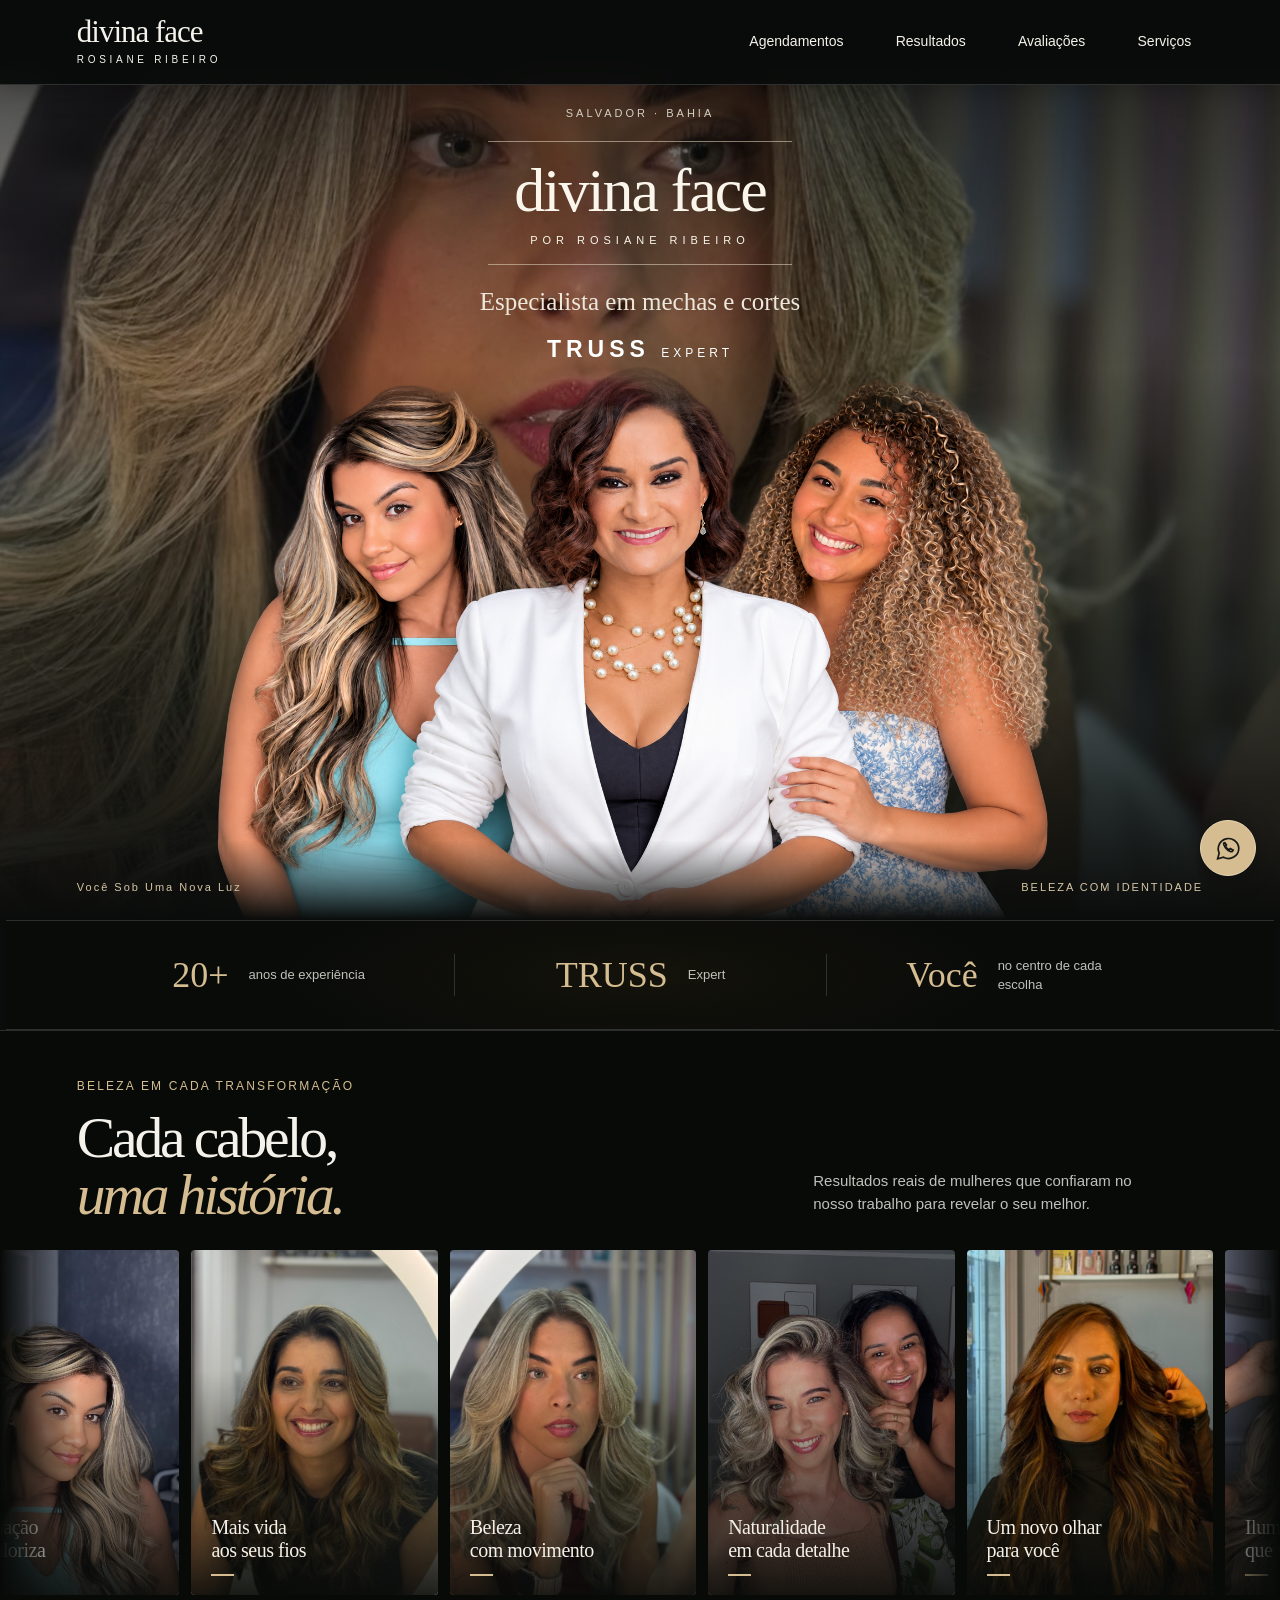
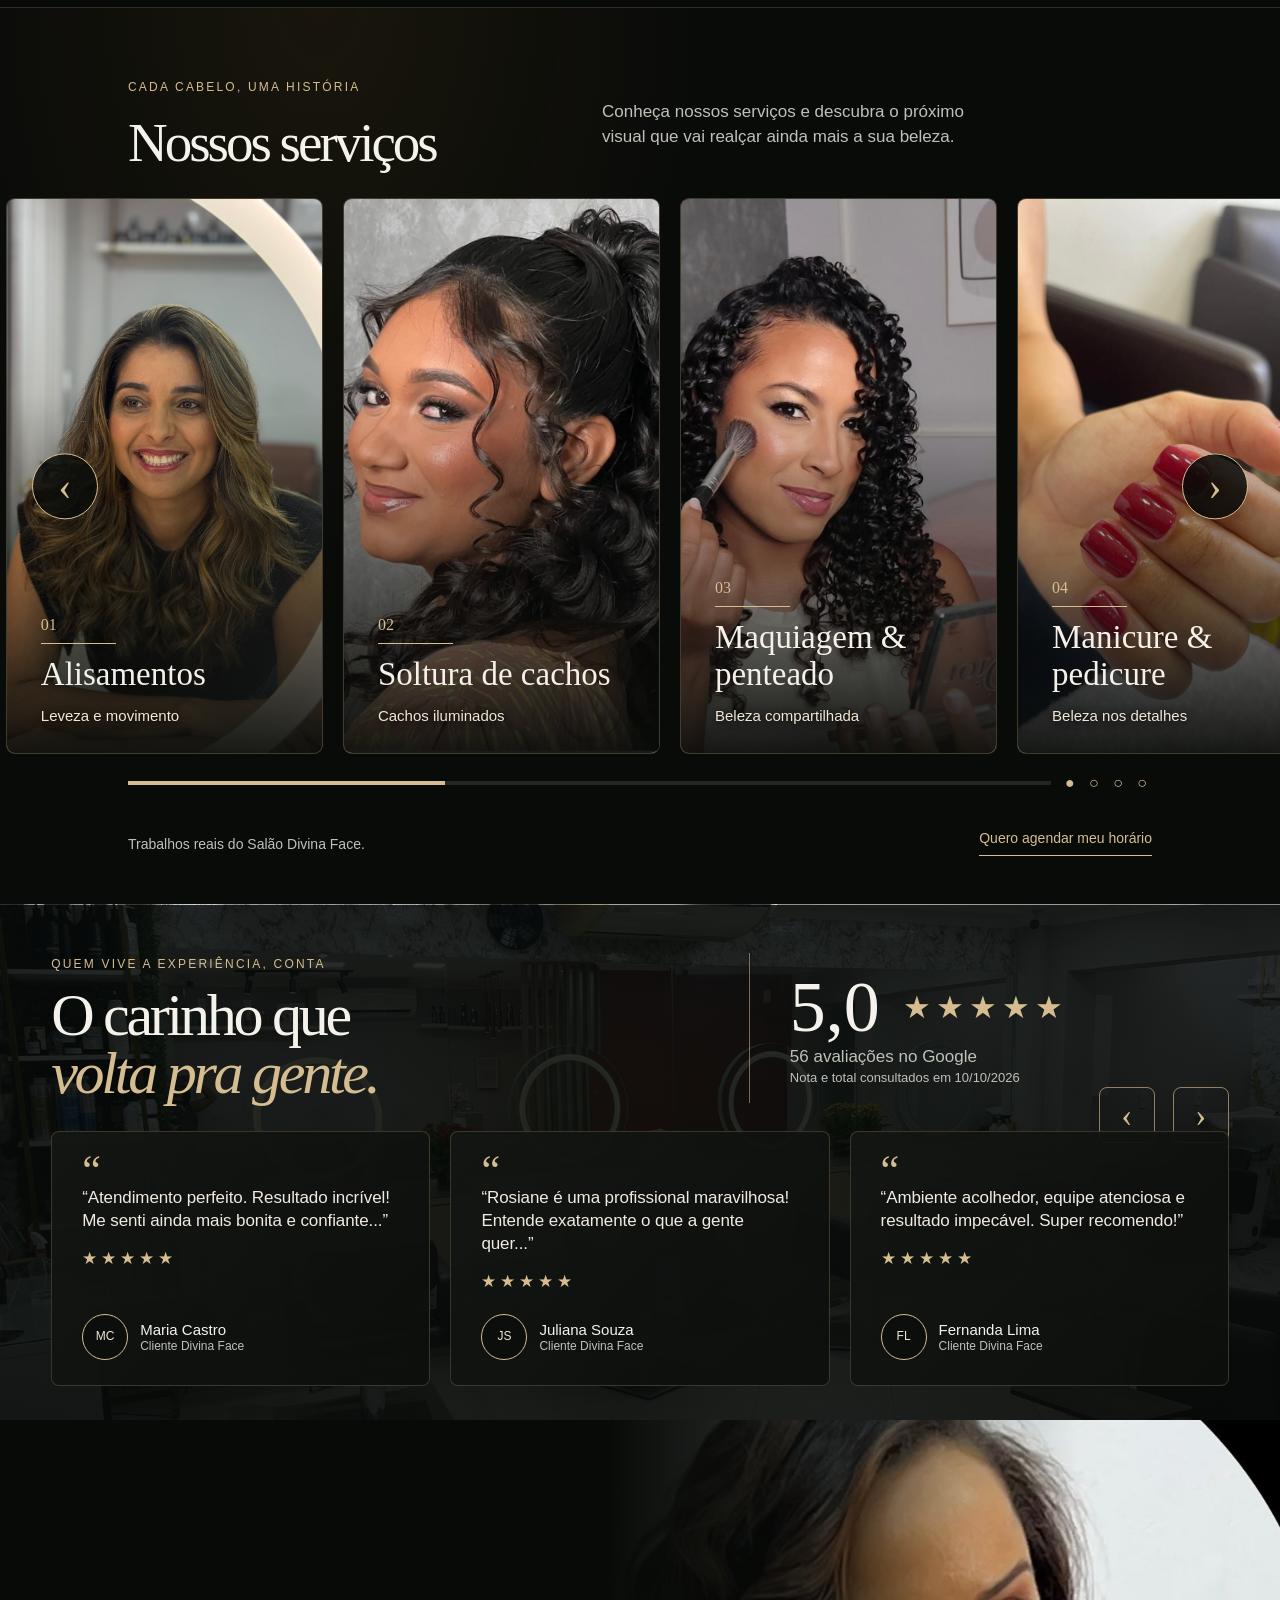
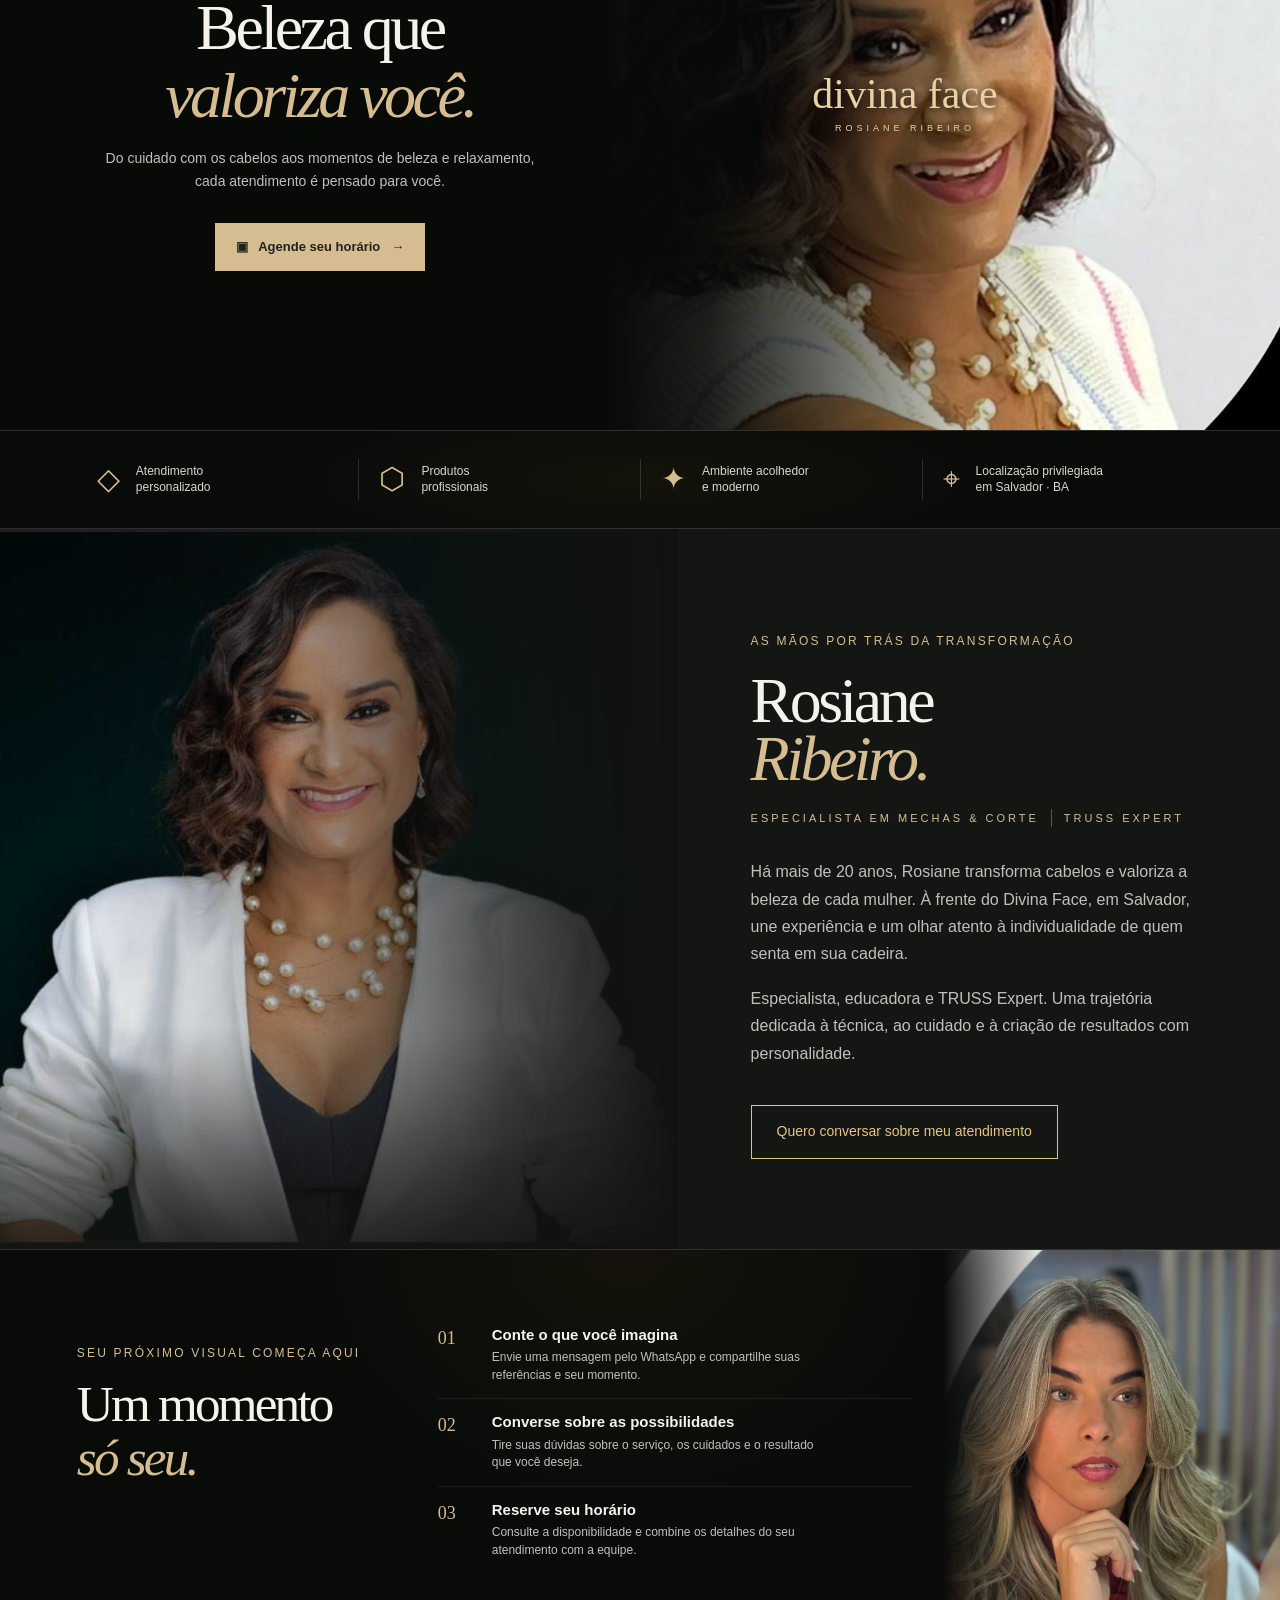
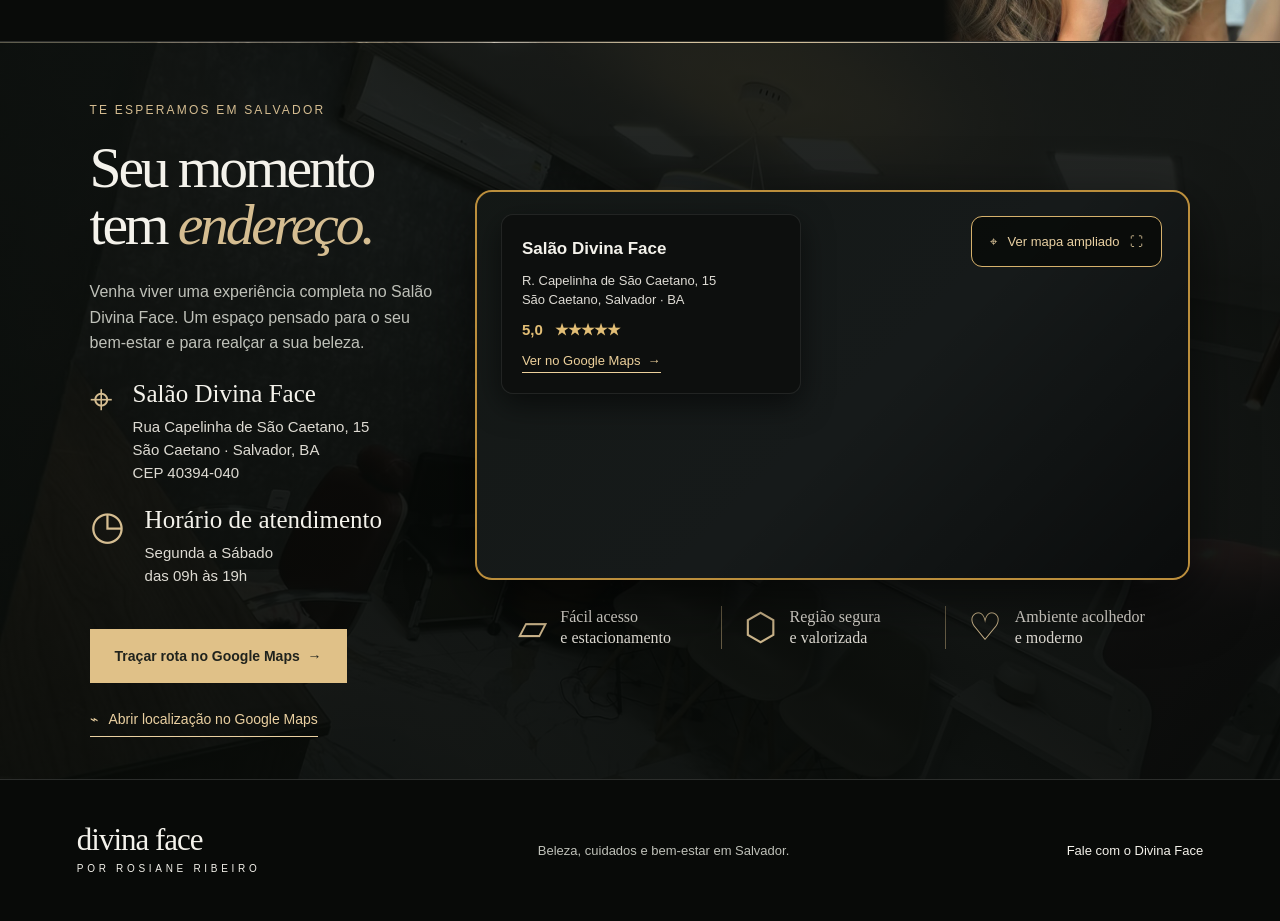
==== commit 195b180d: "fix: refresh mobile stylesheet cache for services updates" ====
--- a/index.html
+++ b/index.html
@@ -7,7 +7,7 @@
 <meta http-equiv="Cache-Control" content="no-cache, no-store, must-revalidate"><meta http-equiv="Pragma" content="no-cache"><meta http-equiv="Expires" content="0">
 <meta name="theme-color" content="#171916">
 <link rel="icon" type="image/svg+xml" href="data:image/svg+xml,%3Csvg xmlns='http://www.w3.org/2000/svg' viewBox='0 0 64 64'%3E%3Crect width='64' height='64' rx='14' fill='%23171916'/%3E%3Ctext x='32' y='45' text-anchor='middle' font-family='Georgia' font-size='40' fill='%23d4b986'%3ED%3C/text%3E%3C/svg%3E">
-<link rel="stylesheet" href="style.css?v=services-full-cards-20261014"><link rel="stylesheet" href="film.css?v=e9d7aff"><link rel="stylesheet" href="mobile.css?v=nav-four-items-20261015">
+<link rel="stylesheet" href="style.css?v=services-full-cards-20261014"><link rel="stylesheet" href="film.css?v=e9d7aff"><link rel="stylesheet" href="mobile.css?v=services-spacing-20261015b">
 
 <style id="review-arrow-fix">
 @media(max-width:760px){
--- a/mobile.css
+++ b/mobile.css
@@ -102,3 +102,9 @@
 /* Four-link navigation, equal columns and readable desktop links. */
 @media(min-width:761px){header.header nav{display:flex!important;align-items:center;justify-content:center;gap:clamp(12px,2.2vw,32px)}header.header nav>a{display:inline-flex!important;align-items:center;min-height:42px;white-space:nowrap}header.header nav>a:not(.nav-cta){font-size:14px}}
 @media(max-width:760px){nav.mobile-nav#mobile-navigation{grid-template-columns:repeat(4,minmax(0,1fr))!important}nav.mobile-nav#mobile-navigation>a{font-size:clamp(10px,2.7vw,12px)!important}}
+
+/* Compact service introduction on phones */
+@media (max-width:760px){
+ .services-focused .services-copy{padding-top:24px;padding-bottom:44px}
+ .services-focused .services-copy h2{margin-top:0}
+}
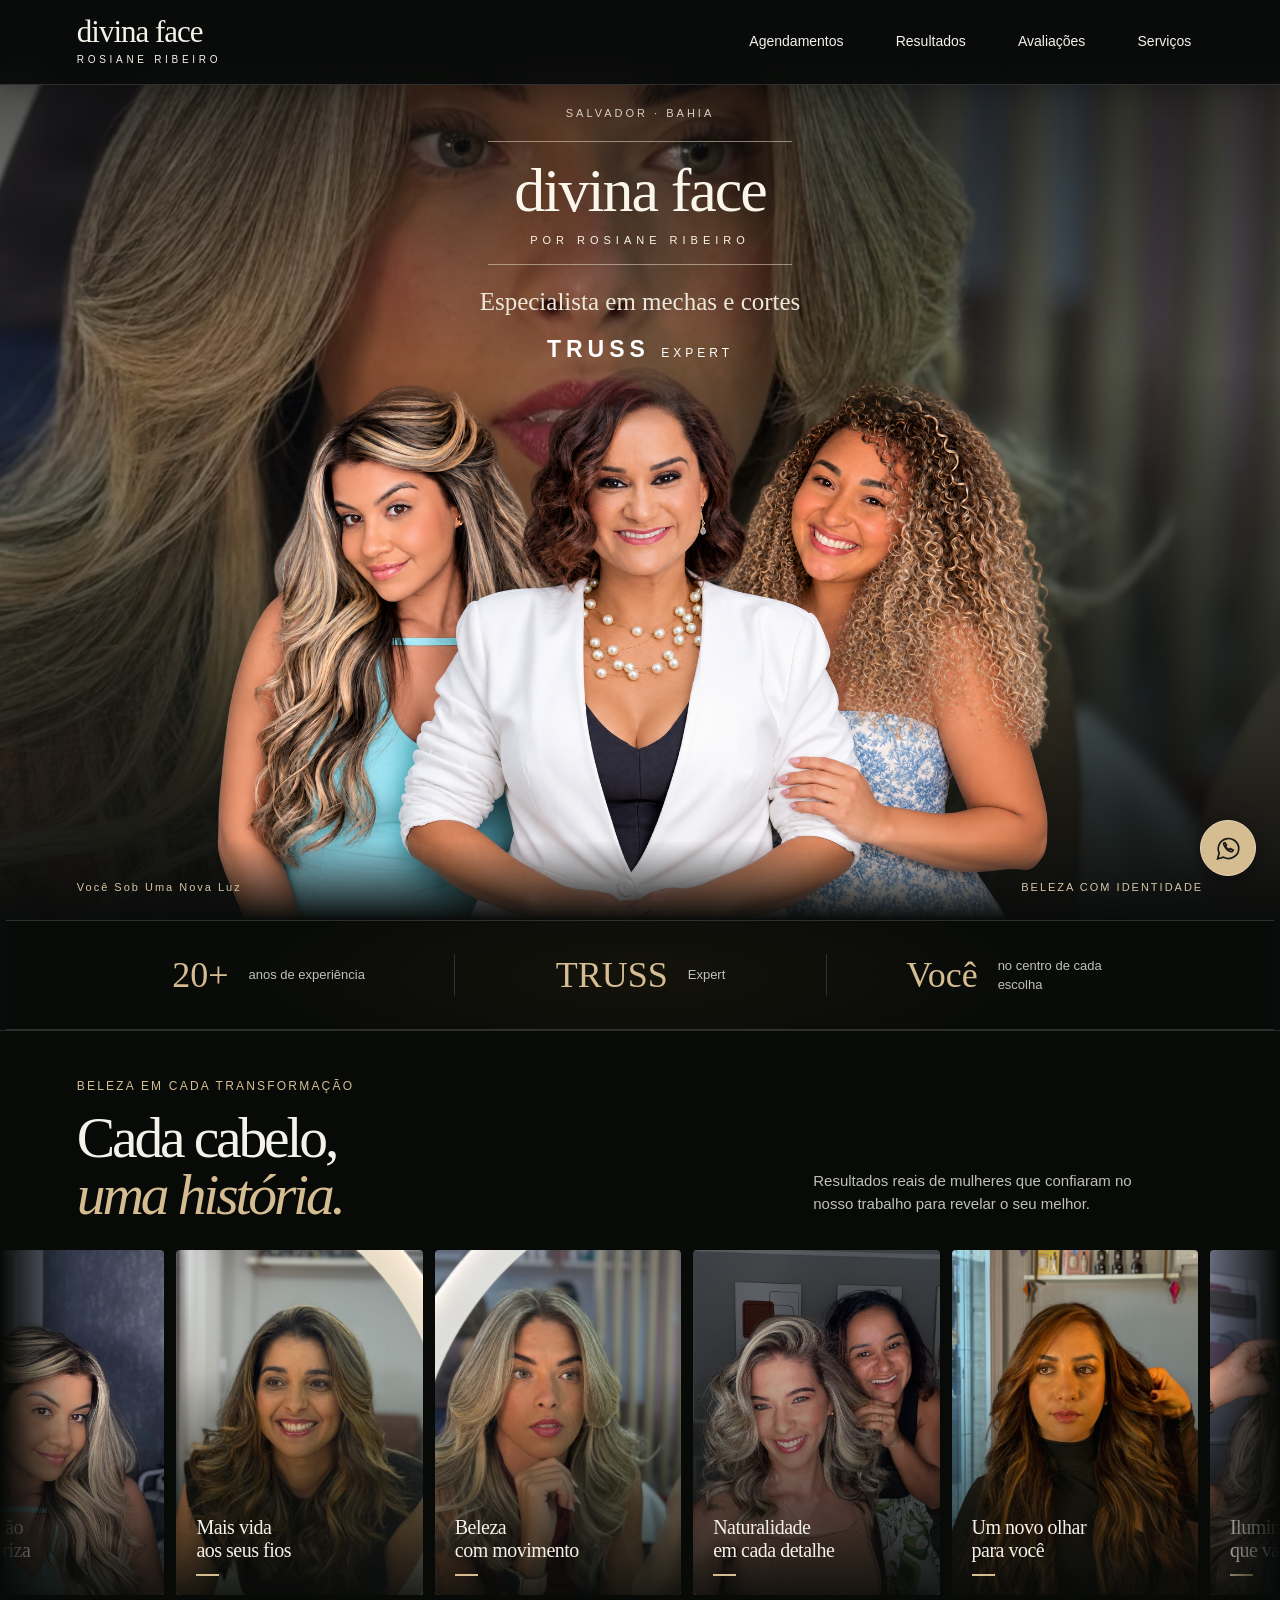
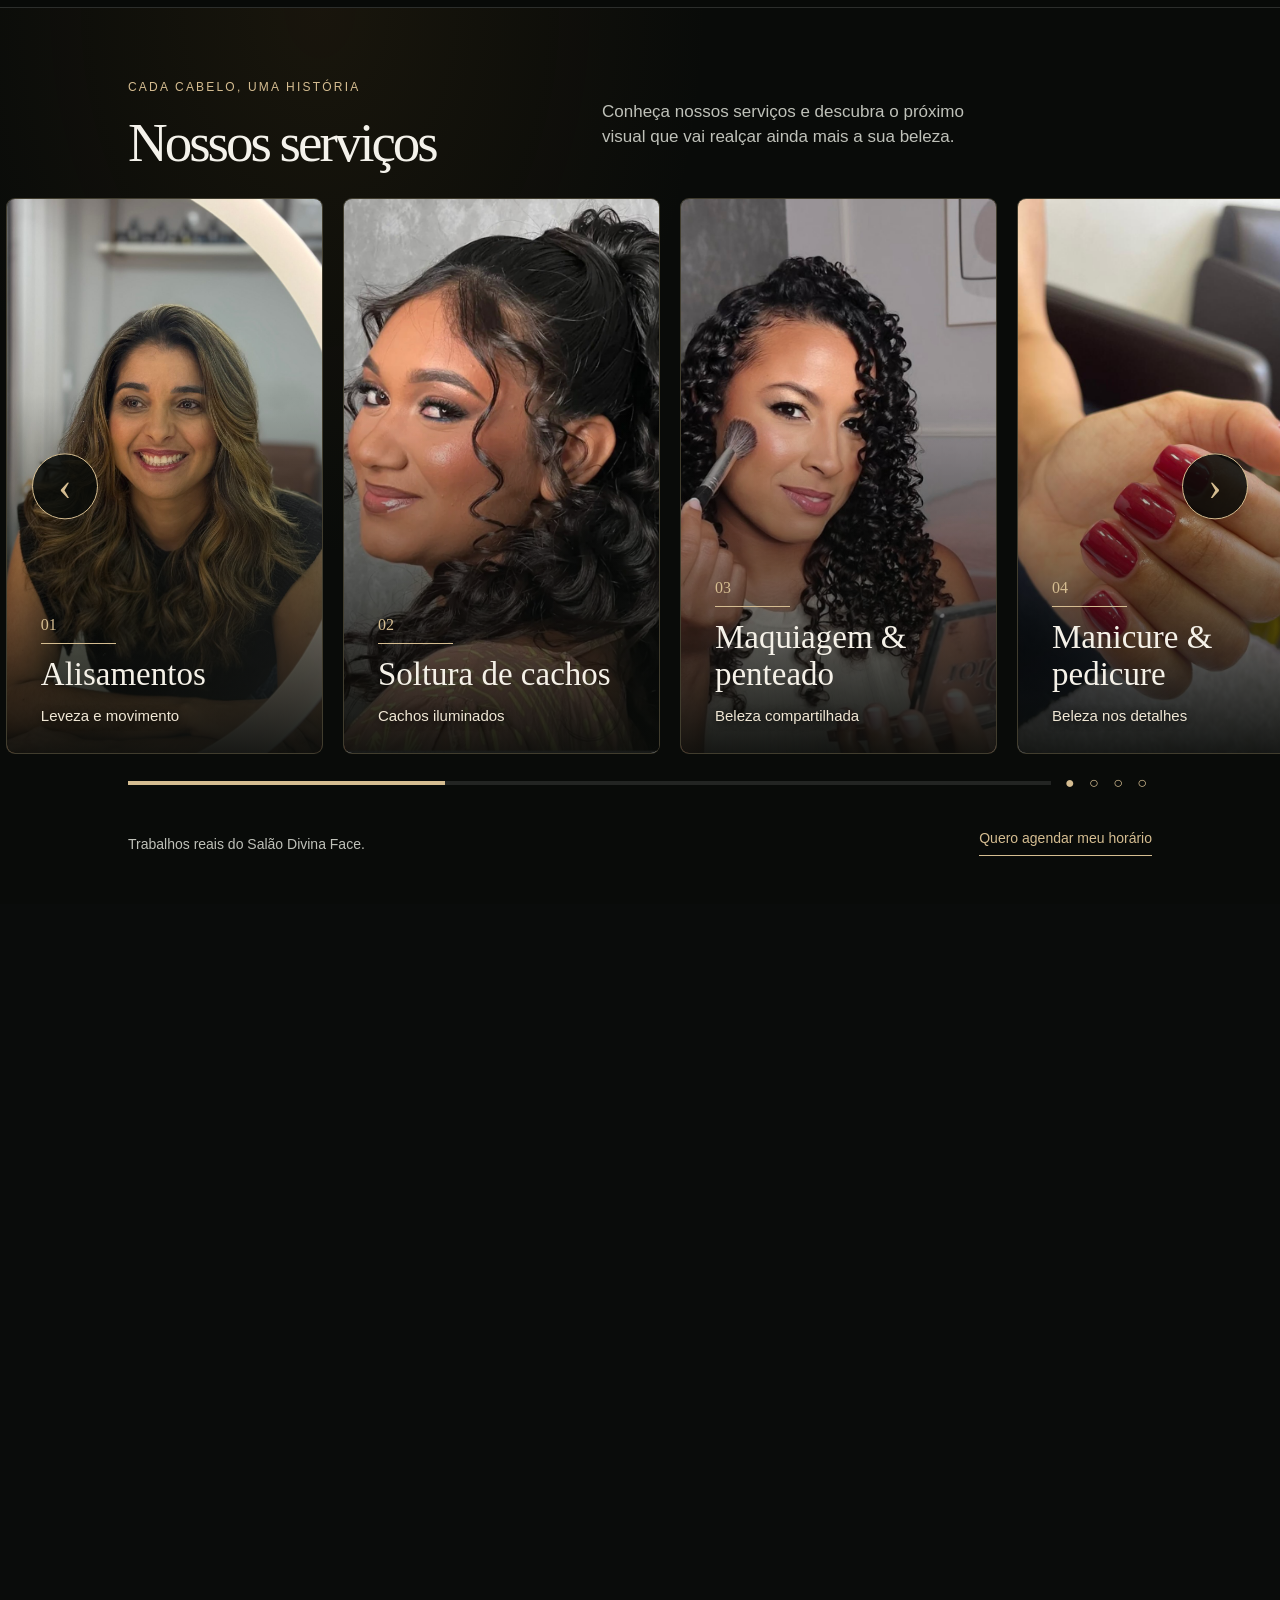
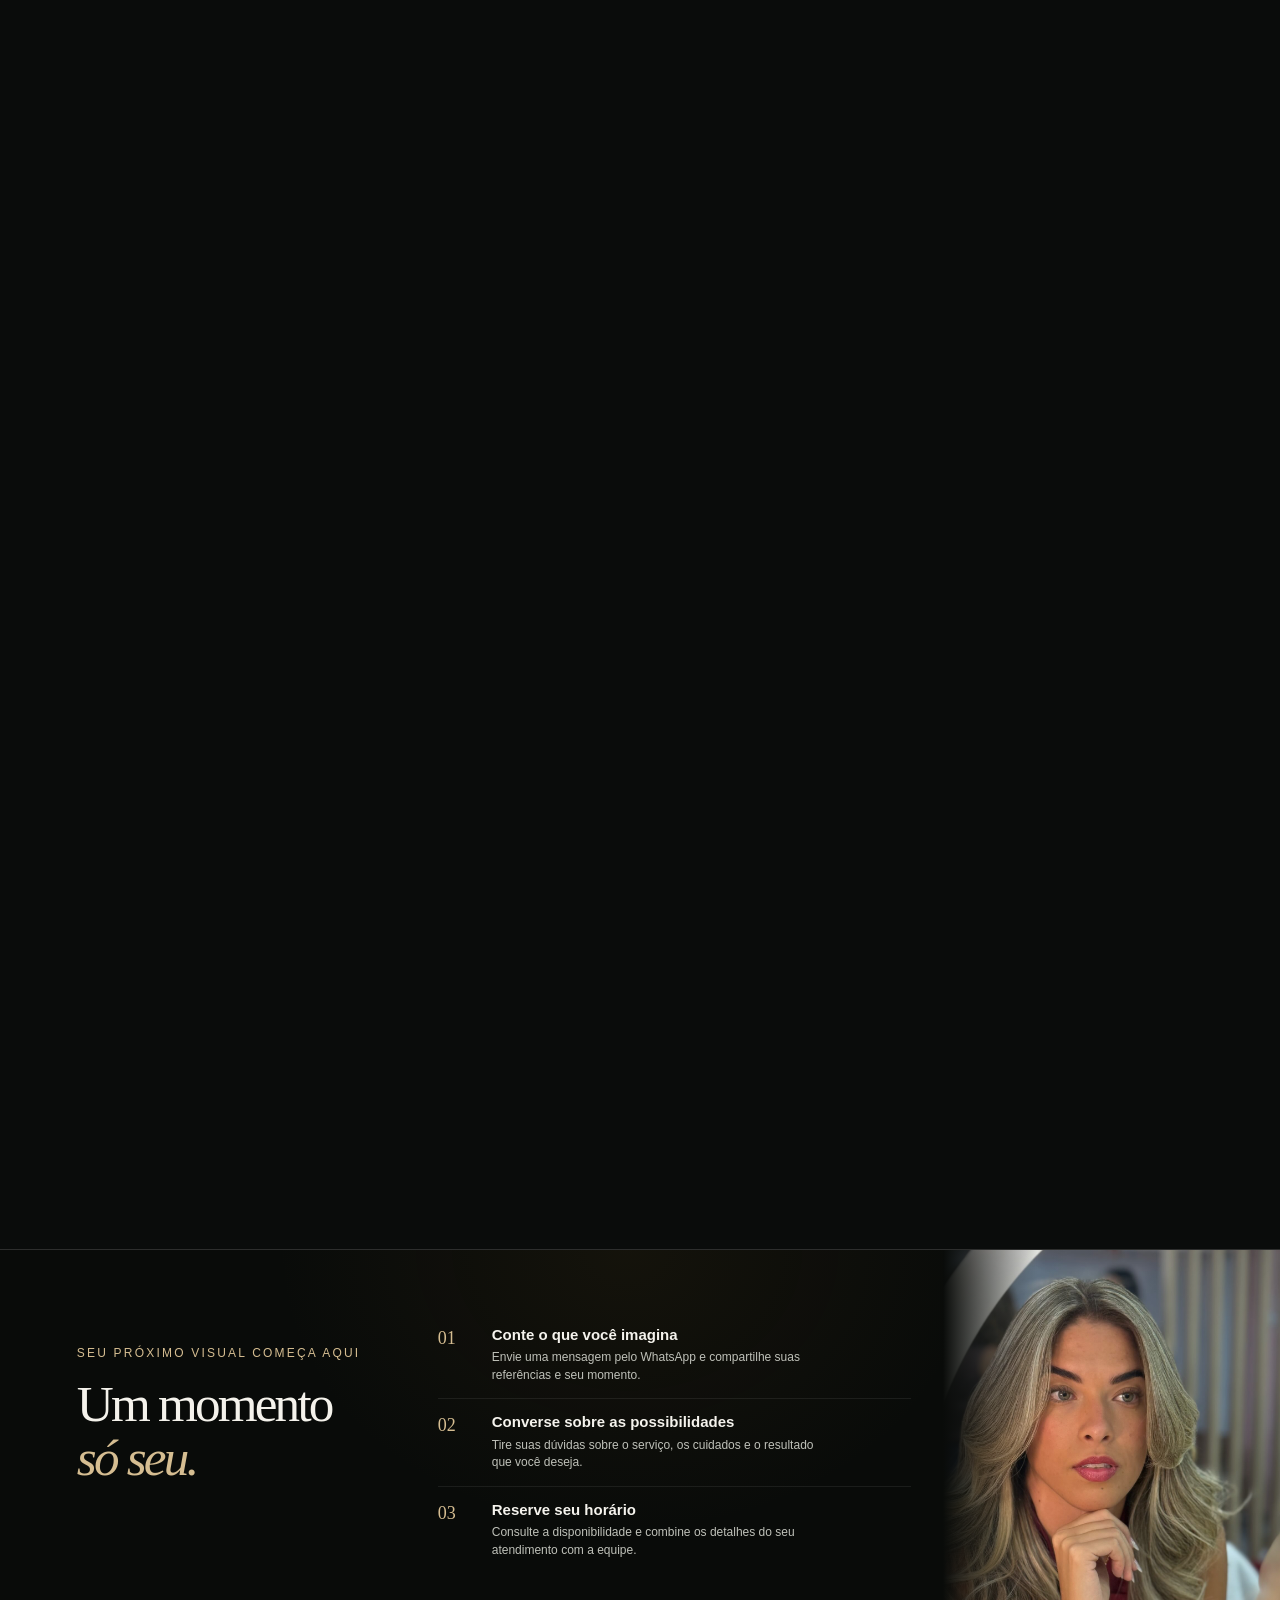
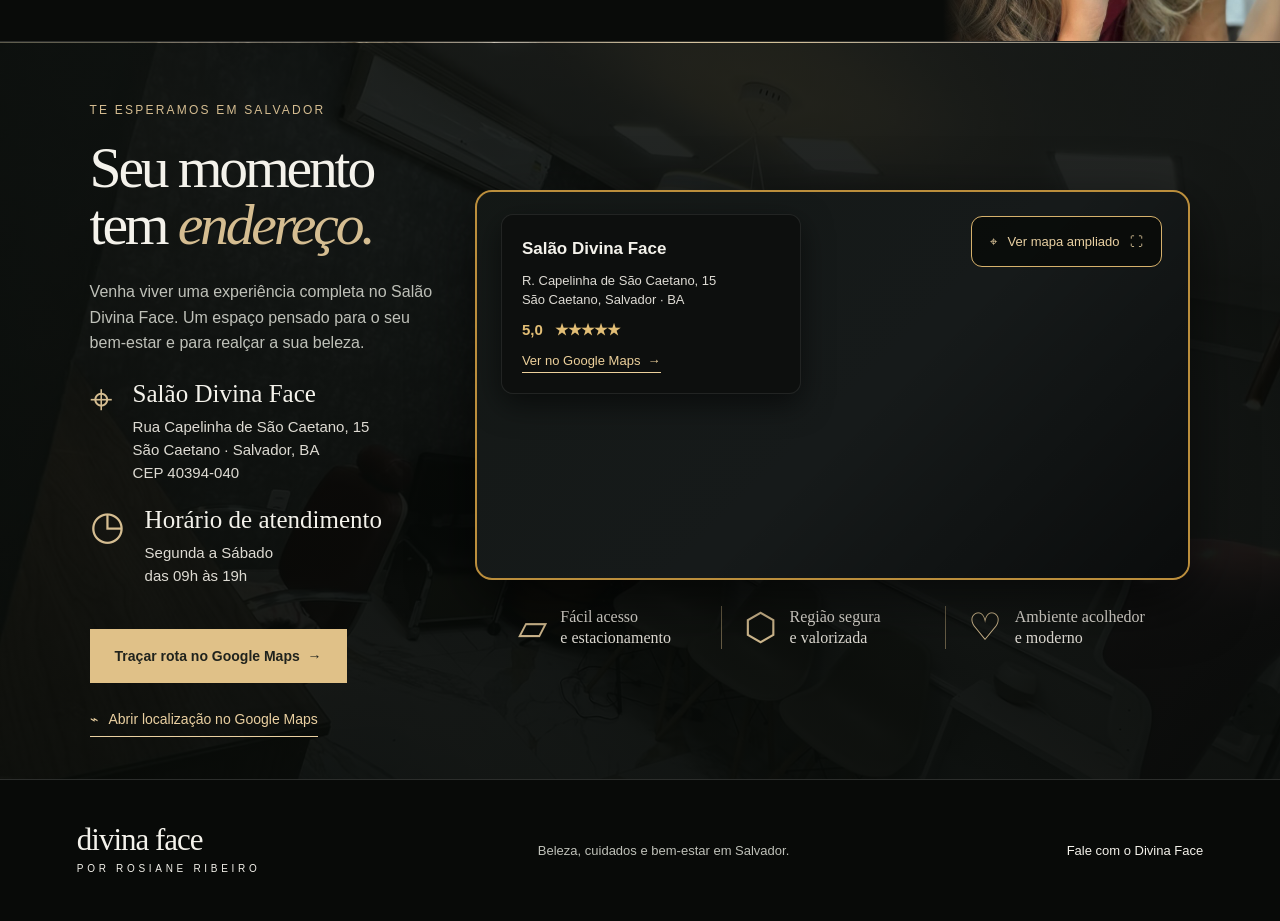
==== commit c3f5ea09: "Atualiza cache do CSS mobile da seção atendimento" ====
--- a/index.html
+++ b/index.html
@@ -7,7 +7,7 @@
 <meta http-equiv="Cache-Control" content="no-cache, no-store, must-revalidate"><meta http-equiv="Pragma" content="no-cache"><meta http-equiv="Expires" content="0">
 <meta name="theme-color" content="#171916">
 <link rel="icon" type="image/svg+xml" href="data:image/svg+xml,%3Csvg xmlns='http://www.w3.org/2000/svg' viewBox='0 0 64 64'%3E%3Crect width='64' height='64' rx='14' fill='%23171916'/%3E%3Ctext x='32' y='45' text-anchor='middle' font-family='Georgia' font-size='40' fill='%23d4b986'%3ED%3C/text%3E%3C/svg%3E">
-<link rel="stylesheet" href="style.css?v=services-full-cards-20261014"><link rel="stylesheet" href="film.css?v=e9d7aff"><link rel="stylesheet" href="mobile.css?v=services-spacing-20261015b">
+<link rel="stylesheet" href="style.css?v=services-full-cards-20261014"><link rel="stylesheet" href="film.css?v=e9d7aff"><link rel="stylesheet" href="mobile.css?v=services-spacing-20261015c">
 
 <style id="review-arrow-fix">
 @media(max-width:760px){
--- a/mobile.css
+++ b/mobile.css
@@ -108,3 +108,11 @@
  .services-focused .services-copy{padding-top:24px;padding-bottom:44px}
  .services-focused .services-copy h2{margin-top:0}
 }
+
+/* Mobile: reduzir o espaço acima do título da seção Atendimento */
+@media (max-width:760px) {
+  .services.services-focused .services-copy {
+    min-height: 0;
+    padding: 16px 6% 38px;
+  }
+}
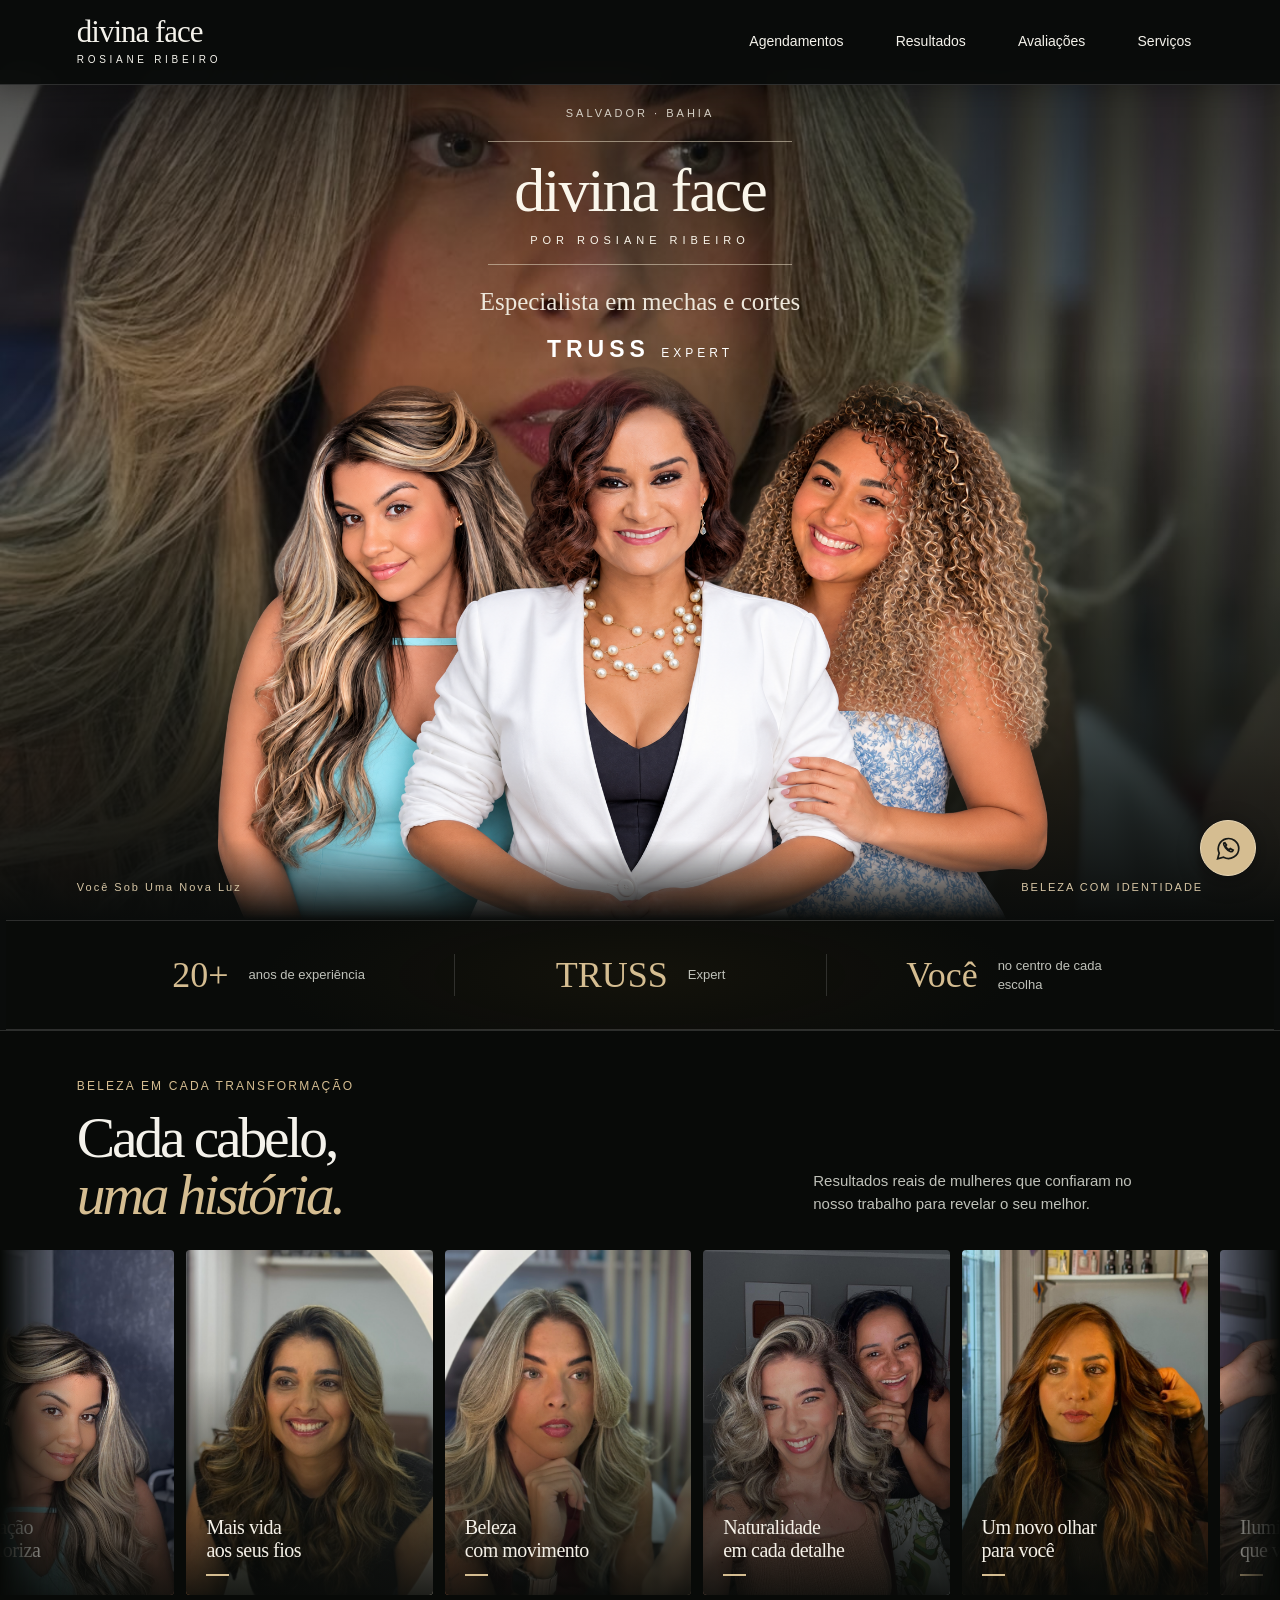
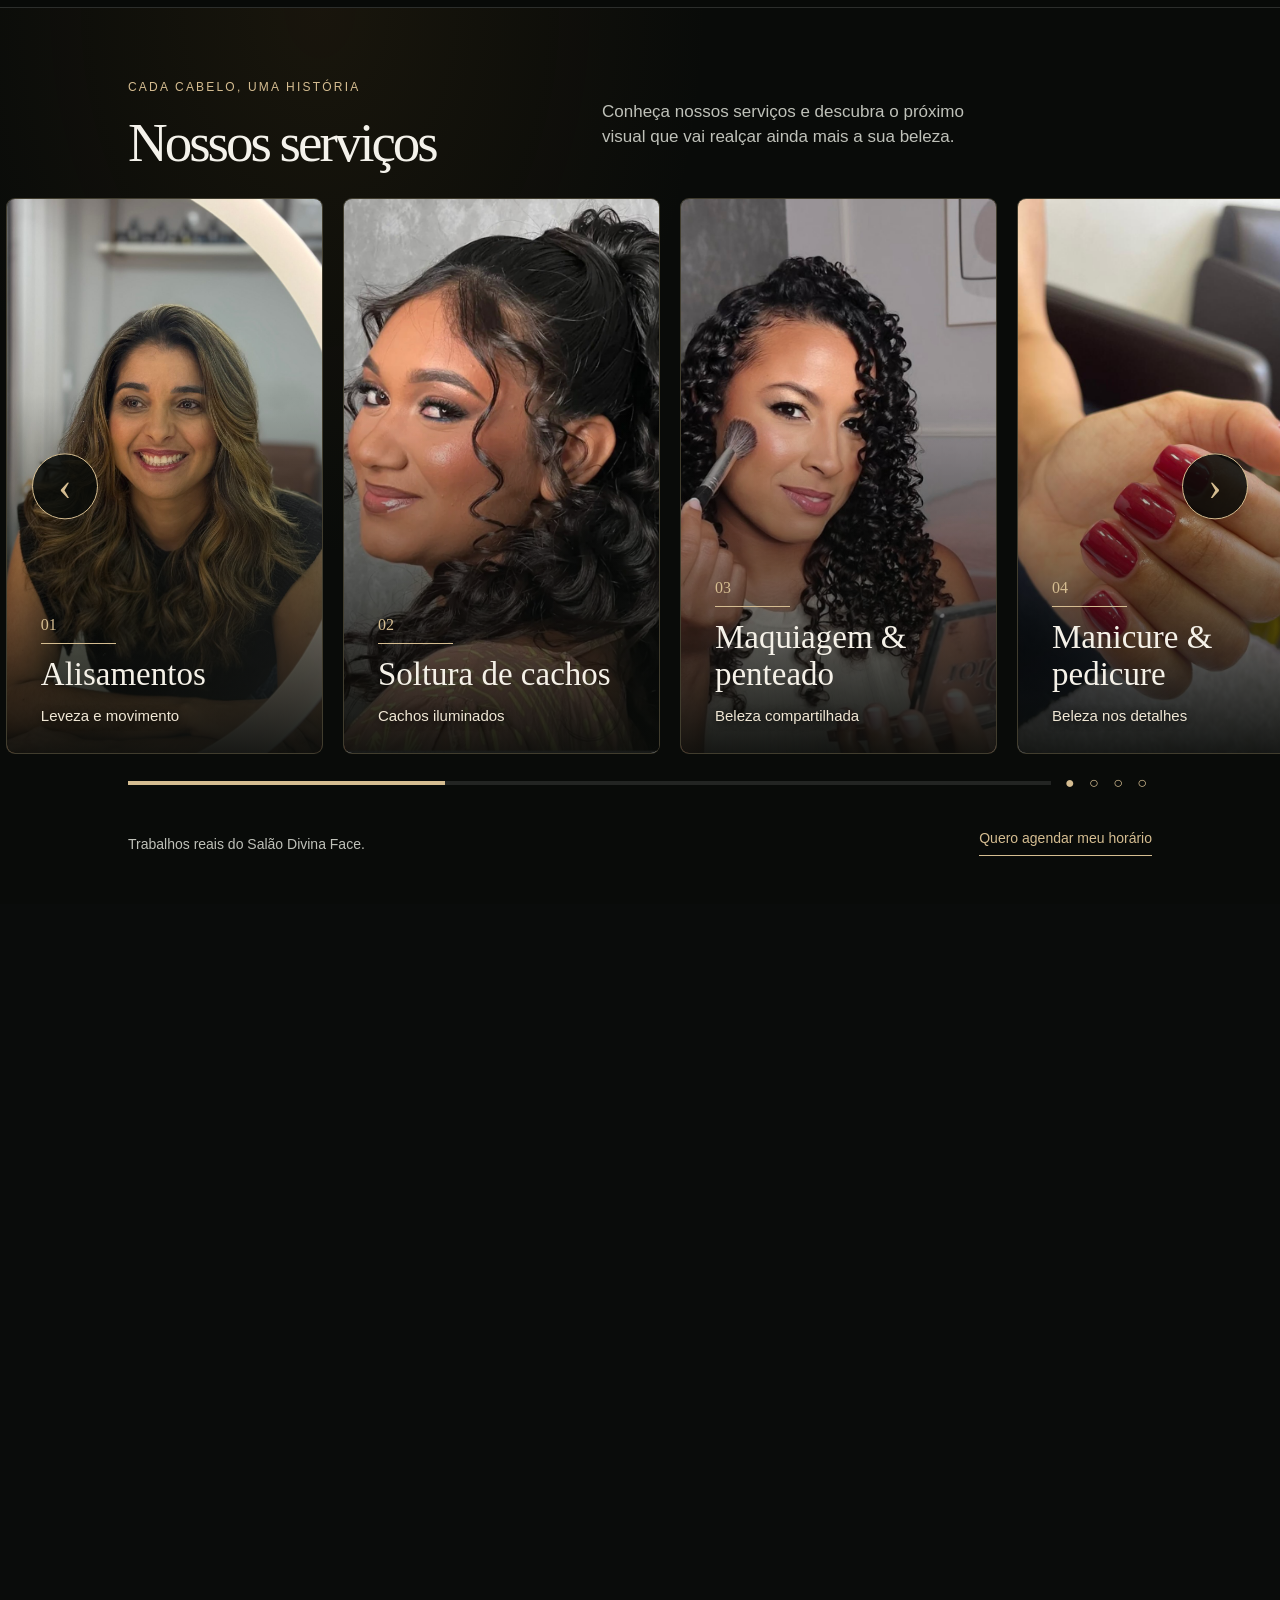
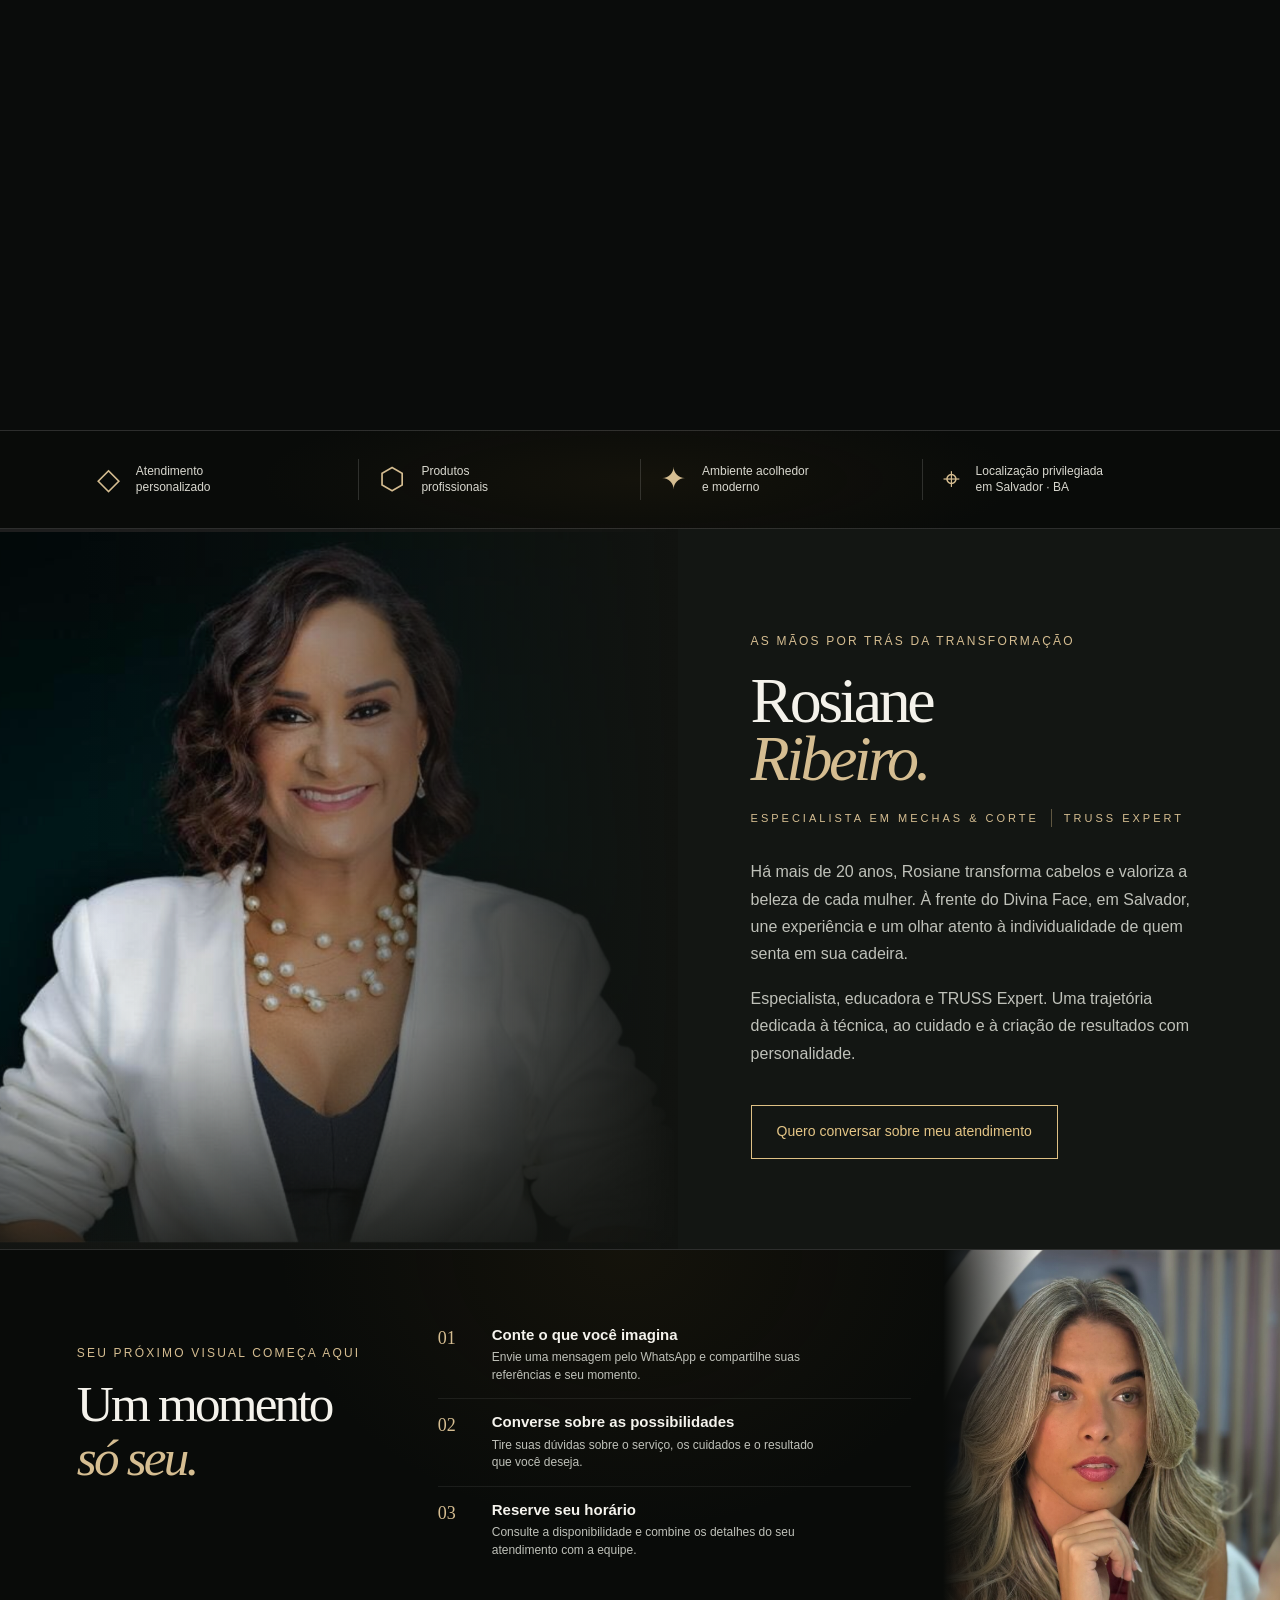
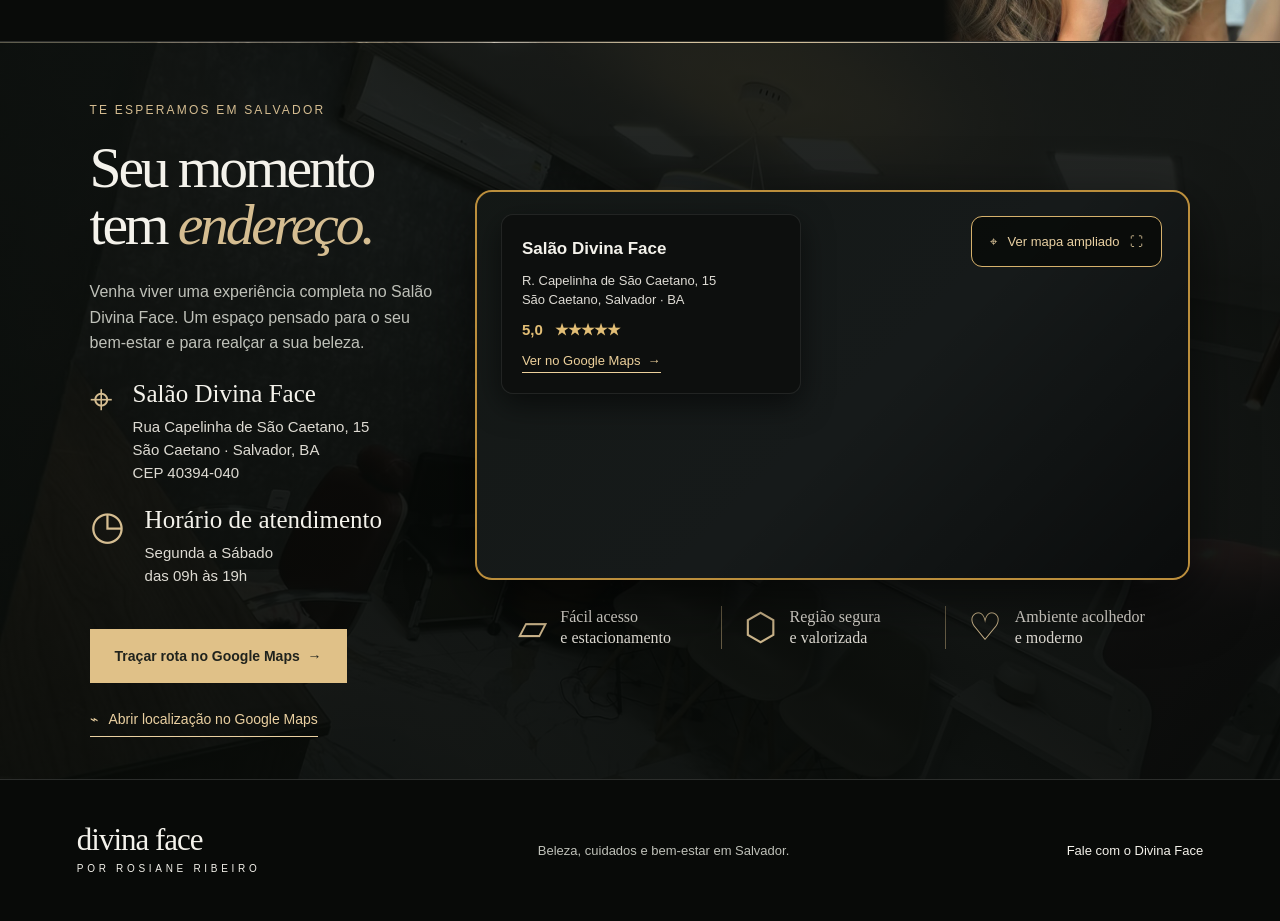
==== commit 3a888249: "feat(divinaface): instalar Meta Pixel 1698018757931257" ====
--- a/index.html
+++ b/index.html
@@ -17,8 +17,16 @@
  .reviews .review-grid{scrollbar-width:none!important}
  .reviews .review-grid::-webkit-scrollbar{display:none!important}
 }
-</style></head>
+</style><!-- Meta Pixel Code -->
+<script>
+!function(f,b,e,v,n,t,s){if(f.fbq)return;n=f.fbq=function(){n.callMethod?n.callMethod.apply(n,arguments):n.queue.push(arguments)};if(!f._fbq)f._fbq=n;n.push=n;n.loaded=!0;n.version='2.0';n.queue=[];t=b.createElement(e);t.async=!0;t.src=v;s=b.getElementsByTagName(e)[0];s.parentNode.insertBefore(t,s)}(window,document,'script','https://connect.facebook.net/en_US/fbevents.js');
+fbq('init','1698018757931257');
+fbq('track','PageView');
+</script>
+<!-- End Meta Pixel Code -->
+</head>
 <body>
+<noscript><img height="1" width="1" style="display:none" src="https://www.facebook.com/tr?id=1698018757931257&amp;ev=PageView&amp;noscript=1" alt=""></noscript>
 <a class="skip" href="#conteudo">Ir para o conteúdo</a>
 <header class="header"><a class="brand" href="#inicio" aria-label="Divina Face, início">divina face<span>ROSIANE RIBEIRO</span></a><nav aria-label="Navegação principal"><a class="whatsapp" href="https://wa.me/557199105091?text=Ol%C3%A1!%20Vim%20pelo%20site%20e%20gostaria%20de%20saber%20mais%20sobre%20os%20servi%C3%A7os%20e%20agendar%20um%20hor%C3%A1rio." target="_blank" rel="noopener">Agendamentos</a><a href="#resultados">Resultados</a><a href="#avaliacoes">Avaliações</a><a href="#servicos">Serviços</a></nav></header><nav class="mobile-nav" id="mobile-navigation" aria-label="Navegação mobile"><a class="whatsapp" href="https://wa.me/557199105091?text=Ol%C3%A1!%20Vim%20pelo%20site%20e%20gostaria%20de%20saber%20mais%20sobre%20os%20servi%C3%A7os%20e%20agendar%20um%20hor%C3%A1rio." target="_blank" rel="noopener">Agendamentos</a><a href="#resultados">Resultados</a><a href="#avaliacoes">Avaliações</a><a href="#servicos">Serviços</a></nav>
 <main id="conteudo">
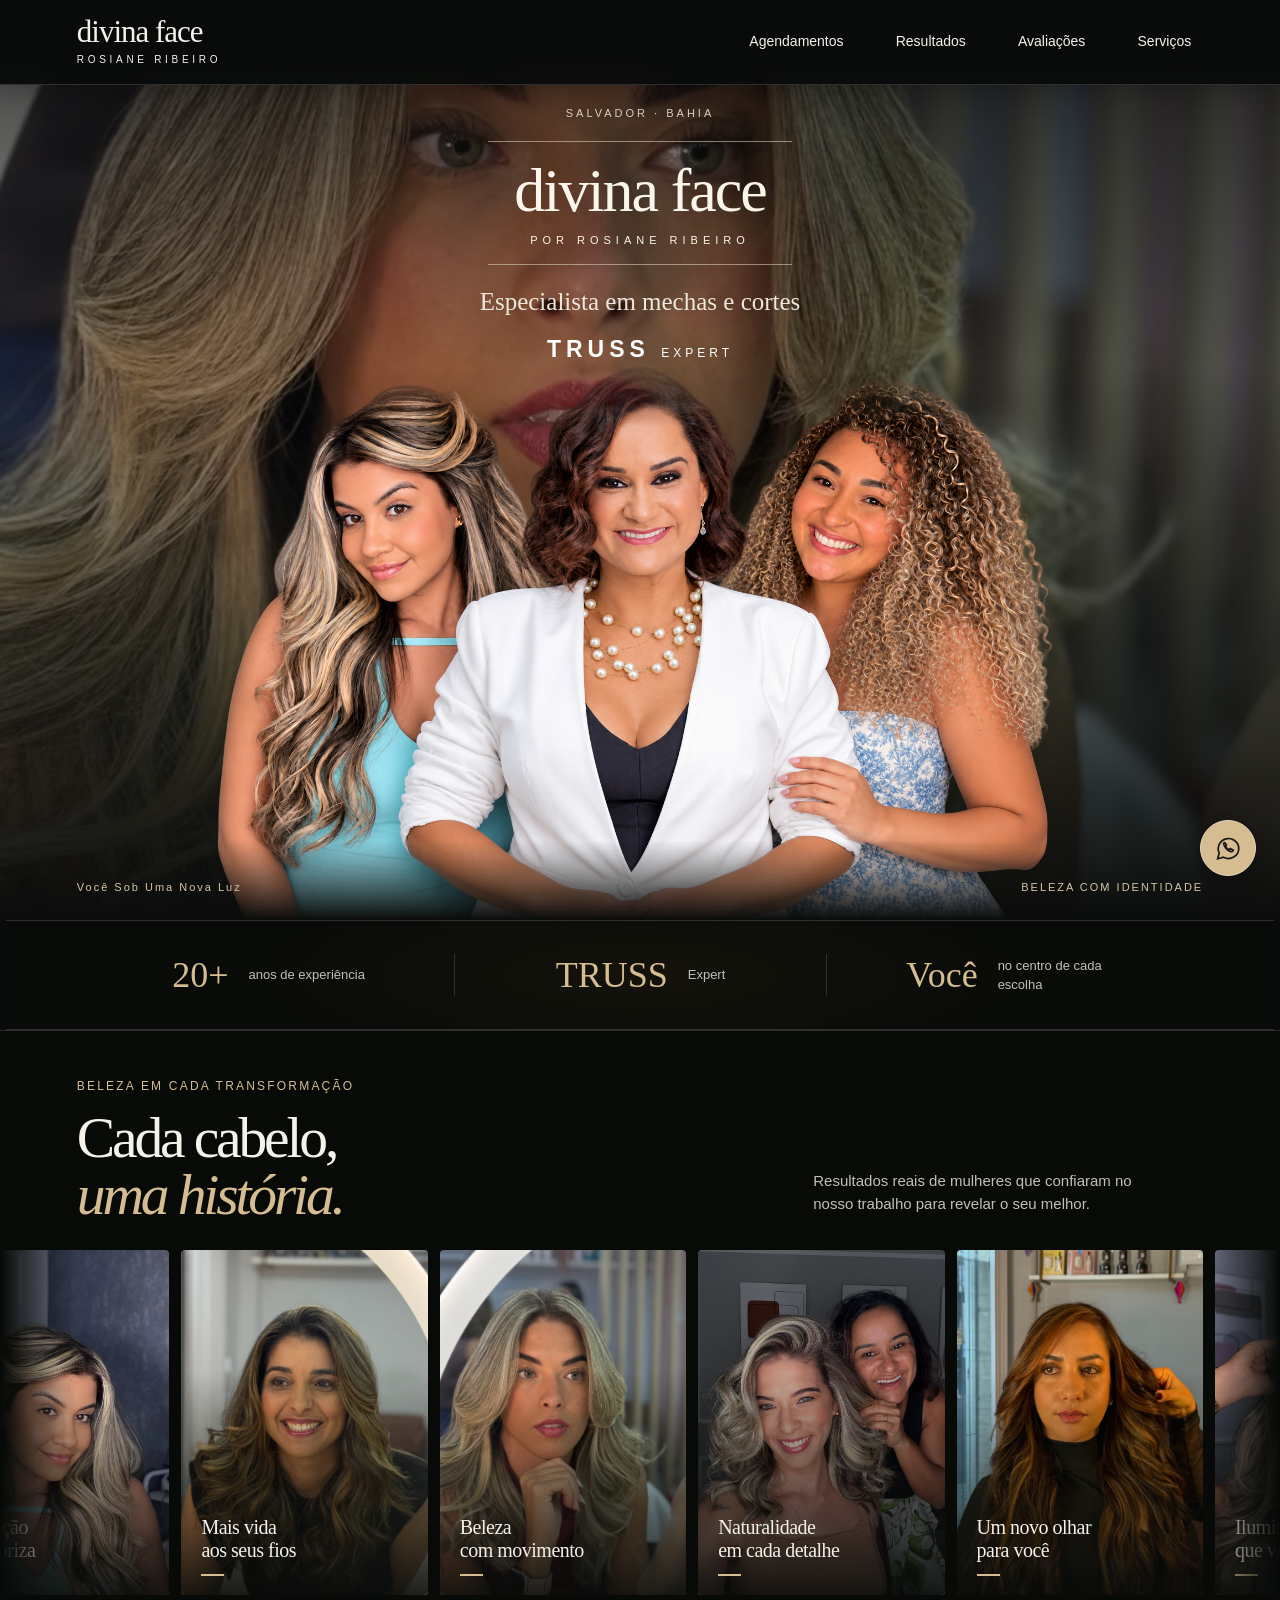
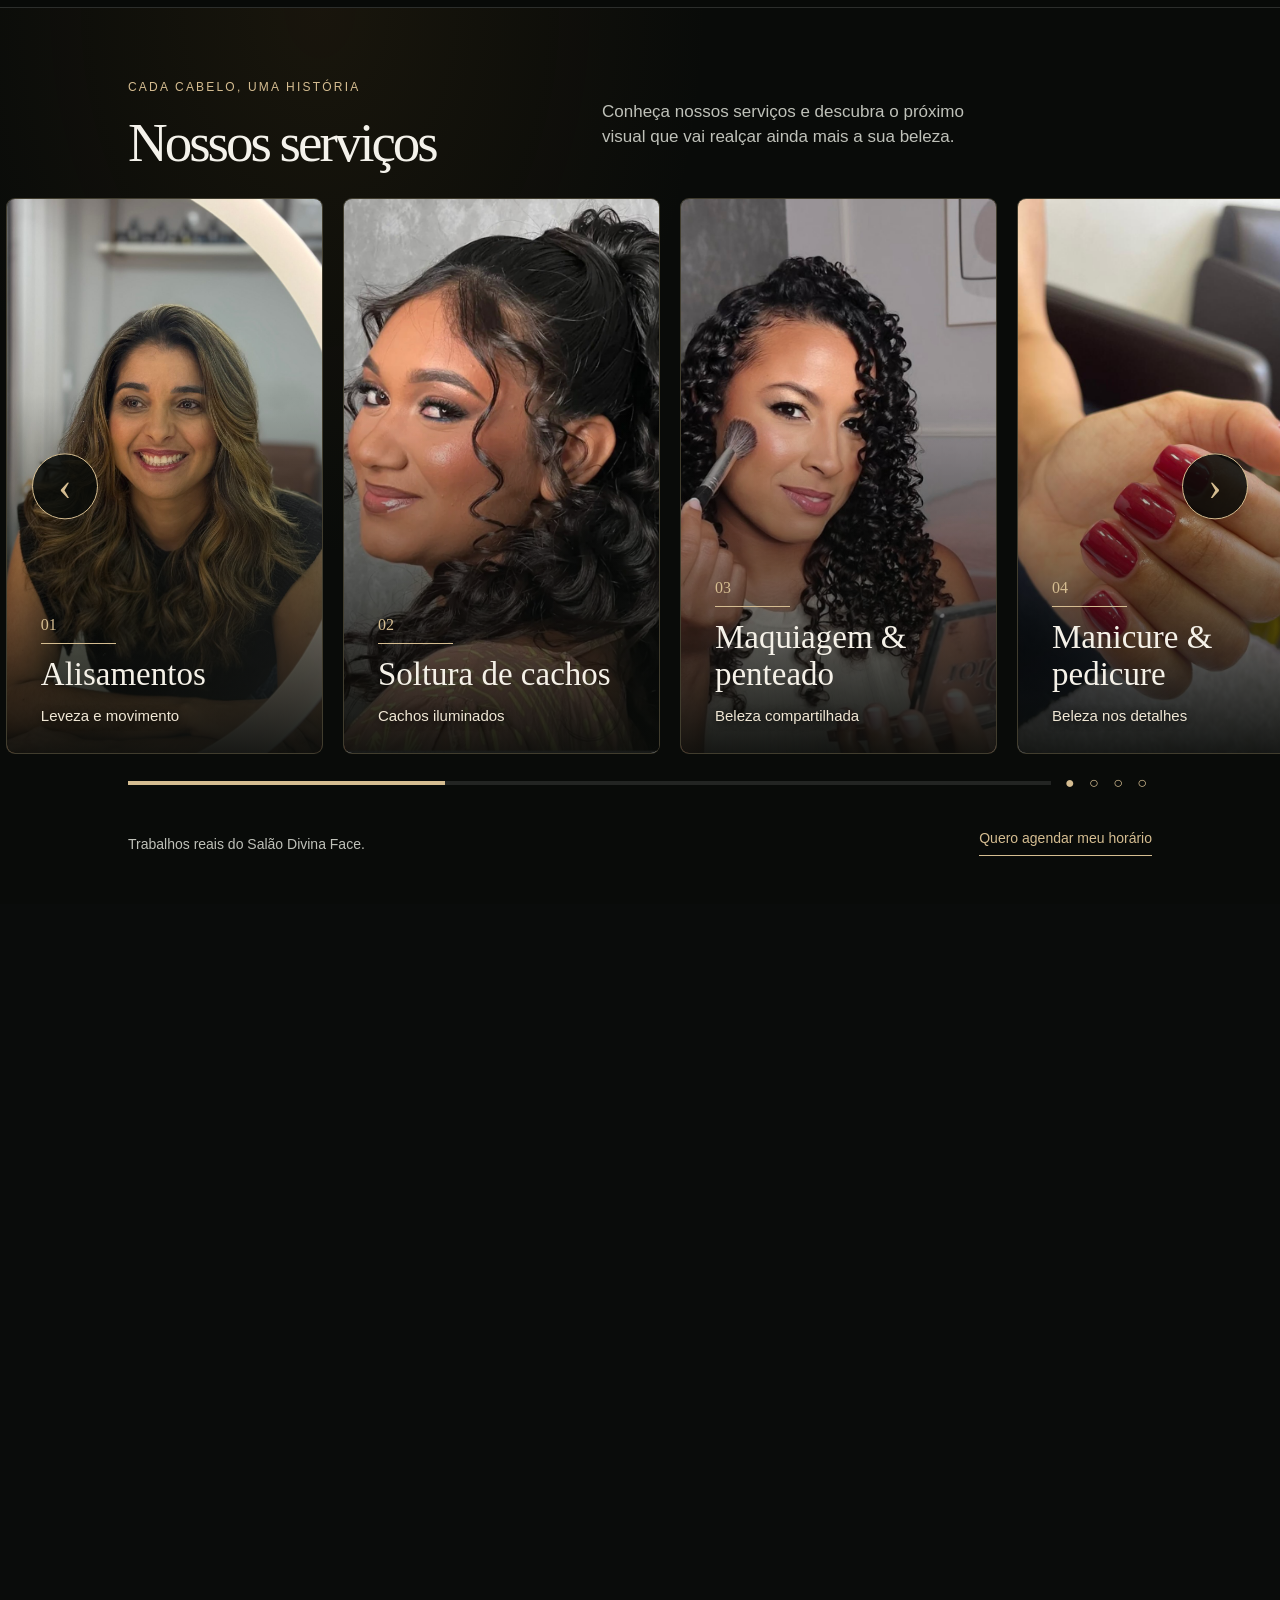
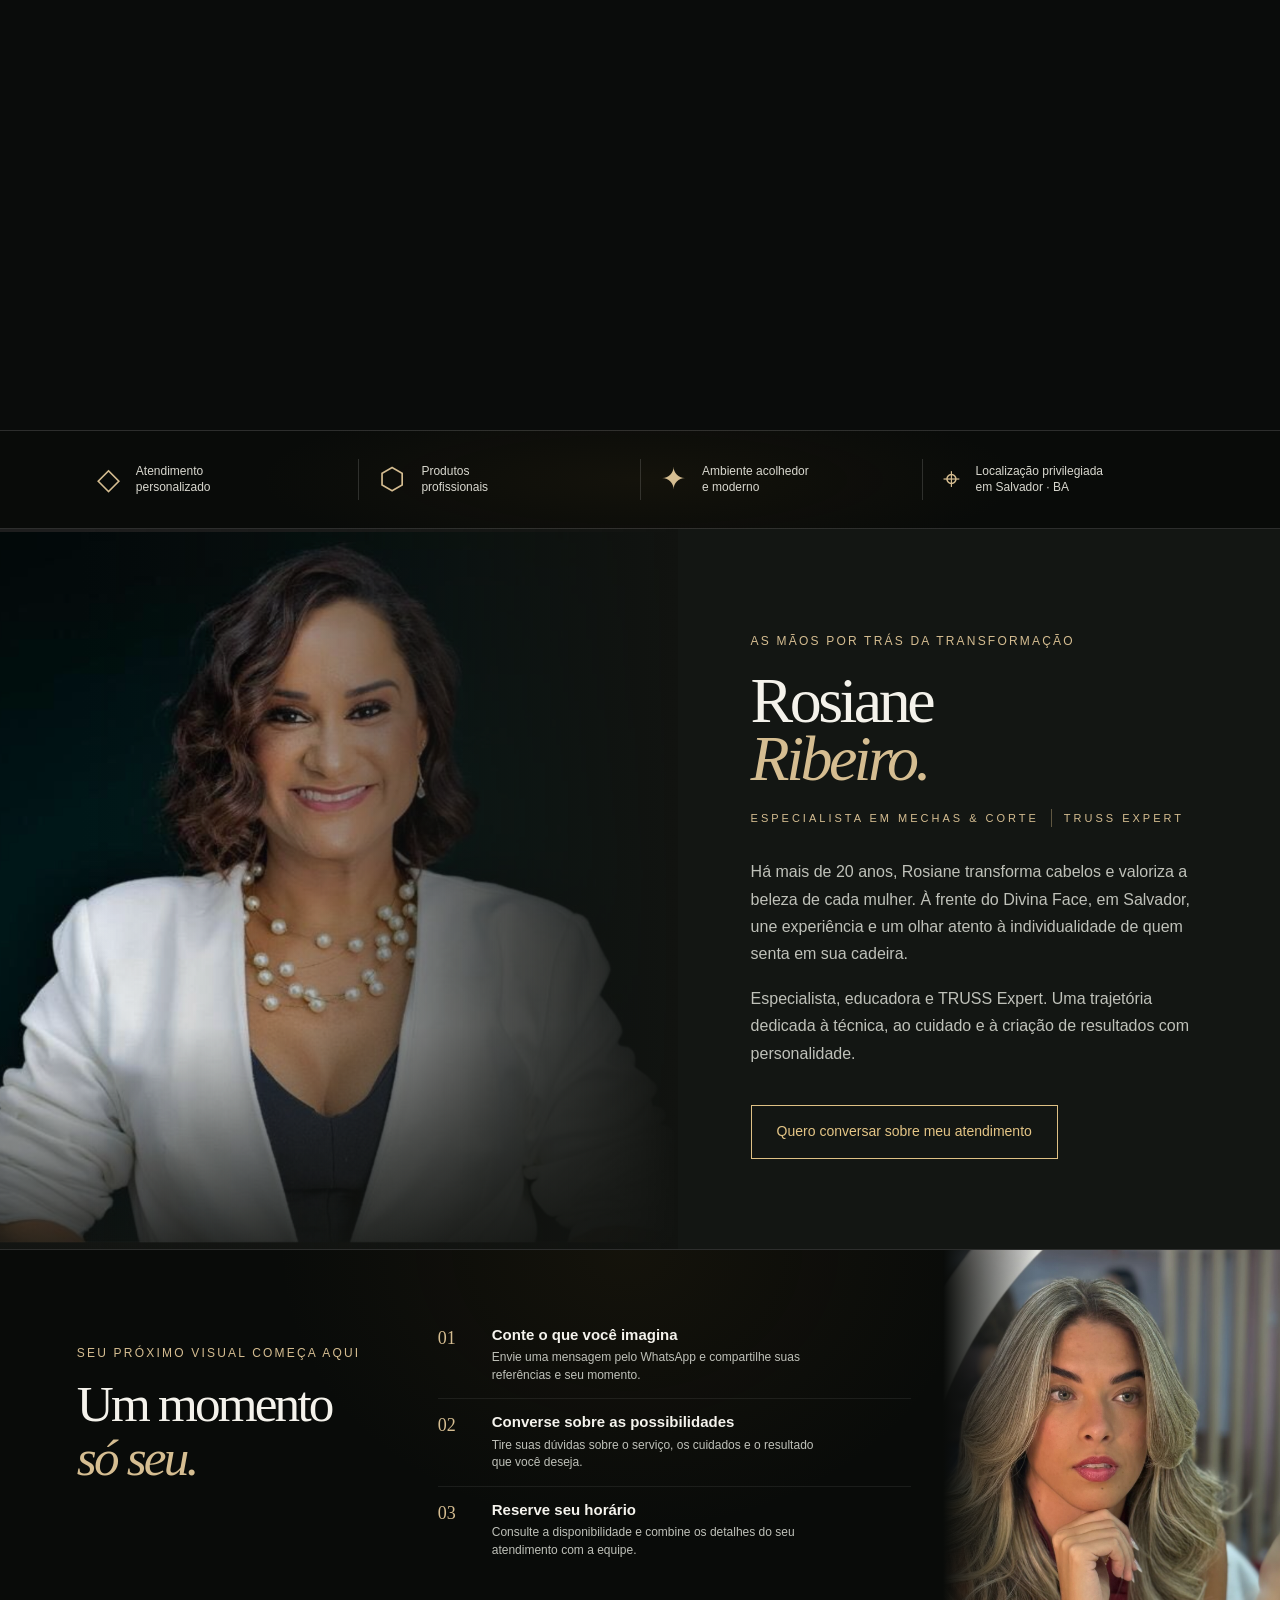
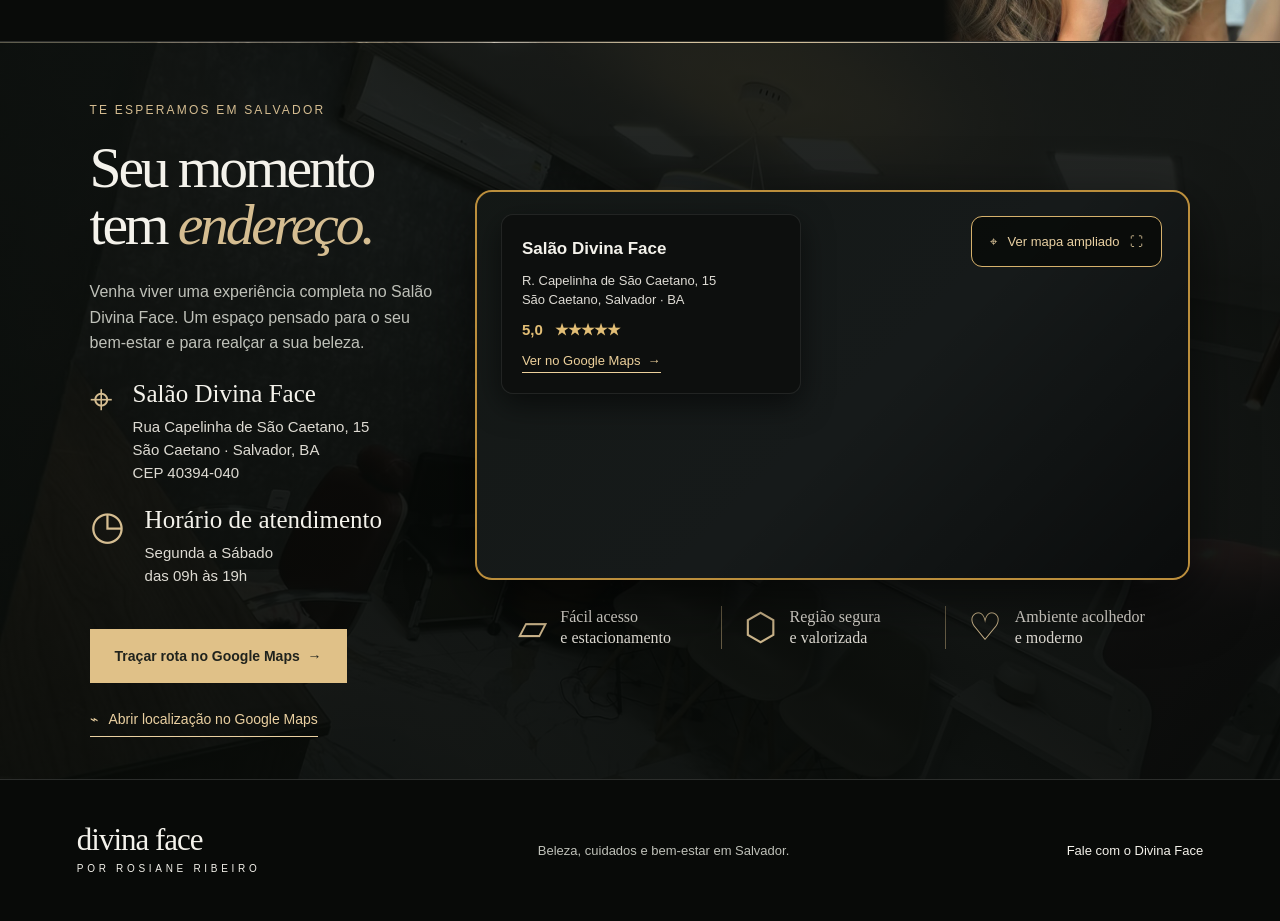
==== commit 385914a4: "refactor(site): consolidar CSS e JavaScript no index.html único" ====
--- a/index.html
+++ b/index.html
@@ -7,7 +7,293 @@
 <meta http-equiv="Cache-Control" content="no-cache, no-store, must-revalidate"><meta http-equiv="Pragma" content="no-cache"><meta http-equiv="Expires" content="0">
 <meta name="theme-color" content="#171916">
 <link rel="icon" type="image/svg+xml" href="data:image/svg+xml,%3Csvg xmlns='http://www.w3.org/2000/svg' viewBox='0 0 64 64'%3E%3Crect width='64' height='64' rx='14' fill='%23171916'/%3E%3Ctext x='32' y='45' text-anchor='middle' font-family='Georgia' font-size='40' fill='%23d4b986'%3ED%3C/text%3E%3C/svg%3E">
-<link rel="stylesheet" href="style.css?v=services-full-cards-20261014"><link rel="stylesheet" href="film.css?v=e9d7aff"><link rel="stylesheet" href="mobile.css?v=services-spacing-20261015c">
+<style data-source="style.css">
+:root{--bg:#171916;--surface:#20221e;--ink:#f4f2eb;--muted:#babdb2;--gold:#d4b986;--line:#ffffff25}*{box-sizing:border-box}html{scroll-behavior:smooth;scroll-padding-top:100px}body{margin:0;background:var(--bg);color:var(--ink);font-family:Arial,Helvetica,sans-serif;font-size:16px;line-height:1.65}a{color:inherit;text-decoration:none}img{display:block;width:100%;height:auto;object-fit:cover}h1,h2,h3,p{margin:0}h1,h2,h3{font-weight:400}h1,h2{font-family:Georgia,'Times New Roman',serif;line-height:1.05;letter-spacing:-.055em}em{color:var(--gold);font-weight:400}p{color:var(--muted)}a:focus-visible{outline:3px solid var(--gold);outline-offset:6px}.skip{position:absolute;left:20px;top:-80px;z-index:20;padding:12px;background:var(--gold);color:var(--bg)}.skip:focus{top:12px}.header{height:100px;display:flex;align-items:center;justify-content:space-between;max-width:1440px;padding:0 6%;margin:auto;border-bottom:1px solid var(--line)}.brand{font-family:Georgia,serif;font-size:31px;line-height:1.15;letter-spacing:-1px}.brand span{display:block;font:10px/2.1 Arial,sans-serif;letter-spacing:3.7px;text-align:center}.header nav{display:flex;gap:36px;align-items:center;font-size:14px}.header nav>a:hover{color:var(--gold)}.nav-cta{border:1px solid #a9946e;padding:10px 23px}.hero{max-width:1440px;margin:auto;display:grid;grid-template-columns:1fr 1fr;padding:42px 6% 0;gap:0 6%}.hero-copy{padding-top:37px;padding-bottom:32px}.eyebrow{font-size:12px;letter-spacing:2.2px;font-weight:500;color:var(--gold);line-height:1.6;display:flex;align-items:center;gap:14px}.line{width:32px;height:1px;background:var(--gold)}h1{font-size:clamp(58px,6.9vw,104px);margin:28px 0}.intro{font-family:Georgia,serif;font-size:24px;line-height:1.4;color:#deded5;max-width:390px}.hero-description{font-size:16px;line-height:1.8;max-width:390px;margin:21px 0 28px}.hero-description strong{color:var(--ink);font-weight:400}.button{display:inline-flex;gap:12px;align-items:center;justify-content:center;padding:16px 25px;background:var(--gold);color:#20231d;font-size:14px;font-weight:600;line-height:1.5;min-height:54px;transition:background .2s,transform .2s}.button:hover{background:#e7d1a8;transform:translateY(-2px)}.button svg{width:21px;height:21px;fill:none;stroke:currentColor;stroke-width:1.4}.micro{font-size:12px;margin-top:13px}.hero-signature{display:flex;align-items:center;gap:28px;margin-top:40px;color:#bfc1b6;font-size:11px;letter-spacing:3px}.expert{font-size:22px;font-weight:700;letter-spacing:3px;border-left:1px solid var(--line);padding-left:25px;line-height:1.2}.expert small{display:block;font-size:10px;letter-spacing:5px;margin-top:5px}.hero-image{position:relative;min-height:640px}.hero-image img{height:100%;position:absolute;object-position:center 34%}.hero-image:after{content:"";position:absolute;inset:50% 0 0;background:linear-gradient(transparent,#0009)}.image-caption{position:absolute;bottom:25px;left:25px;right:25px;z-index:1;display:flex;justify-content:space-between;gap:12px;font-size:10px;letter-spacing:1.5px}.hero-foot{grid-column:1/-1;display:flex;justify-content:space-between;padding:26px 0;font-size:11px;letter-spacing:1px;color:var(--muted)}.credentials{max-width:1268px;margin:12px auto 0;padding:33px 6%;border-top:1px solid var(--line);border-bottom:1px solid var(--line);display:grid;grid-template-columns:repeat(3,1fr)}.credentials>div{display:flex;align-items:center;justify-content:center;gap:20px}.credentials>div+div{border-left:1px solid var(--line)}.credentials strong{font:36px Georgia,serif;color:var(--gold)}.credentials span{font-size:13px;max-width:120px;line-height:1.5;color:var(--muted)}.section{padding:100px 6%;max-width:1440px;margin:auto}.section-heading{display:flex;align-items:flex-end;justify-content:space-between;gap:40px;margin-bottom:45px}h2{font-size:clamp(44px,5vw,68px)}.section-heading h2,.experience h2{margin-top:18px}.section-heading>p{max-width:330px;font-size:16px}.gallery{display:grid;grid-template-columns:repeat(3,1fr);gap:26px}.photo{position:relative;overflow:hidden;background:var(--surface)}.photo img{aspect-ratio:3/4;object-position:center 30%;transition:transform .6s}.work:hover img{transform:scale(1.025)}.photo span{position:absolute;bottom:18px;left:18px;background:#171916ce;padding:6px 10px;font-size:10px;letter-spacing:1.2px}.work-title{display:flex;justify-content:space-between;align-items:center;margin-top:18px;gap:10px}.work-title h3{font-family:Georgia,serif;font-size:24px}.work-title span{font-size:12px;color:var(--gold)}.work>p{font-size:14px;margin-top:7px}.portfolio-bottom{display:flex;justify-content:space-between;gap:25px;margin-top:36px;font-size:13px}.text-link{border-bottom:1px solid var(--gold);padding-bottom:5px;color:var(--gold)}.about{background:var(--surface);display:grid;grid-template-columns:1fr 1fr;gap:10%;align-items:center}.portrait-wrap{position:relative}.portrait{aspect-ratio:1/1.1;filter:saturate(.8);object-position:center}.portrait-label{position:absolute;bottom:-24px;right:-26px;background:var(--gold);color:var(--bg);font:italic 24px/1.35 Georgia,serif;padding:23px 30px}.about h2{margin:22px 0}.expert-line{font-size:11px;letter-spacing:1.5px;color:var(--gold);display:flex;flex-wrap:wrap;gap:12px;margin-bottom:25px}.expert-line span{border-left:1px solid #d4b98666;padding-left:12px}.about-copy>p:not(.eyebrow){margin-bottom:19px;font-size:16px}.outline{background:transparent;color:var(--gold);border:1px solid var(--gold);margin-top:12px;font-weight:400}.outline:hover{background:var(--gold);color:var(--bg)}.experience{display:grid;grid-template-columns:1fr 1fr;gap:10%}.steps article{display:flex;gap:25px;border-top:1px solid var(--line);padding:25px 0}.steps article>span{color:var(--gold);font:20px Georgia,serif}.steps h3{font:24px Georgia,serif;margin-bottom:10px}.steps p{font-size:15px;max-width:375px}.closing{padding:82px 24px 92px;text-align:center;background:#25291f;border-top:1px solid var(--line);border-bottom:1px solid var(--line)}.closing .eyebrow{justify-content:center}.closing h2{margin:24px auto;font-size:clamp(46px,5.7vw,78px)}.closing>p:not(.eyebrow){margin-bottom:29px}.phone{display:block;margin:17px auto 0;font-size:14px;color:var(--muted);width:fit-content}footer{display:flex;align-items:center;justify-content:space-between;gap:20px;padding:42px 6%;max-width:1440px;margin:auto}footer p,footer>a:last-child{font-size:13px}.floating{position:fixed;bottom:24px;right:24px;width:56px;height:56px;border-radius:50%;display:grid;place-items:center;background:#d4b986;color:#171916;box-shadow:0 4px 25px #0005;z-index:10;border:1px solid #ead8b6}.floating svg{width:29px;height:29px;stroke:currentColor;stroke-width:1.4;fill:none}@media(min-width:1600px){.about{max-width:none;padding-left:max(6%,calc((100vw - 1268px)/2));padding-right:max(6%,calc((100vw - 1268px)/2))}}@media(max-width:900px){.header{padding:0 5%;height:85px}.header nav{gap:20px}.hero{padding:28px 5% 0;gap:0 5%}.hero-copy{padding-top:10px}h1{font-size:65px}.hero-image{min-height:640px}.hero-signature{gap:12px;font-size:9px}.hero-signature .expert{padding-left:14px}.section{padding:75px 5%}.gallery{gap:18px}.work-title h3{font-size:21px}.about{gap:7%}.portrait-label{font-size:20px;right:-12px;padding:18px}.section-heading>p{max-width:290px}.credentials{padding:28px 3%}.credentials>div{gap:13px}.credentials strong{font-size:30px}footer p{display:none}}@media(max-width:640px){.header{height:82px;padding:0 6%}.brand{font-size:28px}.brand span{font-size:9px;letter-spacing:3px}.header nav>a:not(.nav-cta){display:none}.nav-cta{padding:9px 12px;font-size:12px}.hero{display:flex;flex-direction:column;padding:30px 6% 0}.hero-copy{padding-bottom:28px}.eyebrow{font-size:10px;letter-spacing:1.7px}h1{font-size:clamp(58px,14.5vw,88px);margin:23px 0}.intro{font-size:23px;max-width:360px}.hero-description{margin:18px 0 24px;max-width:370px}.hero-signature{margin-top:28px;font-size:10px;gap:25px}.hero-image{min-height:0;height:490px}.hero-image img{object-position:center 28%}.image-caption{left:18px;right:18px;font-size:9px;letter-spacing:1px}.hero-foot{padding:18px 0;font-size:10px}.hero-foot span:nth-child(2){display:none}.credentials{margin-top:8px;padding:23px 3%}.credentials>div{flex-direction:column;gap:7px;text-align:center}.credentials strong{font-size:29px}.credentials span{font-size:11px;max-width:105px}.section{padding:65px 6%}.section-heading{display:block;margin-bottom:30px}.section-heading>p{max-width:100%;margin-top:23px}.gallery{grid-template-columns:1fr;gap:32px}.photo img{aspect-ratio:4/4.5;object-position:center 25%}.work-title h3{font-size:25px}.portfolio-bottom{flex-direction:column;gap:13px}.text-link{width:fit-content}.about{grid-template-columns:1fr;gap:55px}.portrait-wrap{max-width:420px}.portrait{aspect-ratio:1/1}.portrait-label{bottom:-19px;right:12px}.about h2{font-size:62px}.about-copy .button{width:100%;font-size:13px;padding-inline:10px}.experience{grid-template-columns:1fr;gap:35px}.steps article:last-child{padding-bottom:0}.closing{padding:65px 6%}.closing>p:not(.eyebrow){font-size:15px}.closing h2{font-size:48px}.closing .button{width:100%;max-width:340px}footer{padding:35px 6% 85px;align-items:flex-start;flex-direction:column;gap:20px}.floating{width:53px;height:53px;right:18px;bottom:18px}.micro{font-size:12px;max-width:300px}}@media(prefers-reduced-motion:reduce){html{scroll-behavior:auto}*{transition:none!important}}
+
+.reviews{border-top:1px solid var(--line)}.rating-summary{flex-shrink:0;min-width:260px}.rating-summary>div{display:flex;align-items:center;gap:22px}.rating-summary strong{font:64px/1 Georgia,serif;color:var(--ink)}.stars{color:var(--gold);font-size:22px;letter-spacing:4px}.rating-summary p{margin-top:12px;font-size:16px}.rating-summary small{font-size:12px;color:var(--muted)}.review-grid{display:grid;grid-template-columns:1fr 1fr;gap:26px}.review-card{margin:0;padding:34px;border:1px solid var(--line);display:flex;flex-direction:column;background:var(--surface)}.review-card .stars{font-size:16px}.review-card blockquote{font:25px/1.5 Georgia,serif;margin:22px 0 30px;flex:1}.review-card figcaption{display:flex;gap:14px;align-items:center}.review-avatar{width:44px;height:44px;display:grid;place-items:center;border:1px solid #d4b98660;border-radius:50%;color:var(--gold);font-size:13px}.review-card figcaption strong{display:block;font-size:14px;font-weight:500}.review-card figcaption div>span{display:block;font-size:12px;color:var(--muted)}.reviews-link{margin-top:28px;font-size:14px}.location{display:grid;grid-template-columns:1fr 1fr;gap:7%;align-items:center;padding-top:30px}.location h2{margin:18px 0 30px}.location h3{font:24px Georgia,serif;margin-bottom:12px}.location address{font-style:normal;line-height:1.9;color:var(--muted)}.location-copy>p:not(.eyebrow){margin:20px 0 24px}.map-frame{height:460px;border:1px solid var(--line);background:var(--surface)}.map-frame iframe{display:block;width:100%;height:100%;border:0}.map-link{display:block;width:fit-content;font-size:14px;margin-top:20px}@media(max-width:1100px) and (min-width:641px){.header nav{gap:17px;font-size:12px}.nav-cta{padding-inline:12px}}@media(max-width:800px){.review-grid{gap:18px}.review-card{padding:24px}.review-card blockquote{font-size:22px}}@media(max-width:640px){.rating-summary{margin-top:28px}.rating-summary strong{font-size:55px}.review-grid{grid-template-columns:1fr}.review-card{padding:26px}.location{grid-template-columns:1fr;gap:35px;padding-top:10px}.map-frame{height:350px}.location .button{font-size:13px}.review-card blockquote{font-size:24px}}
+
+.photo-ribbon{padding:45px 0 30px;overflow:hidden}.ribbon-top{max-width:1440px;margin:auto;padding:0 6% 20px;display:flex;justify-content:space-between;align-items:center;gap:20px}.ribbon-controls{display:flex;gap:9px}.ribbon-controls button{font:12px Arial,sans-serif;min-height:38px;padding:9px 13px;color:var(--gold);background:transparent;border:1px solid var(--line);cursor:pointer}.ribbon-controls button:hover{background:var(--surface)}.ribbon-controls button:focus-visible,.ribbon-window:focus-visible{outline:2px solid var(--gold);outline-offset:3px}.ribbon-window{overflow-x:auto;scrollbar-width:none;overscroll-behavior-x:contain}.ribbon-window::-webkit-scrollbar{display:none}.ribbon-track{display:flex;gap:8px;width:max-content}.ribbon-photo{display:block;flex:0 0 255px;width:255px}.ribbon-photo img{width:255px;height:330px;object-fit:cover;object-position:center 30%}@media(max-width:640px){.ribbon-top{align-items:flex-start;flex-direction:column;gap:14px}.ribbon-photo{flex-basis:210px;width:210px}.ribbon-photo img{width:210px;height:280px}.photo-ribbon{padding-top:32px}.ribbon-controls button{min-height:44px;font-size:13px}}
+
+/* Mobile navigation and touch ergonomics */
+.mobile-nav{display:none}html{scroll-padding-top:80px}a,button{-webkit-tap-highlight-color:transparent}.section>*,.hero>*{min-width:0}
+@media(max-width:760px){.header nav>a:not(.nav-cta){display:none}.mobile-nav{display:flex;position:sticky;top:0;z-index:15;background:#171916f5;border-bottom:1px solid var(--line);overflow-x:auto;gap:0;scrollbar-width:none;padding:0 4%;backdrop-filter:blur(12px)}.mobile-nav a{display:flex;align-items:center;justify-content:center;flex:1 0 auto;min-height:48px;padding:0 12px;font-size:14px}.mobile-nav a:hover,.mobile-nav a:focus-visible{color:var(--gold);background:var(--surface)}.header .nav-cta{min-height:44px;display:flex;align-items:center;font-size:14px}.header{gap:12px}.hero{padding-top:24px}.hero h1{font-size:clamp(48px,13.6vw,78px)}.hero-image{height:clamp(330px,110vw,490px)}.eyebrow{font-size:12px;letter-spacing:1.4px}.button,.about-copy .button,.location .button{font-size:14px;min-height:52px}.ribbon-controls{flex-wrap:wrap}.ribbon-controls button{font-size:14px;min-width:72px;min-height:44px}.text-link,.phone{min-height:44px;display:inline-flex;align-items:center;font-size:14px}.map-link{display:flex;width:fit-content}.credentials span{font-size:12px}.floating{bottom:calc(16px + env(safe-area-inset-bottom));right:16px}.closing{padding-bottom:85px}footer{padding-bottom:calc(100px + env(safe-area-inset-bottom))}.gallery,.review-grid{grid-template-columns:1fr}.about,.experience,.location{grid-template-columns:1fr}.section-heading{flex-wrap:wrap}.rating-summary{min-width:0}.review-card blockquote{overflow-wrap:anywhere}.hero-signature{flex-wrap:wrap}.expert-line{line-height:1.8}}
+@media(max-width:360px){.header{padding-inline:4%}.brand{font-size:25px}.brand span{letter-spacing:2px}.header .nav-cta{padding-inline:10px;font-size:13px}.mobile-nav{padding-inline:0}.mobile-nav a{padding-inline:10px;font-size:13px}.hero-signature{gap:14px}.credentials>div{padding:0 6px}.credentials strong{font-size:26px}.about h2{font-size:54px}.closing h2{font-size:42px}}
+
+.gallery-toolbar{display:flex;justify-content:space-between;align-items:center;gap:20px;margin-bottom:22px}.gallery-toolbar p{font-size:14px}.gallery{display:flex;gap:26px;overflow-x:auto;scroll-snap-type:x mandatory;scrollbar-width:thin;scrollbar-color:var(--gold) var(--surface);padding-bottom:20px;overscroll-behavior-x:contain}.gallery .work{flex:0 0 calc((100% - 52px)/3);min-width:0;scroll-snap-align:start}.post-link{position:absolute;bottom:18px;left:18px;background:#171916e8;padding:10px 12px;font-size:12px;min-height:44px;display:flex;align-items:center;color:var(--ink)}.gallery:focus-visible{outline:2px solid var(--gold);outline-offset:5px}@media(max-width:900px){.gallery .work{flex-basis:calc((100% - 26px)/2)}}@media(max-width:640px){.gallery .work{flex-basis:88%}.gallery-toolbar{align-items:flex-start;flex-direction:column;gap:14px}.gallery .photo img{aspect-ratio:3/4}.gallery .work-title h3{font-size:23px}.gallery{margin-right:-6.8%;padding-right:6.8%}.post-link{font-size:13px}}
+
+.review-controls{justify-content:flex-end;margin-bottom:20px}.review-grid{display:flex;gap:26px;overflow-x:auto;scroll-snap-type:x mandatory;scrollbar-width:thin;scrollbar-color:var(--gold) var(--surface);padding-bottom:16px;overscroll-behavior-x:contain}.review-grid .review-card{flex:0 0 75%;scroll-snap-align:start;min-width:0}.review-grid:focus-visible{outline:2px solid var(--gold);outline-offset:4px}.review-card blockquote{max-width:720px}@media(max-width:640px){.review-controls{justify-content:flex-start}.review-grid .review-card{flex-basis:92%}.review-grid{margin-right:-6.8%;padding-right:6.8%}.review-card blockquote{font-size:23px}}
+
+/* Clearer section navigation */
+.header nav>a:not(.nav-cta){font-weight:600;color:var(--ink);padding:9px 12px;background:#ffffff09;border:1px solid #d4b98630;border-radius:4px}.header nav{gap:14px}.mobile-nav{padding:8px 3%;gap:6px;border-bottom:1px solid #d4b98670;box-shadow:0 4px 14px #0003}.mobile-nav a{font-weight:600;color:#f4e3c3;background:#ffffff0b;border:1px solid #d4b98655;border-radius:4px;min-height:44px;padding-inline:10px;white-space:nowrap}.mobile-nav a:hover,.mobile-nav a:focus-visible,.header nav>a:not(.nav-cta):hover{background:#d4b98622;color:#fff3dc;border-color:var(--gold)}@media(max-width:360px){.mobile-nav a{font-size:12px;padding-inline:8px}.mobile-nav{padding-inline:8px;gap:5px}}
+
+.portrait{object-position:center 25%;filter:none}
+
+@media(max-width:760px){.hero h1{font-size:clamp(42px,11.8vw,76px);margin:20px 0}.hero-description{margin-top:14px}}
+
+@media(max-width:760px){.header nav{display:none}}
+
+.review-help{font-size:14px;margin-bottom:16px}.review-controls{justify-content:flex-start}
+
+/* Reference layout refinements */
+.services{max-width:none;display:grid;grid-template-columns:minmax(0,1fr) minmax(420px,1fr);padding:0;background:#080a08}.services-copy{padding:88px max(6%,calc((100vw - 1268px)/2));padding-right:8%;max-width:720px;margin-left:auto}.services h2{margin:15px 0 18px}.services-copy>p:not(.eyebrow){max-width:430px;font-size:14px}.service-list{display:grid;grid-template-columns:1fr 1fr;gap:20px 34px;margin:30px 0}.service-list>div{display:flex;gap:12px}.service-list span{flex:0 0 24px;color:var(--gold);font-size:24px;line-height:1}.service-list p{font-size:12px;line-height:1.45}.service-list strong{display:block;color:var(--ink);font-size:13px;margin-bottom:3px}.services .button{font-size:13px;padding:13px 21px;min-height:48px}.services-visual{min-height:610px;position:relative;overflow:hidden}.services-visual:after{content:"";position:absolute;inset:0;background:linear-gradient(90deg,#0a0c0b80,transparent 45%,#0004)}.services-visual video{width:100%;height:100%;position:absolute;inset:0;object-fit:cover;object-position:center}.services-mark{position:absolute;z-index:1;top:46%;left:50%;transform:translate(-50%,-50%);text-align:center;color:#ead1a0;font:42px Georgia,serif;text-shadow:0 2px 10px #000}.services-mark span{display:block;font:9px Arial,sans-serif;letter-spacing:4px;margin-top:5px}.benefits{display:grid;grid-template-columns:repeat(4,1fr);max-width:1440px;margin:auto;padding:28px 6%;border-bottom:1px solid var(--line);border-top:1px solid var(--line);background:#090b09}.benefits div{display:flex;align-items:center;gap:16px;padding:0 20px;color:#d9d8cf;font-size:12px;line-height:1.35}.benefits div+div{border-left:1px solid var(--line)}.benefits span{color:var(--gold);font-size:30px}.about{background:#080a08}.reviews{background:#0a0c0b}.experience{padding-top:76px;padding-bottom:76px;background:#0a0c0b}.location{border-top:1px solid var(--line);padding-top:78px;padding-bottom:78px}.location .button{margin-top:24px}.map-frame{height:370px}.header{background:#080a08}.header nav>a:not(.nav-cta){background:transparent;border:0;border-radius:0;font-weight:400}.header nav>a:not(.nav-cta):hover{background:transparent;border-color:transparent;color:var(--gold)}footer{border-top:1px solid var(--line);background:#080a08;max-width:none;padding-left:6%;padding-right:6%}
+@media(max-width:760px){.services{grid-template-columns:1fr}.services-copy{padding:64px 6%;max-width:none}.services-visual{min-height:390px}.service-list{gap:18px}.benefits{grid-template-columns:1fr 1fr;padding:20px 5%}.benefits div{padding:15px 9px;font-size:11px}.benefits div:nth-child(3){border-left:0;border-top:1px solid var(--line)}.benefits div:nth-child(4){border-top:1px solid var(--line)}.benefits span{font-size:24px}.services-mark{font-size:34px}.location{padding-top:55px;padding-bottom:55px}}
+
+/* Appointment journey — matches the supplied editorial composition */
+.experience{max-width:1440px;padding:0 6%;display:grid;grid-template-columns:30% 42% 28%;gap:0;align-items:stretch;border-top:1px solid var(--line);border-bottom:1px solid var(--line);background:#090b09}.experience-title{padding:60px 28px 56px 0}.experience-title h2{font-size:clamp(44px,4vw,63px);margin:14px 0 0}.experience .steps{padding:47px 32px 38px 0}.experience .steps article{display:grid;grid-template-columns:42px 1fr;gap:12px;padding:0 0 14px;margin-bottom:14px;border-top:0;border-bottom:1px solid #ffffff13}.experience .steps article:last-child{border-bottom:0;margin-bottom:0}.experience .steps article>span{font-size:18px;padding-top:2px}.experience .steps h3{font:600 15px/1.25 Arial,sans-serif;margin:0 0 5px;color:#f5f3ed}.experience .steps p{font-size:12px;line-height:1.45;max-width:330px}.experience-photo{min-height:290px;overflow:hidden;position:relative}.experience-photo:before{content:"";position:absolute;z-index:1;inset:0;background:linear-gradient(90deg,#090b09 0%,transparent 28%,#00000016 100%)}.experience-photo img{width:100%;height:100%;object-fit:cover;object-position:center 30%}@media(max-width:760px){.experience{padding:0 6%;grid-template-columns:1fr}.experience-title{padding:54px 0 30px}.experience .steps{padding:0 0 25px}.experience-photo{min-height:300px;margin:0 -6%}.experience-photo:before{background:linear-gradient(180deg,#090b0988,transparent 35%)}.experience .steps article{grid-template-columns:38px 1fr}.experience .steps h3{font-size:14px}}
+/* Google reviews — compact three-card layout from the supplied reference */
+.reviews{position:relative;max-width:1440px;padding:38px 6% 34px;background:#090b09}.reviews .section-heading{margin:0;align-items:flex-start}.reviews .section-heading h2{font-size:clamp(38px,3.55vw,57px);margin-top:12px}.reviews .rating-summary{padding-top:0;min-width:250px}.reviews .rating-summary>div{gap:12px}.reviews .rating-summary strong{font-size:48px}.reviews .stars{font-size:16px;letter-spacing:3px}.reviews .rating-summary p{font-size:11px;margin-top:7px;line-height:1.2}.reviews .rating-summary small{font-size:9px;display:block;margin-top:2px;line-height:1.2}.review-help{font-size:10px;margin:14px 0 12px}.review-controls{position:absolute;right:6%;top:112px;margin:0;gap:7px}.review-controls .ribbon-controls{gap:7px}.review-controls button{width:25px;height:25px;min-height:25px;padding:0;font-size:0;position:relative}.review-controls button:after{position:absolute;inset:0;display:grid;place-items:center;font-size:15px;color:var(--gold)}.review-controls button[data-review="prev"]:after{content:"‹"}.review-controls button[data-review="next"]:after{content:"›"}.review-grid{display:flex;gap:12px;padding:0;overflow:visible}.review-grid .review-card{flex:0 1 calc((100% - 24px)/3);padding:16px 15px 14px;border-color:#ffffff1d;background:#111411;min-height:136px}.review-card .stars{display:none}.review-card blockquote{font:13px/1.35 Arial,sans-serif;margin:8px 0 13px;color:#deded8;letter-spacing:-.1px}.review-card blockquote:before{content:"“";display:block;color:var(--gold);font:30px/11px Georgia,serif;margin-bottom:7px}.review-card figcaption{gap:8px;margin-top:auto}.review-avatar{width:26px;height:26px;font-size:0;overflow:hidden;background:url('assets/rosiane-clientes.png') center 10%/160px auto;border:1px solid var(--gold)}.review-card figcaption strong{font-size:9px;line-height:1.2}.review-card figcaption div>span{font-size:8px;line-height:1.2}.review-card figcaption:after{content:"★★★★★";margin-left:auto;color:var(--gold);font-size:10px;letter-spacing:2px}.reviews-link{display:none}@media(max-width:760px){.reviews{padding:50px 6%}.reviews .section-heading{display:block}.reviews .rating-summary{margin-top:26px}.review-controls{position:static;margin:16px 0}.review-grid{overflow-x:auto;padding-bottom:12px;scroll-snap-type:x mandatory}.review-grid .review-card{flex:0 0 88%;scroll-snap-align:start}.review-help{margin-top:16px}}
+/* Keep the image column tied to the content height, regardless of source ratio. */
+.experience-photo{height:auto;min-height:0;align-self:stretch}.experience-photo img{position:absolute;inset:0;height:100%;min-height:100%;object-fit:cover;object-position:center 30%}
+/* Blend the service image into the dark content panel without a hard seam. */
+.services-copy{position:relative;z-index:2}.services-visual{margin-left:-110px;z-index:1}.services-visual:after{background:linear-gradient(90deg,#080a08 0%,#080a08 10%,#080a08e8 24%,#080a08a3 39%,#080a0840 56%,transparent 73%)}@media(max-width:760px){.services-visual{margin-left:0}.services-visual:after{background:linear-gradient(180deg,#080a08b8 0%,#080a0838 32%,transparent 62%)}}
+/* Let the journey image reach the right edge while preserving left content spacing. */
+.experience{padding-right:0}@media(max-width:760px){.experience{padding-right:6%}}
+/* Auto-moving transformation carousel */
+.photo-ribbon{padding:46px 0 12px;background:radial-gradient(ellipse 45% 85% at 51% 0,#55401e38,transparent 70%),#090b09;border-top:1px solid var(--line);border-bottom:1px solid var(--line)}.ribbon-top{max-width:none;padding:0 6% 27px;display:grid;grid-template-columns:1fr minmax(270px,390px);align-items:end;gap:50px}.ribbon-top h2{font-size:clamp(40px,4.5vw,65px);line-height:.98;margin:14px 0 0}.ribbon-top>p{font-size:15px;line-height:1.5;margin:0 0 8px;max-width:360px}.photo-ribbon .ribbon-controls{display:none}.ribbon-track{gap:12px}.ribbon-photo{position:relative;flex:0 0 calc((100vw - 48px)/5);width:calc((100vw - 48px)/5);max-width:254px;height:276px;overflow:hidden;border-radius:4px;background:#171916}.ribbon-photo img{width:100%;height:100%;object-fit:cover;object-position:center 30%;transition:transform .5s}.ribbon-photo:after{content:"";position:absolute;inset:35% 0 0;background:linear-gradient(transparent,#090b09e8)}.ribbon-photo h3{position:absolute;z-index:1;left:20px;bottom:19px;margin:0;color:#f4f0e7;font:20px/1.12 Georgia,serif;letter-spacing:-.5px}.ribbon-photo h3:after{content:"";display:block;width:23px;height:2px;background:var(--gold);margin-top:13px}.ribbon-photo:hover img{transform:scale(1.04)}@media(max-width:760px){.photo-ribbon{padding-top:42px}.ribbon-top{display:block;padding:0 6% 24px}.ribbon-top h2{font-size:44px}.ribbon-top>p{font-size:14px;margin-top:20px}.ribbon-photo{flex-basis:72vw;width:72vw;height:330px}.ribbon-photo h3{font-size:22px;left:22px;bottom:21px}}
+/* 25% taller transformation cards. */
+.photo-ribbon .ribbon-photo{height:345px}@media(max-width:760px){.photo-ribbon .ribbon-photo{height:413px}}
+/* Soft golden ambient light across the editorial sections. */
+.portfolio{background:radial-gradient(ellipse 48% 64% at 72% 8%,#7b572323,transparent 72%),#090b09}.reviews{background:radial-gradient(ellipse 43% 78% at 64% 0,#6e4e1d2b,transparent 70%),#090b09}.about{background:radial-gradient(ellipse 44% 90% at 20% 45%,#6e4e1d22,transparent 74%),#080a08}.experience{background:radial-gradient(ellipse 38% 100% at 49% 0,#6d4e1c1d,transparent 72%),#090b09}.location{background:radial-gradient(ellipse 48% 84% at 74% 28%,#6f501c20,transparent 74%),#090b09}.credentials,.benefits{background:radial-gradient(ellipse 38% 110% at 50% 50%,#5e441920,transparent 78%),#090b09}
+/* Results carousel — editorial cards while retaining the existing copy. */
+.portfolio{position:relative;max-width:none;padding:40px 0 48px;background:radial-gradient(ellipse 42% 85% at 25% 0,#71501d26,transparent 72%),#090b09;overflow:hidden}.portfolio .section-heading{padding:0 10%;margin:0 0 28px;align-items:center}.portfolio .section-heading h2{font-size:clamp(45px,4.3vw,68px);line-height:1}.portfolio .section-heading>p{max-width:360px;font-size:15px;line-height:1.5}.portfolio .gallery-toolbar{position:absolute;z-index:3;right:10%;top:48px;margin:0}.portfolio .gallery-toolbar>p{display:none}.portfolio .gallery-toolbar .ribbon-controls{gap:18px}.portfolio .gallery-toolbar button{width:56px;height:56px;min-height:56px;padding:0;border-color:#d4b986a5;border-radius:8px;font-size:0;position:relative}.portfolio .gallery-toolbar button:after{position:absolute;inset:0;display:grid;place-items:center;color:var(--gold);font:33px/1 Georgia,serif}.portfolio .gallery-toolbar button[data-gallery="prev"]:after{content:"‹"}.portfolio .gallery-toolbar button[data-gallery="next"]:after{content:"›"}.portfolio .gallery{gap:20px;margin:0;padding:0 8.5% 20px;overflow-x:auto;scroll-snap-type:x mandatory;scrollbar-width:none}.portfolio .gallery::-webkit-scrollbar{display:none}.portfolio .gallery .work{position:relative;flex:0 0 calc((100% - 40px)/3);height:556px;overflow:hidden;border:1px solid #d4b98638;border-radius:9px;background:#171916;scroll-snap-align:start}.portfolio .gallery .photo{height:100%;background:transparent}.portfolio .gallery .photo:after{content:"";position:absolute;inset:35% 0 0;background:linear-gradient(transparent,#090b09ef)}.portfolio .gallery .photo img{height:100%;aspect-ratio:auto;object-fit:cover;object-position:center 28%;transition:transform .7s}.portfolio .gallery .work:hover .photo img{transform:scale(1.035)}.portfolio .work-title{position:absolute;z-index:1;left:34px;right:30px;bottom:53px;display:flex;flex-direction:column-reverse;align-items:flex-start;gap:14px;margin:0}.portfolio .work-title h3{font-size:33px;line-height:1.05;color:#f5f1e8}.portfolio .work-title span{font:16px Georgia,serif;color:var(--gold);width:75px;padding-bottom:9px;border-bottom:1px solid var(--gold)}.portfolio .work>p{position:absolute;z-index:1;left:34px;right:30px;bottom:24px;margin:0;color:#e4e0d7;font-size:15px;line-height:1.35}.portfolio .portfolio-bottom{position:relative;margin:7px 10% 0;padding-top:36px;min-height:75px;align-items:end}.portfolio .portfolio-bottom:before{content:"";position:absolute;top:0;left:0;right:0;height:4px;background:linear-gradient(90deg,var(--gold) 0 31%,#ffffff1b 31%)}.portfolio .portfolio-bottom:after{content:"● ○ ○ ○";position:absolute;right:0;top:-11px;color:var(--gold);font-size:16px;letter-spacing:5px;background:#090b09;padding-left:14px}.portfolio .portfolio-bottom p{font-size:14px}.portfolio .portfolio-bottom .text-link{font-size:14px}@media(max-width:900px){.portfolio .gallery .work{flex-basis:calc((100% - 20px)/2);height:500px}.portfolio .gallery-toolbar{top:43px}.portfolio .gallery-toolbar button{width:48px;height:48px;min-height:48px}}@media(max-width:760px){.portfolio{padding-top:48px}.portfolio .section-heading{padding:0 6%;display:block}.portfolio .section-heading h2{font-size:46px}.portfolio .section-heading>p{margin-top:18px}.portfolio .gallery-toolbar{position:static;margin:20px 6px 20px 6%;}.portfolio .gallery{padding-left:6%;padding-right:6%;gap:14px}.portfolio .gallery .work{flex-basis:88%;height:480px}.portfolio .work-title{left:25px;bottom:52px}.portfolio .work-title h3{font-size:28px}.portfolio .work>p{left:25px;bottom:23px;font-size:14px}.portfolio .portfolio-bottom{margin:8px 6% 0;display:block}.portfolio .portfolio-bottom .text-link{margin-top:22px}.portfolio .portfolio-bottom:after{display:none}}
+.portfolio .section-heading>p{padding-right:150px;box-sizing:content-box}@media(max-width:900px){.portfolio .section-heading>p{padding-right:120px}}@media(max-width:760px){.portfolio .section-heading>p{padding-right:0}}
+/* Five-result gallery: side controls, cropped edge cards and ambient edge fades. */
+.portfolio .gallery{position:relative;padding:0 0 20px;gap:20px;cursor:grab}.portfolio .gallery.is-dragging{cursor:grabbing;scroll-snap-type:none;user-select:none}.portfolio .gallery .work{flex-basis:27.3%;height:556px}.portfolio .gallery .work:first-child{margin-left:-11%}.portfolio .gallery:before,.portfolio .gallery:after{content:"";position:absolute;z-index:2;top:0;bottom:20px;width:11%;pointer-events:none}.portfolio .gallery:before{left:0;background:linear-gradient(90deg,#090b09 0%,#090b09e8 22%,transparent 100%)}.portfolio .gallery:after{right:0;background:linear-gradient(270deg,#090b09 0%,#090b09e8 22%,transparent 100%)}.portfolio .gallery-toolbar{left:2.5%;right:2.5%;top:50%;width:auto;transform:translateY(-4%);pointer-events:none}.portfolio .gallery-toolbar .ribbon-controls{width:100%;justify-content:space-between}.portfolio .gallery-toolbar button{pointer-events:auto;width:66px;height:66px;min-height:66px;border-radius:50%;background:#090b09d9;border-color:var(--gold)}.portfolio .gallery-toolbar button:after{font-size:40px}@media(max-width:900px){.portfolio .gallery .work{flex-basis:42%;height:500px}.portfolio .gallery .work:first-child{margin-left:-14%}.portfolio .gallery-toolbar{top:53%}.portfolio .gallery-toolbar button{width:56px;height:56px;min-height:56px}}@media(max-width:760px){.portfolio .gallery{padding-bottom:16px}.portfolio .gallery .work{flex-basis:84%;height:480px}.portfolio .gallery .work:first-child{margin-left:-22%}.portfolio .gallery:before,.portfolio .gallery:after{bottom:16px;width:14%}.portfolio .gallery-toolbar{position:static;transform:none;margin:20px 6%}.portfolio .gallery-toolbar .ribbon-controls{width:auto;justify-content:flex-start}.portfolio .gallery-toolbar button{width:48px;height:48px;min-height:48px;border-radius:8px;background:transparent}}
+.portfolio .gallery .work:first-child{margin-left:-20.5%}.portfolio .gallery:before,.portfolio .gallery:after{width:9%}@media(max-width:900px){.portfolio .gallery .work:first-child{margin-left:-14%}}@media(max-width:760px){.portfolio .gallery .work:first-child{margin-left:-22%}}
+/* Fade the auto-moving ribbon into the section background at both edges. */
+.photo-ribbon .ribbon-window{-webkit-mask-image:linear-gradient(90deg,transparent 0,#000 6%,#000 94%,transparent 100%);mask-image:linear-gradient(90deg,transparent 0,#000 6%,#000 94%,transparent 100%)}@media(max-width:760px){.photo-ribbon .ribbon-window{-webkit-mask-image:linear-gradient(90deg,transparent 0,#000 9%,#000 91%,transparent 100%);mask-image:linear-gradient(90deg,transparent 0,#000 9%,#000 91%,transparent 100%)}}
+/* Blend the portrait naturally into the Rosiane content panel. */
+.about .portrait-wrap:after{content:"";position:absolute;z-index:1;inset:0;background:linear-gradient(90deg,transparent 54%,#20221ed0 83%,#20221e 100%),linear-gradient(0deg,#20221ec9 0%,transparent 24%);pointer-events:none}.about .portrait-label{z-index:2}.about .portrait{position:relative;z-index:0}
+/* Rosiane editorial layout, kept intentionally clean of portrait labels and metrics. */
+.about{max-width:none;padding:0;display:grid;grid-template-columns:53% 47%;gap:0;align-items:stretch;background:#111310;overflow:hidden}.about .portrait-wrap{max-width:none;height:720px;margin:0;overflow:hidden}.about .portrait{width:100%;height:100%;aspect-ratio:auto;object-fit:cover;object-position:center 25%;filter:none}.about-copy{padding:88px 11% 74px 12%;align-self:center}.about-copy h2{font-size:clamp(62px,5vw,88px);line-height:.92;margin:20px 0}.about .expert-line{font-size:11px;letter-spacing:3px;margin-bottom:31px}.about-copy>p:not(.eyebrow){max-width:630px;font-size:16px;line-height:1.7;margin-bottom:18px}.about .outline{margin:20px 0 0;padding:15px 25px;border-color:#dfc185;color:#e4c586;background:transparent}.about .outline:hover{background:#dfc185;color:#111310}@media(max-width:1050px){.about .portrait-wrap{height:630px}.about-copy{padding:62px 7%}}@media(max-width:760px){.about{grid-template-columns:1fr}.about .portrait-wrap{height:510px}.about-copy{padding:58px 6%}.about-copy h2{font-size:62px}.about .outline{width:100%}}
+.about .portrait-wrap:after{background:linear-gradient(90deg,transparent 31%,#20221e78 58%,#20221edb 82%,#20221e 100%),linear-gradient(0deg,#20221ed4 0%,transparent 28%)}
+.about .portrait-wrap:after{background:linear-gradient(90deg,transparent 12%,#1113104d 46%,#111310b8 73%,#111310 100%),linear-gradient(0deg,#111310dc 0%,transparent 31%)}
+/* Review experience — salon backdrop, prominent score and image-led testimonials. */
+.reviews{max-width:none;padding:48px 4% 34px;background:linear-gradient(90deg,#090b09ef 0%,#090b09c4 42%,#090b0973 100%),url('assets/ef3321567494a9ca.jpg') center 42%/cover no-repeat;overflow:hidden}.reviews .section-heading{max-width:1880px;margin:0 auto 28px;align-items:center}.reviews .section-heading h2{font-size:clamp(48px,4.7vw,76px);line-height:.96;margin-top:12px}.reviews .section-heading>p{display:block;max-width:490px;font-size:17px;line-height:1.4;margin-top:17px}.reviews .rating-summary{min-width:480px;padding:18px 0 18px 40px;border-left:1px solid #d4b9868d}.reviews .rating-summary>div{gap:23px}.reviews .rating-summary strong{font-size:72px}.reviews .rating-summary .stars{font-size:31px;letter-spacing:5px}.reviews .rating-summary p{font-size:17px;margin-top:4px}.reviews .rating-summary small{font-size:13px}.reviews .review-help{display:none}.reviews .review-controls{position:absolute;right:4%;top:230px;margin:0}.reviews .review-controls .ribbon-controls{gap:12px}.reviews .review-controls button{width:56px;height:56px;min-height:56px;border-radius:50%;border-color:#d8bd87;background:#090b09a6}.reviews .review-grid{max-width:1880px;margin:auto;display:flex;gap:20px;overflow:visible;padding:0}.reviews .review-grid .review-card{position:relative;display:block;flex:1 1 0;min-height:258px;padding:40px 28px 24px 43%;border:1px solid #d4b98638;border-radius:8px;background:linear-gradient(90deg,#111411f5 38%,#10120ff2 100%);overflow:hidden}.reviews .review-card:before{content:"";position:absolute;inset:0 auto 0 0;width:38%;background:center/cover no-repeat;filter:saturate(.84)}.reviews .review-card:nth-child(1):before{background-image:url('assets/a915676ca6c4d423.jpg')}.reviews .review-card:nth-child(2):before{background-image:url('assets/20e9200f7c10c653.jpg')}.reviews .review-card:nth-child(3):before{background-image:url('assets/175963c927ca9839.jpg')}.reviews .review-card:after{content:"";position:absolute;z-index:0;inset:0 auto 0 24%;width:22%;background:linear-gradient(90deg,transparent,#111411ed)}.reviews .review-card blockquote{position:relative;z-index:1;font:18px/1.35 Arial,sans-serif;margin:0 0 24px;color:#efebe2}.reviews .review-card blockquote:before{font-size:42px;line-height:13px;margin-bottom:10px}.reviews .review-card figcaption{position:relative;z-index:1;margin-top:0;gap:12px}.reviews .review-avatar{width:46px;height:46px;background:#0c0e0c;border-color:#d5bd91;font-size:12px;color:#eee7d7}.reviews .review-card figcaption strong{font-size:15px}.reviews .review-card figcaption div>span{font-size:12px}.reviews .review-card figcaption:after{position:absolute;left:0;bottom:60px;font-size:17px;letter-spacing:4px}.reviews .reviews-link{display:block;max-width:1880px;margin:26px auto 0;text-align:right}.reviews .reviews-link .button{border:0;border-bottom:1px solid var(--gold);padding:0 0 8px;background:transparent;color:var(--gold);min-height:auto}.reviews .reviews-link .button:before{content:"Ver mais avaliações";font-size:15px}.reviews .reviews-link .button{font-size:0}.reviews .reviews-link .button:after{content:"→";font-size:22px;margin-left:13px}@media(max-width:1100px){.reviews .rating-summary{min-width:350px}.reviews .review-grid{overflow-x:auto;padding-bottom:12px}.reviews .review-grid .review-card{flex:0 0 62%}.reviews .review-controls{top:210px}}@media(max-width:760px){.reviews{padding:50px 6%}.reviews .section-heading{display:block}.reviews .section-heading>p{font-size:15px}.reviews .rating-summary{margin-top:26px;padding:0;border:0;min-width:0}.reviews .rating-summary strong{font-size:60px}.reviews .rating-summary .stars{font-size:22px}.reviews .review-controls{position:static;margin:22px 0}.reviews .review-grid{margin-right:-6%;padding-right:6%}.reviews .review-grid .review-card{flex-basis:91%;min-height:275px;padding:38px 20px 22px 44%}.reviews .review-card:before{width:42%}.reviews .review-card:after{left:22%;width:26%}.reviews .review-card blockquote{font-size:16px}.reviews .reviews-link{text-align:left;margin-top:22px}}
+/* Location experience — an editorial visit planner around the map. */
+.location{max-width:none;position:relative;display:grid;grid-template-columns:35% 65%;gap:0;padding:76px 7% 58px;background:linear-gradient(90deg,#090b09f5 0%,#090b09db 39%,#090b0985 100%),url('assets/ef3321567494a9ca.jpg') center/cover no-repeat;border-top:1px solid #d4b9863d;overflow:hidden}.location-copy{position:relative;z-index:1;padding:0 8% 0 0}.location h2{font-size:clamp(52px,4.5vw,76px);line-height:.98;margin:20px 0 26px}.location-intro{max-width:460px;font-size:16px;line-height:1.6;margin-bottom:32px}.location-detail{display:flex;gap:20px;margin:22px 0}.location-detail i{font:40px/1 Georgia,serif;color:var(--gold);font-style:normal}.location-detail h3{font:25px/1.1 Georgia,serif;margin:0 0 7px}.location-detail address,.location-detail p{font-size:15px;line-height:1.55;color:#dedbd3}.location-copy .button{margin:20px 0 0;padding:16px 25px;background:#e0c188}.location-copy .map-link{font-size:14px;margin:25px 0 0;color:#ead0a1;border-color:#ead0a1}.location-map-area{position:relative;z-index:1;align-self:center}.location .map-frame{position:relative;height:520px;border:2px solid #bb8e3c;border-radius:17px;overflow:hidden;background:#161a1a;box-shadow:0 18px 60px #0009}.location .map-frame iframe{filter:grayscale(1) invert(.88) hue-rotate(158deg) brightness(.72) contrast(.95);opacity:.78}.location .map-frame:after{content:"";position:absolute;inset:0;pointer-events:none;background:linear-gradient(135deg,#1116105c,transparent 55%,#0008)}.map-info{position:absolute;z-index:2;top:22px;left:24px;display:flex;flex-direction:column;gap:8px;width:300px;padding:20px;background:#0d0f0eee;border:1px solid #ffffff16;border-radius:12px;box-shadow:0 10px 30px #0008}.map-info strong{font-size:17px}.map-info span{font-size:13px;line-height:1.5;color:#dedbd4}.map-info b{color:#e2be76;font-size:15px}.map-info a{font-size:13px;color:#ecd09b;border-bottom:1px solid #ecd09b;width:max-content}.map-expand{position:absolute;z-index:2;right:26px;top:24px;padding:14px 18px;border:1px solid #d6b16c;border-radius:11px;background:#090b09dc;color:#e9d0a2;font-size:13px}.location-benefits{display:grid;grid-template-columns:repeat(3,1fr);gap:0;margin:36px 3% 0}.location-benefits div{display:flex;align-items:center;gap:13px;padding:0 22px;color:#e4e0d8;font:16px/1.35 Georgia,serif}.location-benefits div+div{border-left:1px solid #d4b98674}.location-benefits i{font:38px/1 Georgia,serif;color:var(--gold);font-style:normal}@media(max-width:1100px){.location{grid-template-columns:38% 62%;padding-inline:5%}.location-copy{padding-right:7%}.location .map-frame{height:460px}.map-info{width:250px}.location-benefits{margin-inline:0}.location-benefits div{padding-inline:12px;font-size:14px}}@media(max-width:760px){.location{display:block;padding:58px 6%;background:linear-gradient(180deg,#090b09f5,#090b09d2),url('assets/ef3321567494a9ca.jpg') center/cover}.location-copy{padding:0}.location h2{font-size:52px}.location-map-area{margin-top:42px}.location .map-frame{height:410px;border-radius:12px}.map-info{left:13px;top:13px;width:calc(100% - 26px);padding:15px}.map-expand{top:auto;right:13px;bottom:13px;padding:11px 13px;font-size:12px}.location-benefits{grid-template-columns:1fr;margin:28px 0 0}.location-benefits div{padding:15px 0}.location-benefits div+div{border-left:0;border-top:1px solid #d4b98655}.location-copy .button{width:100%}}
+/* Text-only testimonials. */
+.reviews .review-card:before,.reviews .review-card:after{display:none}.reviews .review-grid .review-card{padding:32px 30px 25px;min-height:230px;background:linear-gradient(135deg,#131613f5,#0d0f0dee)}.reviews .review-card blockquote{font-size:19px;margin-bottom:28px}.reviews .review-card figcaption:after{bottom:62px}@media(max-width:760px){.reviews .review-grid .review-card{padding:28px 24px;min-height:220px}.reviews .review-card blockquote{font-size:17px}}
+/* Keep the location map visually compact. */
+.location{padding-top:58px;padding-bottom:42px}.location .map-frame{height:390px}.location-benefits{margin-top:26px}@media(max-width:1100px){.location .map-frame{height:360px}}@media(max-width:760px){.location{padding-top:50px;padding-bottom:48px}.location .map-frame{height:330px}}
+/* Stable testimonial card rhythm after removing the imagery. */
+.reviews .review-grid .review-card{display:flex;flex-direction:column;justify-content:flex-start}.reviews .review-card blockquote{font-size:17px;line-height:1.35;margin:0;color:#efebe2}.reviews .review-card blockquote:after{content:"★★★★★";display:block;margin-top:17px;color:var(--gold);font:17px/1 Arial,sans-serif;letter-spacing:4px}.reviews .review-card figcaption{margin-top:auto;padding-top:24px}.reviews .review-card figcaption:after{display:none}.reviews .review-controls{top:182px}@media(max-width:760px){.reviews .review-controls{position:static}.reviews .review-card blockquote{font-size:16px}}
+.reviews{background:linear-gradient(180deg,#090b091c 0%,#090b0966 36%,#090b09e8 78%,#090b09 100%),url('assets/reviews-salon-background.png') center top/cover no-repeat}
+.reviews{background:linear-gradient(90deg,#090b09 0%,#090b09ed 22%,#090b0985 40%,transparent 61%),linear-gradient(180deg,#090b091c 0%,#090b0966 36%,#090b09e8 78%,#090b09 100%),url('assets/reviews-salon-background.png') center top/cover no-repeat}
+/* Fixed side masks belong to the portfolio container, never to scrolling cards. */
+.portfolio .gallery:before,.portfolio .gallery:after{display:none}.portfolio:before,.portfolio:after{content:"";position:absolute;z-index:4;top:205px;bottom:105px;width:10%;pointer-events:none}.portfolio:before{left:0;background:linear-gradient(90deg,#090b09 0%,#090b09e8 38%,transparent 100%)}.portfolio:after{right:0;background:linear-gradient(270deg,#090b09 0%,#090b09e8 38%,transparent 100%)}.portfolio .gallery-toolbar{z-index:5}@media(max-width:900px){.portfolio:before,.portfolio:after{top:190px;bottom:100px;width:12%}}@media(max-width:760px){.portfolio:before,.portfolio:after{display:none}}
+/* Give the booking journey more vertical presence and flush its image to the edge. */
+.experience{max-width:none;margin:0;padding-left:6%;padding-right:0}.experience-title{padding-top:94px;padding-bottom:88px}.experience .steps{padding-top:76px;padding-bottom:68px}@media(max-width:760px){.experience{padding-left:6%;padding-right:6%}.experience-title{padding-top:70px;padding-bottom:38px}.experience .steps{padding-top:0;padding-bottom:34px}}
+.location{background:linear-gradient(90deg,#090b09ed 0%,#090b09c4 40%,#090b0955 100%),url('assets/location-salon-background.png') center/cover no-repeat}@media(max-width:760px){.location{background:linear-gradient(180deg,#090b09ef,#090b09cf),url('assets/location-salon-background.png') center/cover no-repeat}}
+/* Motion system: quiet reveals and tactile interaction feedback. */
+.motion-reveal{opacity:0;transform:translateY(26px);transition:opacity .75s ease,transform .75s cubic-bezier(.2,.7,.2,1)}.motion-reveal.is-visible{opacity:1;transform:none}.motion-reveal .work,.motion-reveal .review-card,.motion-reveal .service-list>div,.motion-reveal .location-detail{opacity:0;transform:translateY(18px);transition:opacity .55s ease,transform .55s cubic-bezier(.2,.7,.2,1)}.motion-reveal.is-visible .work,.motion-reveal.is-visible .review-card,.motion-reveal.is-visible .service-list>div,.motion-reveal.is-visible .location-detail{opacity:1;transform:none}.motion-reveal.is-visible .work:nth-child(2),.motion-reveal.is-visible .review-card:nth-child(2),.motion-reveal.is-visible .service-list>div:nth-child(2){transition-delay:.09s}.motion-reveal.is-visible .work:nth-child(3),.motion-reveal.is-visible .review-card:nth-child(3),.motion-reveal.is-visible .service-list>div:nth-child(3){transition-delay:.18s}.motion-reveal.is-visible .work:nth-child(4),.motion-reveal.is-visible .service-list>div:nth-child(4){transition-delay:.27s}.motion-reveal.is-visible .work:nth-child(5),.motion-reveal.is-visible .service-list>div:nth-child(5){transition-delay:.36s}.button,.nav-cta,.text-link,.gallery-toolbar button,.review-controls button,.map-expand,.ribbon-photo,.review-card,.map-frame{transition:transform .28s ease,box-shadow .28s ease,border-color .28s ease,background-color .28s ease}.review-card:hover{transform:translateY(-6px);border-color:#d4b98691;box-shadow:0 16px 38px #0005}.map-frame:hover{transform:translateY(-3px);box-shadow:0 24px 60px #000b}.map-expand:hover,.gallery-toolbar button:hover,.review-controls button:hover{transform:scale(1.07);border-color:#efd49e}.location-benefits div,.benefits div,.credentials>div{transition:color .25s ease,transform .25s ease}.location-benefits div:hover,.benefits div:hover,.credentials>div:hover{transform:translateY(-3px);color:#f1d6a2}@media(prefers-reduced-motion:reduce){.motion-reveal,.motion-reveal .work,.motion-reveal .review-card,.motion-reveal .service-list>div,.motion-reveal .location-detail{opacity:1;transform:none;transition:none}.review-card:hover,.map-frame:hover,.map-expand:hover,.gallery-toolbar button:hover,.review-controls button:hover,.location-benefits div:hover,.benefits div:hover,.credentials>div:hover{transform:none}}
+
+/* Divina Face — category heading within services */
+.service-list .services-category{grid-column:1/-1;color:var(--gold);font:600 12px/1.4 Arial,sans-serif;letter-spacing:.2em;padding-top:12px;border-top:1px solid #d4b98644}
+
+/* Mobile gallery: keep titles and descriptions in separate vertical zones. */
+@media(max-width:760px){
+ .portfolio .gallery .work .work-title{bottom:112px;left:24px;right:24px;gap:9px}
+ .portfolio .gallery .work .work-title h3{font-size:clamp(25px,7vw,29px);line-height:1.08;margin:0;max-width:100%;text-wrap:balance}
+ .portfolio .gallery .work .work-title span{padding-bottom:6px}
+ .portfolio .gallery .work>p{bottom:25px;left:24px;right:24px;margin:0;font-size:13px;line-height:1.45;min-height:38px;max-width:100%}
+}
+
+/* Match testimonial carousel arrows to the results gallery arrows. */
+.reviews .review-controls{display:flex;justify-content:flex-start;align-items:center;gap:18px}
+.reviews .review-controls button{
+ position:relative;display:grid;place-items:center;
+ width:56px;min-width:56px;height:56px;min-height:56px;
+ padding:0;border:1px solid #d4b986a5;border-radius:8px;
+ background:transparent;color:var(--gold);font-size:0;cursor:pointer
+}
+.reviews .review-controls button::after{
+ position:absolute;inset:0;display:grid;place-items:center;
+ font:33px/1 Georgia,serif;color:var(--gold)
+}
+.reviews .review-controls button[data-review="prev"]::after{content:"‹"}
+.reviews .review-controls button[data-review="next"]::after{content:"›"}
+@media(max-width:760px){
+ .reviews .review-controls{position:static;margin:18px 0 16px;gap:18px}
+ .reviews .review-controls button{
+  width:48px;min-width:48px;height:48px;min-height:48px;
+  border-radius:8px;background:transparent
+ }
+}
+
+/* Portfolio introductory copy: increase font size by 2px. */
+.portfolio .section-heading>p{font-size:17px}
+
+/* Mobile: increase differentiator label font from 11px to 14px. */
+@media(max-width:760px){.benefits div{font-size:14px}}
+
+/* Backgrounds reais das seções Avaliações e Localização. */
+.reviews{
+ background-image:linear-gradient(180deg,rgba(7,10,8,.86),rgba(7,10,8,.91)),url("avalia%C3%A7%C3%B5es.jpeg");
+ background-position:center center;background-size:cover;background-repeat:no-repeat;
+}
+.location{
+ background-image:linear-gradient(180deg,rgba(7,10,8,.88),rgba(7,10,8,.94)),url("secaomapa.jpeg");
+ background-position:center center;background-size:cover;background-repeat:no-repeat;
+}
+
+/* Make the first service card fully visible at carousel start. */
+.portfolio .gallery .work:first-child{margin-left:0!important}
+.portfolio .gallery{scroll-padding-inline:0!important}
+@media(max-width:760px){.portfolio .gallery .work:first-child{margin-left:0!important}}
+
+/* Portfolio cards: service title and subtitle stay together and visible. */
+.portfolio .gallery .work .work-copy{position:absolute;z-index:3;left:34px;right:30px;bottom:27px;display:flex;flex-direction:column;align-items:flex-start;gap:12px;pointer-events:none}
+.portfolio .gallery .work .work-copy .work-title{position:static;inset:auto;display:flex;flex-direction:column-reverse;align-items:flex-start;gap:12px;width:100%;margin:0}
+.portfolio .gallery .work .work-copy .work-title h3{margin:0;line-height:1.12}
+.portfolio .gallery .work .work-copy>p{position:static;inset:auto;margin:0;color:#f0e7d5;font-size:15px;line-height:1.4;text-shadow:0 1px 8px #000;max-width:100%}
+@media(max-width:760px){.portfolio .gallery .work .work-copy{left:24px;right:24px;bottom:23px;gap:10px}.portfolio .gallery .work .work-copy .work-title{position:static;bottom:auto;left:auto;right:auto;gap:9px}.portfolio .gallery .work .work-copy>p{position:static;bottom:auto;left:auto;right:auto;font-size:13px;min-height:0}}
+
+/* Simplified services feature: vertically and horizontally centered text. */
+.services.services-focused .services-copy{display:flex;flex-direction:column;align-items:center;justify-content:center;text-align:center;max-width:none;margin:0;padding:72px 7%;min-height:610px}
+.services.services-focused .services-copy>p:not(.eyebrow){max-width:460px;margin-inline:auto}
+.services.services-focused .services-copy .button{margin-top:30px}
+.services.services-focused .services-visual video{display:block;object-fit:cover}
+@media(max-width:900px){.services.services-focused .services-copy{min-height:430px;padding:70px 6%}.services.services-focused .services-visual{min-height:400px}}
+@media(max-width:760px){.services.services-focused .services-copy{min-height:360px;padding:56px 6% 48px}.services.services-focused .services-copy .button{margin-top:24px}.services.services-focused .services-visual{min-height:390px}}
+
+/* Portfolio: fully visible carousel cards; no edge fades or partial first card. */
+.portfolio::before,.portfolio::after,.portfolio .gallery::before,.portfolio .gallery::after{display:none!important;content:none!important}
+.portfolio .gallery{box-sizing:border-box;gap:20px;margin:0!important;padding:0 6% 20px!important;scroll-padding-inline:6%;overflow-x:auto}
+.portfolio .gallery .work{box-sizing:border-box;flex:0 0 calc((88% - 40px)/3)!important;margin-left:0!important;scroll-snap-align:start}
+.portfolio .gallery .work:first-child{margin-left:0!important}
+@media(max-width:900px){.portfolio .gallery .work{flex-basis:calc((88% - 20px)/2)!important}}
+@media(max-width:760px){.portfolio .gallery{gap:14px;padding:0 6% 16px!important}.portfolio .gallery .work{flex-basis:88%!important;margin-left:0!important}}
+
+</style><style data-source="film.css">
+:root{--bg:#0a0c0b;--surface:#141714;--gold:#d5bd91;--muted:#bfc1b9}.header{height:85px;background:#0a0c0b;max-width:none}.film-hero{height:800px;min-height:620px;position:relative;overflow:hidden;isolation:isolate;background:#151b17}.film-backdrop{position:absolute;inset:-5%;background:url('assets/a915676ca6c4d423.jpg') center 28%/cover no-repeat;animation:film-pan 22s ease-in-out infinite alternate;z-index:-3}.film-shade{position:absolute;inset:0;z-index:-2;background:linear-gradient(180deg,#000a 0%,#0005 35%,#080b09b0 70%,#0a0c0b 100%)}.film-intro{position:relative;z-index:2;text-align:center;padding:40px 20px 0}.film-intro .eyebrow{justify-content:center;font-size:11px;letter-spacing:3px;color:#d8d2c7}.film-brand{font:62px/1 Georgia,serif;letter-spacing:-2px;color:#faf6eb;margin:18px auto 20px;width:fit-content;border-top:1px solid #e4d9c28c;border-bottom:1px solid #e4d9c28c;padding:17px 26px 14px}.film-brand span{display:block;font:11px/1.8 Arial,sans-serif;letter-spacing:5px;margin-top:10px}.film-specialty{font:25px/1.35 Georgia,serif;color:#eee8dc}.film-expert{font-size:23px;letter-spacing:5px;font-weight:700;color:#fff;margin-top:12px}.film-expert span{font-size:12px;font-weight:400;letter-spacing:4px}.film-composition{position:absolute;bottom:0;left:50%;transform:translateX(-50%);width:min(950px,94%);z-index:1;mask-image:linear-gradient(to bottom,transparent 0%,#000 13%,#000 86%,transparent 100%)}.film-composition img{width:100%;height:auto}.film-bottom{position:absolute;z-index:3;bottom:24px;left:6%;right:6%;display:flex;justify-content:space-between;font-size:11px;letter-spacing:2px;color:#d6c5a4}.film-welcome{text-align:center;padding:64px 24px 55px;max-width:760px;margin:auto}.film-welcome .eyebrow{justify-content:center}.film-welcome h1{font-size:clamp(46px,5vw,72px);margin:20px 0}.film-welcome>p:not(.eyebrow){max-width:500px;margin:0 auto 26px;font-size:17px}.film-welcome>span{display:block;margin-top:14px;font-size:12px;color:var(--muted)}.about{background:#131613}.closing{background:#151a14}.credentials{margin-top:0}.photo-ribbon{background:#080a08}.portfolio{padding-top:70px}.film-hero+.film-welcome .button{min-width:260px}.floating{background:var(--gold)}@keyframes film-pan{from{transform:scale(1) translateY(0)}to{transform:scale(1.11) translateY(2%)}}@media(min-width:1100px){.film-backdrop{background-size:100% auto;background-position:center 38%}.film-intro{padding-top:35px}.film-composition{width:850px}.film-hero{height:850px}}@media(max-width:760px){.header{height:70px;justify-content:center}.mobile-nav{background:#0a0c0bf2}.film-hero{height:640px;min-height:0}.film-intro{padding-top:26px}.film-brand{font-size:46px;margin:13px auto 19px;padding:13px 21px}.film-brand span{font-size:9px;letter-spacing:3px}.film-specialty{font-size:21px}.film-expert{font-size:22px;margin-top:8px}.film-composition{width:115%;max-width:660px;bottom:16px}.film-bottom{bottom:18px;justify-content:center}.film-bottom span:last-child{display:none}.film-welcome{padding:42px 6%}.film-welcome h1{font-size:44px}.film-welcome>p:not(.eyebrow){font-size:16px}.film-welcome .button{width:100%;max-width:360px}.film-backdrop{background-position:center 24%}.film-shade{background:linear-gradient(180deg,#0009 0%,#0007 48%,#0a0c0bc0 85%,#0a0c0b 100%)}}@media(max-width:420px){.film-hero{height:580px}.film-composition{width:125%;bottom:30px}.film-intro{padding-top:26px}.film-brand{font-size:40px}.film-specialty{font-size:19px}.film-bottom{font-size:10px}}@media(prefers-reduced-motion:reduce){.film-backdrop{animation:none}}
+@media(max-width:760px){.mobile-nav{gap:5px;padding-inline:6px}.mobile-nav a{font-size:12px;padding-inline:7px;min-width:0;flex:1 1 auto}.film-hero{scroll-margin-top:0}}
+
+.review-grid{position:relative}.review-grid .review-card{flex-basis:100%}.film-brand{font-weight:400;line-height:1;letter-spacing:-2px}.portfolio .section-heading>p{max-width:400px}@media(max-width:640px){.review-grid{margin-right:0;padding-right:0}.review-grid .review-card{flex-basis:100%}}
+
+.film-backdrop.film-video{inset:0;width:100%;height:100%;object-fit:cover;object-position:center;animation:none}
+
+</style><style data-source="mobile.css">
+/* Mobile-only refinements. Desktop styles remain unchanged. */
+@media (max-width:760px){
+ html{scroll-padding-top:72px}
+ body{overflow-x:clip}
+ .header{min-height:64px;height:64px;padding-inline:5%}
+ .header .brand{font-size:clamp(23px,7vw,30px)}
+ .mobile-nav{position:sticky;top:0;z-index:18;display:flex;gap:4px;padding:7px 3%;overflow-x:auto;scrollbar-width:none;-webkit-overflow-scrolling:touch}
+ .mobile-nav::-webkit-scrollbar{display:none}
+ .mobile-nav a{font-size:clamp(11px,3.05vw,13px);line-height:1.2;min-height:44px;padding:9px 8px;flex:1 0 auto;white-space:nowrap}
+ .film-hero{height:clamp(540px,calc(100svh - 105px),730px);min-height:540px}
+ .film-intro{padding:26px 16px 0}
+ .film-brand{font-size:clamp(36px,10.2vw,48px);max-width:100%;padding:12px 14px;margin:12px auto 15px;white-space:nowrap}
+ .film-brand span{font-size:clamp(8px,2.1vw,10px);letter-spacing:2.3px}
+ .film-specialty{font-size:clamp(17px,4.5vw,21px)}
+ .film-expert{font-size:20px;letter-spacing:3px;margin-top:7px}
+ .film-composition{width:112%;max-width:620px;bottom:25px}
+ .film-bottom{bottom:14px}
+ .mobile-hero-cta{display:inline-flex;position:absolute;z-index:4;left:50%;bottom:68px;transform:translateX(-50%);align-items:center;justify-content:center;min-height:48px;padding:12px 22px;background:#d5bd91;color:#111310;border-radius:4px;font:600 13px/1.25 Arial,sans-serif;white-space:nowrap;box-shadow:0 8px 24px #0008}
+ .mobile-hero-cta:focus-visible{outline:3px solid #fff;outline-offset:3px}
+ .section{padding-block:56px}
+ .section-heading h2,.reviews .section-heading h2,.location h2{font-size:clamp(38px,10vw,54px);overflow-wrap:normal}
+ .portfolio .gallery{display:flex;overflow-x:auto;gap:12px;padding:0 6% 14px;scroll-snap-type:x mandatory;scroll-padding-inline:6%;overscroll-behavior-x:contain}
+ .portfolio .gallery .work{flex:0 0 86%;height:min(480px,124vw);scroll-snap-align:start}
+ .portfolio .gallery .work:first-child{margin-left:0}
+ .portfolio .gallery-toolbar{margin:18px 6%}
+ .portfolio .gallery-toolbar button,.reviews .review-controls button{min-width:44px;min-height:44px}
+ .reviews .review-grid{scroll-snap-type:x mandatory;scroll-padding-left:0}
+ .reviews .review-grid .review-card{flex:0 0 92%;scroll-snap-align:start}
+ .location .map-frame{height:350px}
+ .location .map-info{position:relative;top:auto;left:auto;width:auto;margin:10px;max-width:calc(100% - 20px);padding:12px;background:#0d0f0eea}
+ .location .map-expand{bottom:10px;right:10px}
+ .location .map-frame iframe{position:absolute;inset:0}
+ .about .portrait-wrap{height:min(115vw,510px)}
+ .about .portrait-wrap:after{background:linear-gradient(0deg,#111310 0%,transparent 31%)}
+ .about-copy{padding-inline:6%}
+ .floating{right:14px;bottom:calc(14px + env(safe-area-inset-bottom));width:52px;height:52px}
+ .button,.nav-cta{min-height:48px}
+}
+@media(max-width:360px){
+ .mobile-nav{gap:3px;padding-inline:5px}
+ .mobile-nav a{padding-inline:5px;font-size:11px}
+ .film-hero{min-height:510px;height:clamp(510px,calc(100svh - 100px),650px)}
+ .film-brand{font-size:35px;letter-spacing:-2px}
+ .film-composition{width:118%;bottom:44px}
+ .mobile-hero-cta{bottom:60px}
+ .location .map-frame{height:330px}
+}
+@media(min-width:761px){.mobile-hero-cta{display:none}}
+@media(prefers-reduced-motion:reduce){
+ .mobile-hero-cta,.mobile-nav a{transition:none}
+}
+
+
+/* Five equal, single-row mobile navigation links. */
+.mobile-menu-toggle{display:none!important}
+@media(max-width:760px){
+ .header{display:none!important}
+ nav.mobile-nav#mobile-navigation{display:grid!important;grid-template-columns:repeat(5,minmax(0,1fr))!important;grid-auto-flow:row!important;position:relative!important;top:auto!important;left:auto!important;right:auto!important;width:100%!important;min-width:0!important;max-width:100%!important;height:auto!important;margin:0!important;padding:7px 5px!important;gap:3px!important;overflow:hidden!important;align-items:stretch!important;background:#0a0c0bf5;z-index:19!important;border-bottom:1px solid #d4b98660}
+ nav.mobile-nav#mobile-navigation>a{display:flex!important;grid-column:auto!important;flex:none!important;width:100%!important;min-width:0!important;max-width:100%!important;min-height:42px!important;margin:0!important;padding:7px 2px!important;align-items:center!important;justify-content:center!important;text-align:center!important;white-space:normal!important;overflow-wrap:normal!important;word-break:normal!important;line-height:1.12!important;font-size:clamp(8px,2.35vw,11px)!important;font-weight:600!important;border:1px solid #d4b98655;border-radius:3px;background:#ffffff0b}
+ nav.mobile-nav#mobile-navigation>a:last-child{grid-column:auto!important}
+ html{scroll-padding-top:65px}
+}
+@media(min-width:761px){nav.mobile-nav#mobile-navigation{display:none!important}}
+}
+
+/* Gallery cards: precisely 12px between the title block and description on mobile. */
+@media(max-width:760px){
+ .portfolio .gallery .work .work-title{bottom:76px!important}
+ .portfolio .gallery .work>p{bottom:24px!important;min-height:40px!important;line-height:1.4!important}
+}
+
+/* Portfolio mobile cards: title and description share a single 12px-gap block. */
+@media(max-width:760px){
+ .portfolio .gallery .work .work-copy{
+  position:absolute;z-index:2;left:24px;right:24px;bottom:24px;
+  display:flex;flex-direction:column;align-items:flex-start;gap:12px;
+ }
+ .portfolio .gallery .work .work-copy .work-title{
+  position:static!important;display:flex;flex-direction:column-reverse;
+  width:100%;margin:0!important;gap:9px;
+ }
+ .portfolio .gallery .work .work-copy>p{
+  position:static!important;min-height:0!important;margin:0!important;
+  font-size:13px;line-height:1.4;color:#e4e0d7;
+ }
+}
+
+/* Persistent navigation: desktop and mobile, without hiding the hero. */
+@media(min-width:761px){
+ body{padding-top:70px}
+ header.header{position:fixed;top:0;left:0;right:0;width:100%;max-width:none;z-index:1000;background:rgba(10,12,11,.96);backdrop-filter:blur(14px);-webkit-backdrop-filter:blur(14px);box-shadow:0 6px 24px rgba(0,0,0,.25)}
+ html{scroll-padding-top:82px}
+}
+@media(max-width:760px){
+ body{padding-top:57px}
+ header.header{display:none!important}
+ nav.mobile-nav#mobile-navigation{display:grid!important;position:fixed!important;top:0!important;left:0!important;right:0!important;width:100%!important;z-index:1000!important;grid-template-columns:repeat(5,minmax(0,1fr))!important;background:rgba(10,12,11,.96)!important;backdrop-filter:blur(14px);-webkit-backdrop-filter:blur(14px);box-shadow:0 5px 18px rgba(0,0,0,.3)}
+ nav.mobile-nav#mobile-navigation>a{min-height:42px!important}
+ html{scroll-padding-top:69px!important}
+}
+
+/* Four-link navigation, equal columns and readable desktop links. */
+@media(min-width:761px){header.header nav{display:flex!important;align-items:center;justify-content:center;gap:clamp(12px,2.2vw,32px)}header.header nav>a{display:inline-flex!important;align-items:center;min-height:42px;white-space:nowrap}header.header nav>a:not(.nav-cta){font-size:14px}}
+@media(max-width:760px){nav.mobile-nav#mobile-navigation{grid-template-columns:repeat(4,minmax(0,1fr))!important}nav.mobile-nav#mobile-navigation>a{font-size:clamp(10px,2.7vw,12px)!important}}
+
+/* Compact service introduction on phones */
+@media (max-width:760px){
+ .services-focused .services-copy{padding-top:24px;padding-bottom:44px}
+ .services-focused .services-copy h2{margin-top:0}
+}
+
+/* Mobile: reduzir o espaço acima do título da seção Atendimento */
+@media (max-width:760px) {
+  .services.services-focused .services-copy {
+    min-height: 0;
+    padding: 16px 6% 38px;
+  }
+}
+
+</style>
 
 <style id="review-arrow-fix">
 @media(max-width:760px){
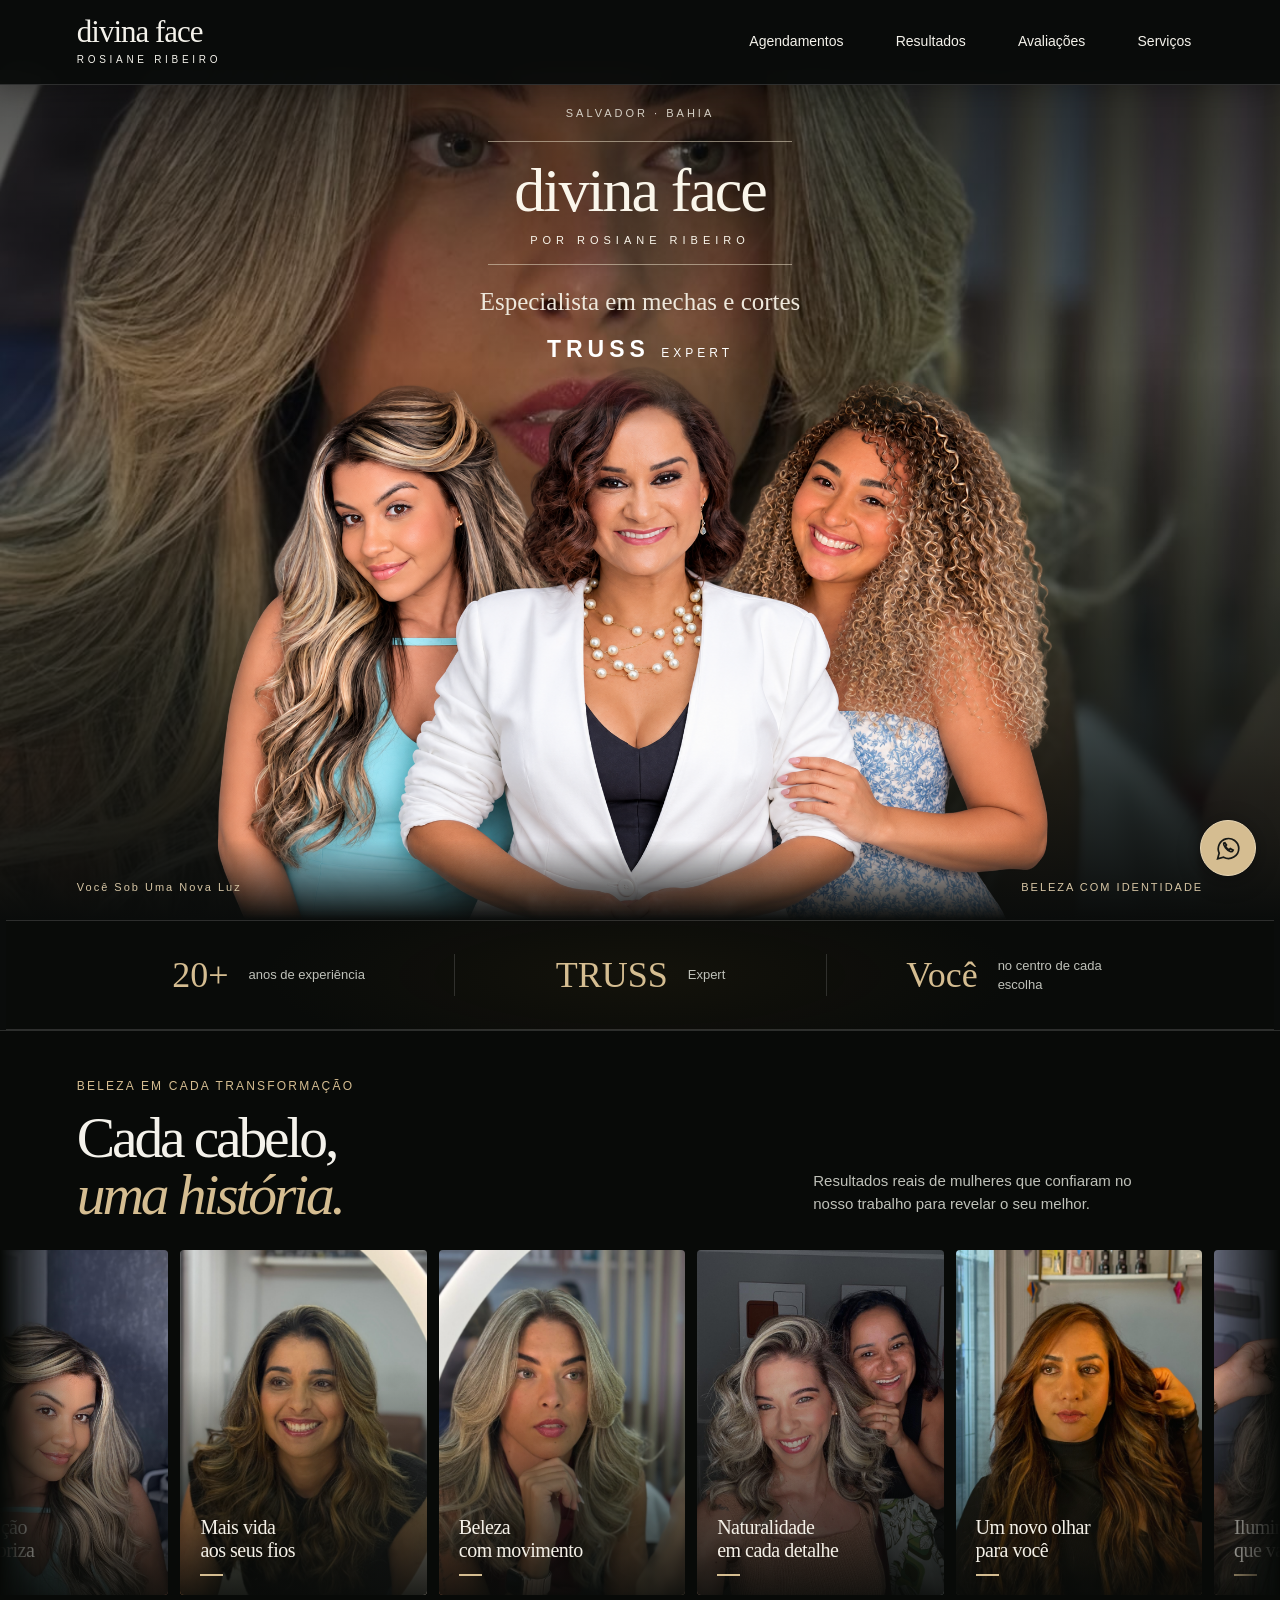
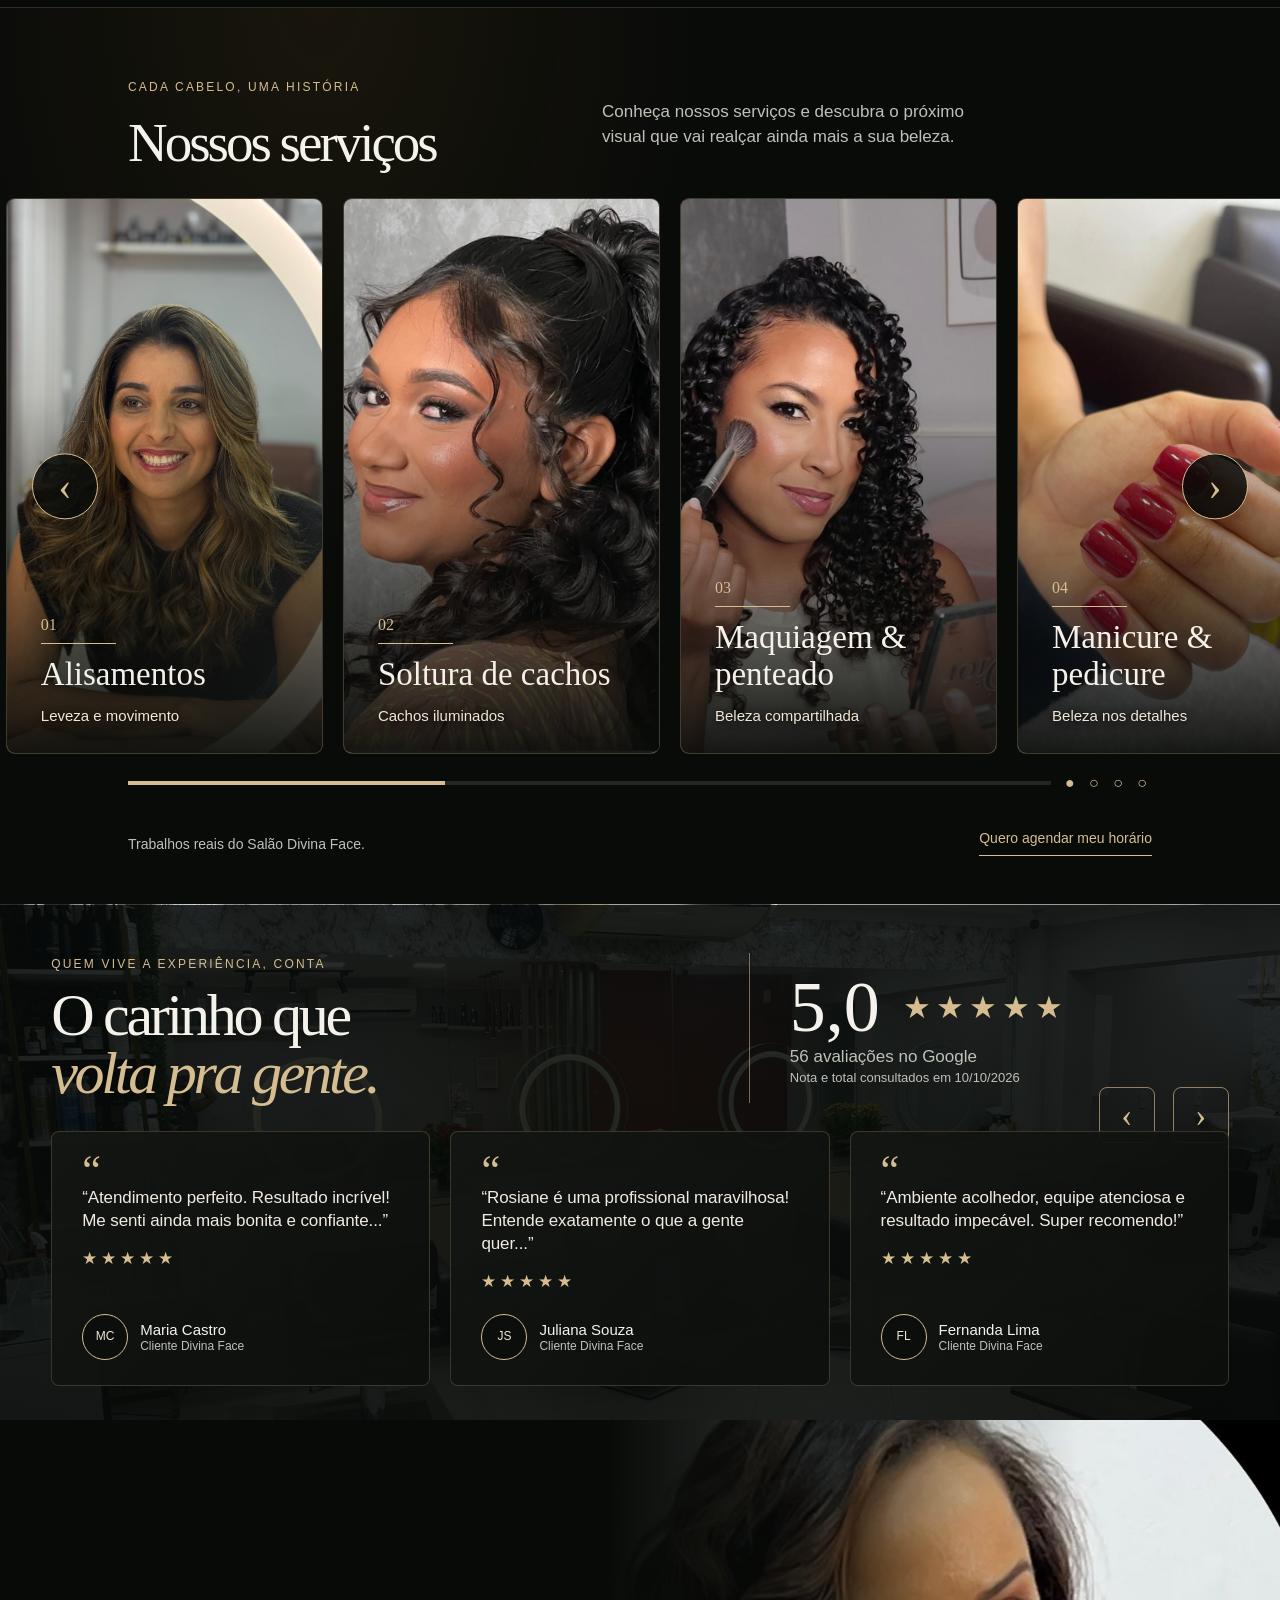
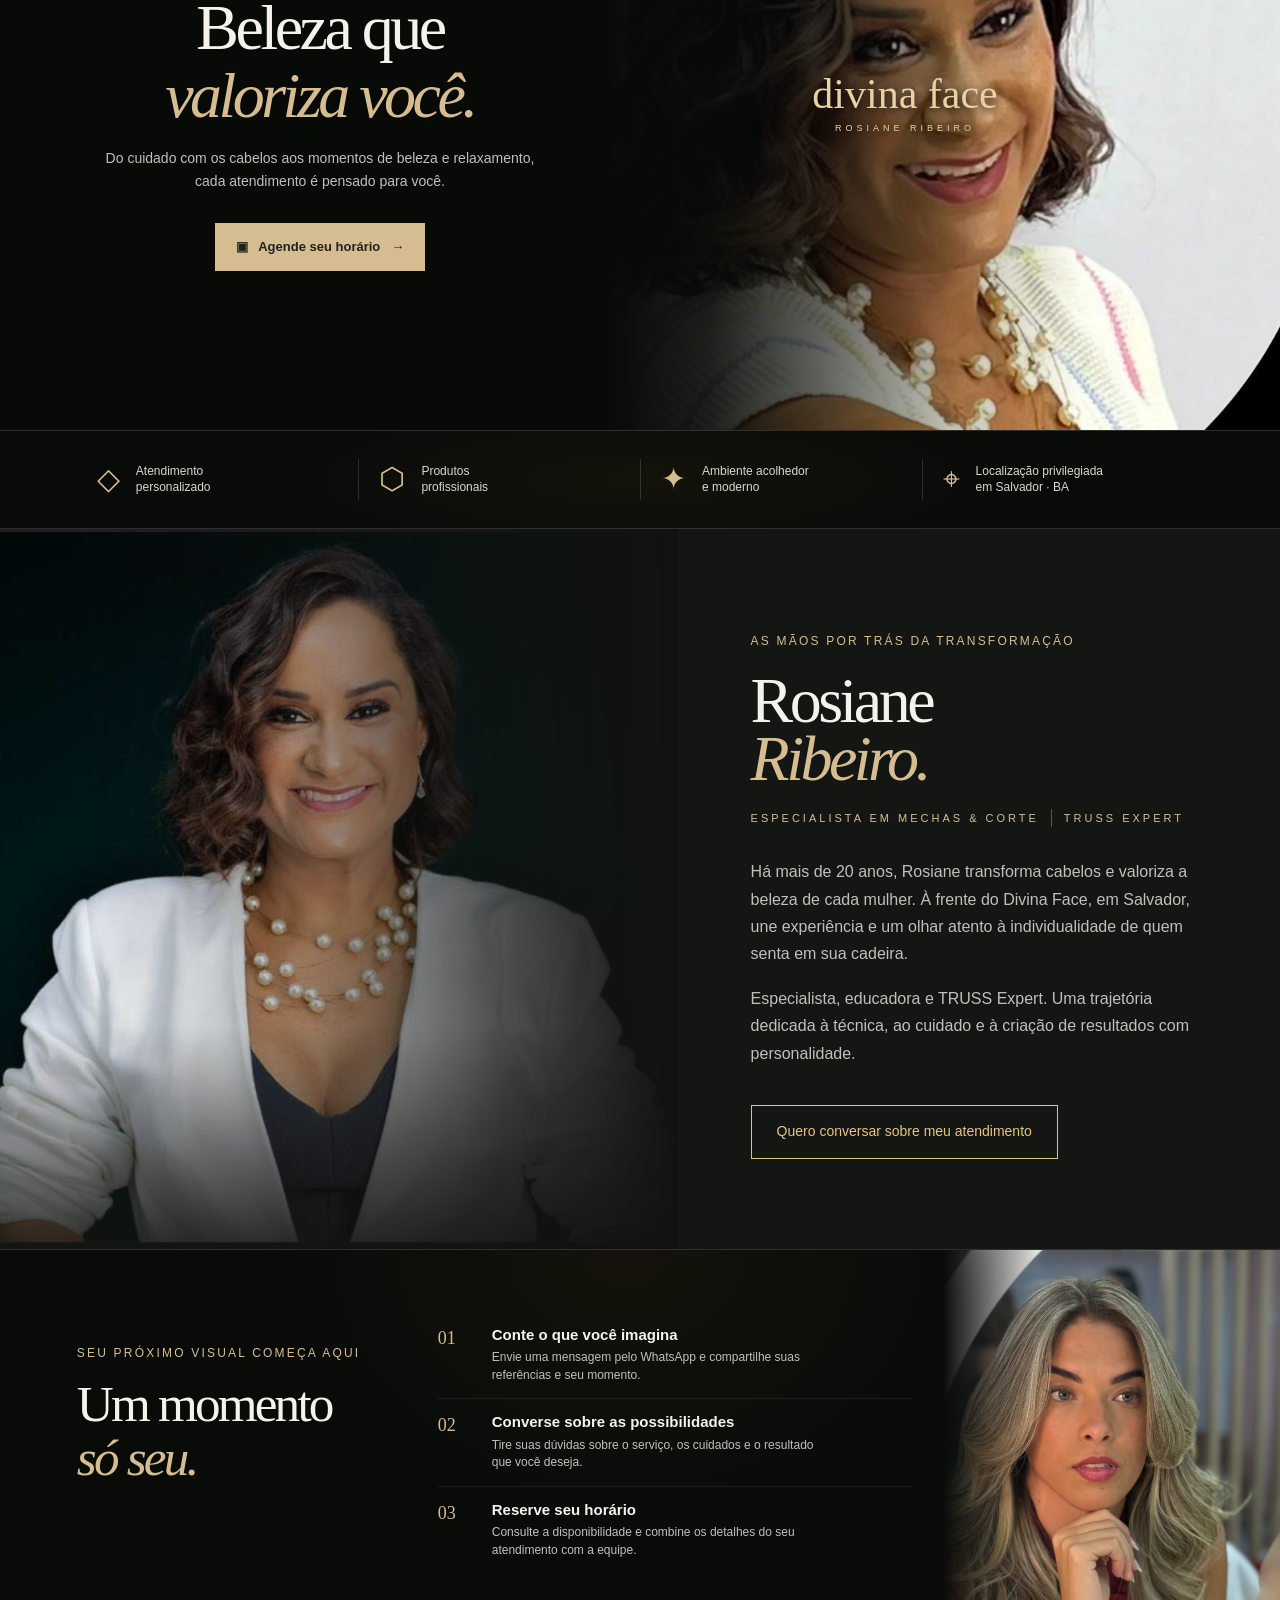
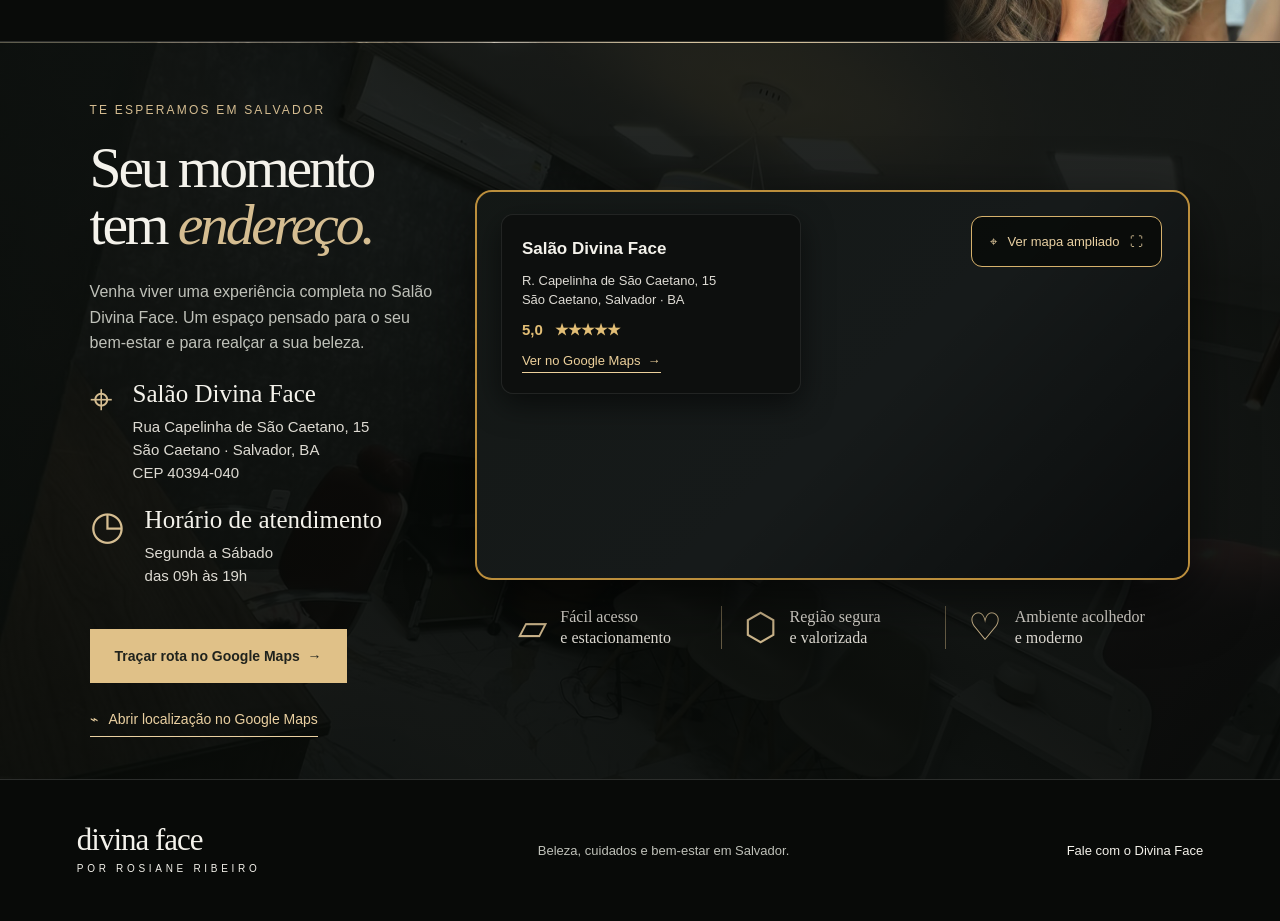
==== commit 3e5280c0: "Set WhatsApp contact to 5571988688281 and preserve lead attribution" ====
--- a/index.html
+++ b/index.html
@@ -314,19 +314,19 @@
 <body>
 <noscript><img height="1" width="1" style="display:none" src="https://www.facebook.com/tr?id=1698018757931257&amp;ev=PageView&amp;noscript=1" alt=""></noscript>
 <a class="skip" href="#conteudo">Ir para o conteúdo</a>
-<header class="header"><a class="brand" href="#inicio" aria-label="Divina Face, início">divina face<span>ROSIANE RIBEIRO</span></a><nav aria-label="Navegação principal"><a class="whatsapp" href="https://wa.me/557199105091?text=Ol%C3%A1!%20Vim%20pelo%20site%20e%20gostaria%20de%20saber%20mais%20sobre%20os%20servi%C3%A7os%20e%20agendar%20um%20hor%C3%A1rio." target="_blank" rel="noopener">Agendamentos</a><a href="#resultados">Resultados</a><a href="#avaliacoes">Avaliações</a><a href="#servicos">Serviços</a></nav></header><nav class="mobile-nav" id="mobile-navigation" aria-label="Navegação mobile"><a class="whatsapp" href="https://wa.me/557199105091?text=Ol%C3%A1!%20Vim%20pelo%20site%20e%20gostaria%20de%20saber%20mais%20sobre%20os%20servi%C3%A7os%20e%20agendar%20um%20hor%C3%A1rio." target="_blank" rel="noopener">Agendamentos</a><a href="#resultados">Resultados</a><a href="#avaliacoes">Avaliações</a><a href="#servicos">Serviços</a></nav>
+<header class="header"><a class="brand" href="#inicio" aria-label="Divina Face, início">divina face<span>ROSIANE RIBEIRO</span></a><nav aria-label="Navegação principal"><a class="whatsapp" href="https://wa.me/5571988688281?text=Ol%C3%A1!%20Vim%20pelo%20site%20e%20gostaria%20de%20saber%20mais%20sobre%20os%20servi%C3%A7os%20e%20agendar%20um%20hor%C3%A1rio." target="_blank" rel="noopener">Agendamentos</a><a href="#resultados">Resultados</a><a href="#avaliacoes">Avaliações</a><a href="#servicos">Serviços</a></nav></header><nav class="mobile-nav" id="mobile-navigation" aria-label="Navegação mobile"><a class="whatsapp" href="https://wa.me/5571988688281?text=Ol%C3%A1!%20Vim%20pelo%20site%20e%20gostaria%20de%20saber%20mais%20sobre%20os%20servi%C3%A7os%20e%20agendar%20um%20hor%C3%A1rio." target="_blank" rel="noopener">Agendamentos</a><a href="#resultados">Resultados</a><a href="#avaliacoes">Avaliações</a><a href="#servicos">Serviços</a></nav>
 <main id="conteudo">
-<section class="film-hero" id="inicio" aria-label="Rosiane Ribeiro e resultados do Divina Face"><video class="film-backdrop film-video" autoplay muted loop playsinline preload="metadata" poster="assets/a915676ca6c4d423.jpg" aria-hidden="true"><source src="assets/rosiane-transformacao.mp4" type="video/mp4"></video><div class="film-shade" aria-hidden="true"></div><div class="film-intro"><p class="eyebrow">SALVADOR · BAHIA</p><h1 class="film-brand">divina face<span>POR ROSIANE RIBEIRO</span></h1><p class="film-specialty">Especialista em mechas e cortes</p><p class="film-expert">TRUSS <span>EXPERT</span></p></div><div class="film-composition"><img src="assets/Retrato%20de%20Tr%C3%AAs%20Mulheres%20em%20Equipe.png" alt="Composição de Rosiane Ribeiro ao centro e duas clientes com resultados de mechas nas laterais" width="1536" height="1024" fetchpriority="high"></div><a class="mobile-hero-cta whatsapp" href="https://wa.me/557199105091?text=Ol%C3%A1!%20Vim%20pelo%20site%20e%20gostaria%20de%20saber%20mais%20sobre%20os%20servi%C3%A7os%20e%20agendar%20um%20hor%C3%A1rio." target="_blank" rel="noopener">Agendar meu horário &nbsp; →</a><div class="film-bottom"><span>Você Sob Uma Nova Luz</span><span>BELEZA COM IDENTIDADE</span></div></section>
+<section class="film-hero" id="inicio" aria-label="Rosiane Ribeiro e resultados do Divina Face"><video class="film-backdrop film-video" autoplay muted loop playsinline preload="metadata" poster="assets/a915676ca6c4d423.jpg" aria-hidden="true"><source src="assets/rosiane-transformacao.mp4" type="video/mp4"></video><div class="film-shade" aria-hidden="true"></div><div class="film-intro"><p class="eyebrow">SALVADOR · BAHIA</p><h1 class="film-brand">divina face<span>POR ROSIANE RIBEIRO</span></h1><p class="film-specialty">Especialista em mechas e cortes</p><p class="film-expert">TRUSS <span>EXPERT</span></p></div><div class="film-composition"><img src="assets/Retrato%20de%20Tr%C3%AAs%20Mulheres%20em%20Equipe.png" alt="Composição de Rosiane Ribeiro ao centro e duas clientes com resultados de mechas nas laterais" width="1536" height="1024" fetchpriority="high"></div><a class="mobile-hero-cta whatsapp" href="https://wa.me/5571988688281?text=Ol%C3%A1!%20Vim%20pelo%20site%20e%20gostaria%20de%20saber%20mais%20sobre%20os%20servi%C3%A7os%20e%20agendar%20um%20hor%C3%A1rio." target="_blank" rel="noopener">Agendar meu horário &nbsp; →</a><div class="film-bottom"><span>Você Sob Uma Nova Luz</span><span>BELEZA COM IDENTIDADE</span></div></section>
 
 <div class="credentials"><div><strong>20+</strong><span>anos de experiência</span></div><div><strong>TRUSS</strong><span>Expert</span></div><div><strong>Você</strong><span>no centro de cada escolha</span></div></div>
-<section class="photo-ribbon" id="resultados" aria-labelledby="transformacoes-title"><div class="ribbon-top"><div><p class="eyebrow">BELEZA EM CADA TRANSFORMAÇÃO</p><h2 id="transformacoes-title">Cada cabelo,<br><em>uma história.</em></h2></div><p>Resultados reais de mulheres que confiaram no nosso trabalho para revelar o seu melhor.</p></div><div class="ribbon-window" tabindex="0" aria-label="Fotos dos resultados. Use as setas do teclado ou deslize para navegar."><div class="ribbon-track"><article class="ribbon-photo"><img src="assets/dd82ff80bf9b8487.jpg" alt="Iluminação que valoriza" width="360" height="460" loading="lazy"><h3>Iluminação<br>que valoriza</h3></article><article class="ribbon-photo"><img src="assets/20e9200f7c10c653.jpg" alt="Mais vida aos seus fios" width="360" height="460" loading="lazy"><h3>Mais vida<br>aos seus fios</h3></article><article class="ribbon-photo"><img src="assets/a915676ca6c4d423.jpg" alt="Beleza com movimento" width="360" height="460" loading="lazy"><h3>Beleza<br>com movimento</h3></article><article class="ribbon-photo"><img src="assets/aaa987bc05593b8b.jpg" alt="Naturalidade em cada detalhe" width="360" height="460" loading="lazy"><h3>Naturalidade<br>em cada detalhe</h3></article><article class="ribbon-photo"><img src="assets/175963c927ca9839.jpg" alt="Um novo olhar para você" width="360" height="460" loading="lazy"><h3>Um novo olhar<br>para você</h3></article></div></div></section><section class="portfolio section" id="servicos"><div class="section-heading"><div><p class="eyebrow">CADA CABELO, UMA HISTÓRIA</p><h2>Nossos serviços</h2></div><p>Conheça nossos serviços e descubra o próximo visual que vai realçar ainda mais a sua beleza.</p></div><div class="gallery-toolbar"><p id="gallery-help">Toque ou deslize para ver mais</p><div class="ribbon-controls"><button type="button" data-gallery="prev" aria-label="Resultado anterior">Anterior</button><button type="button" data-gallery="next" aria-label="Próximo resultado">Próximo</button></div></div><div class="gallery" tabindex="0" role="region" aria-label="Carrossel de resultados" aria-describedby="gallery-help"><article class="work"><div class="photo"><img src="assets/20e9200f7c10c653.jpg" alt="Alisamentos — Divina Face" loading="lazy"></div><div class="work-copy"><div class="work-title"><h3>Alisamentos</h3><span>01</span></div><p>Leveza e movimento</p></div></article><article class="work"><div class="photo"><img src="cachos.PNG" alt="Soltura de cachos — Divina Face" loading="lazy"></div><div class="work-copy"><div class="work-title"><h3>Soltura de cachos</h3><span>02</span></div><p>Cachos iluminados</p></div></article><article class="work"><div class="photo"><img src="maquiagem.PNG" alt="Maquiagem e penteado — Divina Face" loading="lazy"></div><div class="work-copy"><div class="work-title"><h3>Maquiagem &amp; penteado</h3><span>03</span></div><p>Beleza compartilhada</p></div></article><article class="work"><div class="photo"><img src="manicure.jpeg" alt="Manicure e pedicure — Divina Face" loading="lazy"></div><div class="work-copy"><div class="work-title"><h3>Manicure &amp; pedicure</h3><span>04</span></div><p>Beleza nos detalhes</p></div></article><article class="work"><div class="photo"><img src="limpeza.PNG" alt="Limpeza de pele — Divina Face" loading="lazy"></div><div class="work-copy"><div class="work-title"><h3>Limpeza de pele</h3><span>05</span></div><p>Luz em novos tons</p></div></article><article class="work"><div class="photo"><img src="Massagem%20Relaxante%20no%20Spa.png" alt="Massagem relaxante — Divina Face" loading="lazy"></div><div class="work-copy"><div class="work-title"><h3>Massagem relaxante</h3><span>06</span></div><p>Leveza e bem-estar</p></div></article></div><div class="portfolio-bottom"><p>Trabalhos reais do Salão Divina Face.</p><a class="text-link whatsapp" href="https://wa.me/557199105091?text=Ol%C3%A1!%20Vim%20pelo%20site%20e%20gostaria%20de%20saber%20mais%20sobre%20os%20servi%C3%A7os%20e%20agendar%20um%20hor%C3%A1rio." target="_blank" rel="noopener">Quero agendar meu horário</a></div></section>
+<section class="photo-ribbon" id="resultados" aria-labelledby="transformacoes-title"><div class="ribbon-top"><div><p class="eyebrow">BELEZA EM CADA TRANSFORMAÇÃO</p><h2 id="transformacoes-title">Cada cabelo,<br><em>uma história.</em></h2></div><p>Resultados reais de mulheres que confiaram no nosso trabalho para revelar o seu melhor.</p></div><div class="ribbon-window" tabindex="0" aria-label="Fotos dos resultados. Use as setas do teclado ou deslize para navegar."><div class="ribbon-track"><article class="ribbon-photo"><img src="assets/dd82ff80bf9b8487.jpg" alt="Iluminação que valoriza" width="360" height="460" loading="lazy"><h3>Iluminação<br>que valoriza</h3></article><article class="ribbon-photo"><img src="assets/20e9200f7c10c653.jpg" alt="Mais vida aos seus fios" width="360" height="460" loading="lazy"><h3>Mais vida<br>aos seus fios</h3></article><article class="ribbon-photo"><img src="assets/a915676ca6c4d423.jpg" alt="Beleza com movimento" width="360" height="460" loading="lazy"><h3>Beleza<br>com movimento</h3></article><article class="ribbon-photo"><img src="assets/aaa987bc05593b8b.jpg" alt="Naturalidade em cada detalhe" width="360" height="460" loading="lazy"><h3>Naturalidade<br>em cada detalhe</h3></article><article class="ribbon-photo"><img src="assets/175963c927ca9839.jpg" alt="Um novo olhar para você" width="360" height="460" loading="lazy"><h3>Um novo olhar<br>para você</h3></article></div></div></section><section class="portfolio section" id="servicos"><div class="section-heading"><div><p class="eyebrow">CADA CABELO, UMA HISTÓRIA</p><h2>Nossos serviços</h2></div><p>Conheça nossos serviços e descubra o próximo visual que vai realçar ainda mais a sua beleza.</p></div><div class="gallery-toolbar"><p id="gallery-help">Toque ou deslize para ver mais</p><div class="ribbon-controls"><button type="button" data-gallery="prev" aria-label="Resultado anterior">Anterior</button><button type="button" data-gallery="next" aria-label="Próximo resultado">Próximo</button></div></div><div class="gallery" tabindex="0" role="region" aria-label="Carrossel de resultados" aria-describedby="gallery-help"><article class="work"><div class="photo"><img src="assets/20e9200f7c10c653.jpg" alt="Alisamentos — Divina Face" loading="lazy"></div><div class="work-copy"><div class="work-title"><h3>Alisamentos</h3><span>01</span></div><p>Leveza e movimento</p></div></article><article class="work"><div class="photo"><img src="cachos.PNG" alt="Soltura de cachos — Divina Face" loading="lazy"></div><div class="work-copy"><div class="work-title"><h3>Soltura de cachos</h3><span>02</span></div><p>Cachos iluminados</p></div></article><article class="work"><div class="photo"><img src="maquiagem.PNG" alt="Maquiagem e penteado — Divina Face" loading="lazy"></div><div class="work-copy"><div class="work-title"><h3>Maquiagem &amp; penteado</h3><span>03</span></div><p>Beleza compartilhada</p></div></article><article class="work"><div class="photo"><img src="manicure.jpeg" alt="Manicure e pedicure — Divina Face" loading="lazy"></div><div class="work-copy"><div class="work-title"><h3>Manicure &amp; pedicure</h3><span>04</span></div><p>Beleza nos detalhes</p></div></article><article class="work"><div class="photo"><img src="limpeza.PNG" alt="Limpeza de pele — Divina Face" loading="lazy"></div><div class="work-copy"><div class="work-title"><h3>Limpeza de pele</h3><span>05</span></div><p>Luz em novos tons</p></div></article><article class="work"><div class="photo"><img src="Massagem%20Relaxante%20no%20Spa.png" alt="Massagem relaxante — Divina Face" loading="lazy"></div><div class="work-copy"><div class="work-title"><h3>Massagem relaxante</h3><span>06</span></div><p>Leveza e bem-estar</p></div></article></div><div class="portfolio-bottom"><p>Trabalhos reais do Salão Divina Face.</p><a class="text-link whatsapp" href="https://wa.me/5571988688281?text=Ol%C3%A1!%20Vim%20pelo%20site%20e%20gostaria%20de%20saber%20mais%20sobre%20os%20servi%C3%A7os%20e%20agendar%20um%20hor%C3%A1rio." target="_blank" rel="noopener">Quero agendar meu horário</a></div></section>
 <section class="reviews section" id="avaliacoes" aria-labelledby="reviews-title"><div class="section-heading"><div><p class="eyebrow">QUEM VIVE A EXPERIÊNCIA, CONTA</p><h2 id="reviews-title">O carinho que<br><em>volta pra gente.</em></h2></div><div class="rating-summary"><div><strong>5,0</strong><span class="stars" aria-label="5 de 5 estrelas">★★★★★</span></div><p>56 avaliações no Google</p><small>Nota e total consultados em 10/10/2026</small></div></div><p class="review-help" id="review-help">Toque ou deslize para ver mais</p><div class="review-controls ribbon-controls review-arrows-square"><button type="button" data-review="prev" aria-label="Depoimento anterior">Anterior</button><button type="button" data-review="next" aria-label="Próximo depoimento">Próximo</button></div><div class="review-grid" tabindex="0" role="region" aria-label="Carrossel de depoimentos" aria-describedby="review-help"><figure class="review-card"><blockquote>“Atendimento perfeito. Resultado incrível! Me senti ainda mais bonita e confiante...”</blockquote><figcaption><span class="review-avatar" aria-hidden="true">MC</span><div><strong>Maria Castro</strong><span>Cliente Divina Face</span></div></figcaption></figure><figure class="review-card"><blockquote>“Rosiane é uma profissional maravilhosa! Entende exatamente o que a gente quer...”</blockquote><figcaption><span class="review-avatar" aria-hidden="true">JS</span><div><strong>Juliana Souza</strong><span>Cliente Divina Face</span></div></figcaption></figure><figure class="review-card"><blockquote>“Ambiente acolhedor, equipe atenciosa e resultado impecável. Super recomendo!”</blockquote><figcaption><span class="review-avatar" aria-hidden="true">FL</span><div><strong>Fernanda Lima</strong><span>Cliente Divina Face</span></div></figcaption></figure></div></section>
-<section class="services section services-focused" id="atendimento" aria-labelledby="services-title"><div class="services-copy"><h2 id="services-title">Beleza que<br><em>valoriza você.</em></h2><p>Do cuidado com os cabelos aos momentos de beleza e relaxamento, cada atendimento é pensado para você.</p><a class="button whatsapp" href="https://wa.me/557199105091?text=Ol%C3%A1!%20Vim%20pelo%20site%20e%20gostaria%20de%20saber%20mais%20sobre%20os%20servi%C3%A7os%20e%20agendar%20um%20hor%C3%A1rio." target="_blank" rel="noopener">▣ &nbsp; Agende seu horário &nbsp; →</a></div><div class="services-visual"><video autoplay muted loop playsinline preload="auto" poster="assets/ef3321567494a9ca.jpg"><source src="assets/rosiane-transformacao.mp4" type="video/mp4"></video><div class="services-mark">divina face<span>ROSIANE RIBEIRO</span></div></div></section><section class="benefits" aria-label="Diferenciais do salão"><div><span>◇</span>Atendimento<br>personalizado</div><div><span>⬡</span>Produtos<br>profissionais</div><div><span>✦</span>Ambiente acolhedor<br>e moderno</div><div><span>⌖</span>Localização privilegiada<br>em Salvador · BA</div></section><section class="about section" id="rosiane"><div class="portrait-wrap"><img class="portrait" src="assets/rosiane-retrato.png" alt="Rosiane Ribeiro, especialista do Salão Divina Face" loading="lazy" width="981" height="981"></div><div class="about-copy"><p class="eyebrow">AS MÃOS POR TRÁS DA TRANSFORMAÇÃO</p><h2>Rosiane<br><em>Ribeiro.</em></h2><div class="expert-line">ESPECIALISTA EM MECHAS &amp; CORTE <span>TRUSS EXPERT</span></div><p>Há mais de 20 anos, Rosiane transforma cabelos e valoriza a beleza de cada mulher. À frente do Divina Face, em Salvador, une experiência e um olhar atento à individualidade de quem senta em sua cadeira.</p><p>Especialista, educadora e TRUSS Expert. Uma trajetória dedicada à técnica, ao cuidado e à criação de resultados com personalidade.</p><a class="button outline whatsapp" href="https://wa.me/557199105091?text=Ol%C3%A1!%20Vim%20pelo%20site%20e%20gostaria%20de%20saber%20mais%20sobre%20os%20servi%C3%A7os%20e%20agendar%20um%20hor%C3%A1rio." target="_blank" rel="noopener">Quero conversar sobre meu atendimento</a></div></section>
+<section class="services section services-focused" id="atendimento" aria-labelledby="services-title"><div class="services-copy"><h2 id="services-title">Beleza que<br><em>valoriza você.</em></h2><p>Do cuidado com os cabelos aos momentos de beleza e relaxamento, cada atendimento é pensado para você.</p><a class="button whatsapp" href="https://wa.me/5571988688281?text=Ol%C3%A1!%20Vim%20pelo%20site%20e%20gostaria%20de%20saber%20mais%20sobre%20os%20servi%C3%A7os%20e%20agendar%20um%20hor%C3%A1rio." target="_blank" rel="noopener">▣ &nbsp; Agende seu horário &nbsp; →</a></div><div class="services-visual"><video autoplay muted loop playsinline preload="auto" poster="assets/ef3321567494a9ca.jpg"><source src="assets/rosiane-transformacao.mp4" type="video/mp4"></video><div class="services-mark">divina face<span>ROSIANE RIBEIRO</span></div></div></section><section class="benefits" aria-label="Diferenciais do salão"><div><span>◇</span>Atendimento<br>personalizado</div><div><span>⬡</span>Produtos<br>profissionais</div><div><span>✦</span>Ambiente acolhedor<br>e moderno</div><div><span>⌖</span>Localização privilegiada<br>em Salvador · BA</div></section><section class="about section" id="rosiane"><div class="portrait-wrap"><img class="portrait" src="assets/rosiane-retrato.png" alt="Rosiane Ribeiro, especialista do Salão Divina Face" loading="lazy" width="981" height="981"></div><div class="about-copy"><p class="eyebrow">AS MÃOS POR TRÁS DA TRANSFORMAÇÃO</p><h2>Rosiane<br><em>Ribeiro.</em></h2><div class="expert-line">ESPECIALISTA EM MECHAS &amp; CORTE <span>TRUSS EXPERT</span></div><p>Há mais de 20 anos, Rosiane transforma cabelos e valoriza a beleza de cada mulher. À frente do Divina Face, em Salvador, une experiência e um olhar atento à individualidade de quem senta em sua cadeira.</p><p>Especialista, educadora e TRUSS Expert. Uma trajetória dedicada à técnica, ao cuidado e à criação de resultados com personalidade.</p><a class="button outline whatsapp" href="https://wa.me/5571988688281?text=Ol%C3%A1!%20Vim%20pelo%20site%20e%20gostaria%20de%20saber%20mais%20sobre%20os%20servi%C3%A7os%20e%20agendar%20um%20hor%C3%A1rio." target="_blank" rel="noopener">Quero conversar sobre meu atendimento</a></div></section>
 <section class="experience section" aria-labelledby="journey-title"><div class="experience-title"><p class="eyebrow">SEU PRÓXIMO VISUAL COMEÇA AQUI</p><h2 id="journey-title">Um momento<br><em>só seu.</em></h2></div><div class="steps"><article><span>01</span><div><h3>Conte o que você imagina</h3><p>Envie uma mensagem pelo WhatsApp e compartilhe suas referências e seu momento.</p></div></article><article><span>02</span><div><h3>Converse sobre as possibilidades</h3><p>Tire suas dúvidas sobre o serviço, os cuidados e o resultado que você deseja.</p></div></article><article><span>03</span><div><h3>Reserve seu horário</h3><p>Consulte a disponibilidade e combine os detalhes do seu atendimento com a equipe.</p></div></article></div><div class="experience-photo"><img src="assets/a915676ca6c4d423.jpg" alt="Cliente do Divina Face com cabelo iluminado" loading="lazy" width="1215" height="2160"></div></section>
 <section class="location section" id="localizacao" aria-labelledby="location-title"><div class="location-copy"><p class="eyebrow">TE ESPERAMOS EM SALVADOR</p><h2 id="location-title">Seu momento<br>tem <em>endereço.</em></h2><p class="location-intro">Venha viver uma experiência completa no Salão Divina Face. Um espaço pensado para o seu bem-estar e para realçar a sua beleza.</p><div class="location-detail"><i>⌖</i><div><h3>Salão Divina Face</h3><address>Rua Capelinha de São Caetano, 15<br>São Caetano · Salvador, BA<br>CEP 40394-040</address></div></div><div class="location-detail"><i>◷</i><div><h3>Horário de atendimento</h3><p>Segunda a Sábado<br>das 09h às 19h</p></div></div><a class="button" href="https://www.google.com/maps/dir/?api=1&amp;destination=Sal%C3%A3o%20Divina%20Face%2C%20Rua%20Capelinha%20de%20S%C3%A3o%20Caetano%2C%2015%2C%20Salvador%20BA" target="_blank" rel="noopener">Traçar rota no Google Maps&nbsp; →</a><a class="text-link map-link" href="https://www.google.com/maps/place/Sal%C3%A3o+Divina+Face/data=!4m2!3m1!1s0x0:0x3be12c1e2c444b62" target="_blank" rel="noopener">⌁ &nbsp; Abrir localização no Google Maps</a></div><div class="location-map-area"><div class="map-frame"><iframe title="Mapa do Salão Divina Face em São Caetano, Salvador" src="https://maps.google.com/maps?q=Sal%C3%A3o%20Divina%20Face%2C%20Rua%20Capelinha%20de%20S%C3%A3o%20Caetano%2C%2015%2C%20Salvador%20BA&amp;z=16&amp;output=embed" width="600" height="460" loading="lazy" referrerpolicy="no-referrer-when-downgrade" allowfullscreen></iframe><div class="map-info"><strong>Salão Divina Face</strong><span>R. Capelinha de São Caetano, 15<br>São Caetano, Salvador · BA</span><b>5,0 &nbsp; ★★★★★</b><a href="https://www.google.com/maps/place/Sal%C3%A3o+Divina+Face/data=!4m2!3m1!1s0x0:0x3be12c1e2c444b62" target="_blank" rel="noopener">Ver no Google Maps&nbsp; →</a></div><a class="map-expand" href="https://www.google.com/maps/place/Sal%C3%A3o+Divina+Face/data=!4m2!3m1!1s0x0:0x3be12c1e2c444b62" target="_blank" rel="noopener">⌖ &nbsp; Ver mapa ampliado &nbsp; ⛶</a></div><div class="location-benefits"><div><i>▱</i>Fácil acesso<br>e estacionamento</div><div><i>⬡</i>Região segura<br>e valorizada</div><div><i>♡</i>Ambiente acolhedor<br>e moderno</div></div></div></section>
 
-</main><footer><a class="brand" href="#inicio">divina face<span>POR ROSIANE RIBEIRO</span></a><p>Beleza, cuidados e bem-estar em Salvador.</p><a class="whatsapp" href="https://wa.me/557199105091?text=Ol%C3%A1!%20Vim%20pelo%20site%20e%20gostaria%20de%20saber%20mais%20sobre%20os%20servi%C3%A7os%20e%20agendar%20um%20hor%C3%A1rio." target="_blank" rel="noopener">Fale com o Divina Face</a></footer>
-<a class="floating whatsapp" href="https://wa.me/557199105091?text=Ol%C3%A1!%20Vim%20pelo%20site%20e%20gostaria%20de%20saber%20mais%20sobre%20os%20servi%C3%A7os%20e%20agendar%20um%20hor%C3%A1rio." target="_blank" rel="noopener" aria-label="Conversar com o Divina Face pelo WhatsApp"><svg viewBox="0 0 24 24" aria-hidden="true"><path d="M20.5 11.7a8.5 8.5 0 0 1-12.6 7.5L3 20.5l1.3-4.7A8.5 8.5 0 1 1 20.5 11.7Z"/><path d="M8 7.6c-.5 1.8 2.6 5.8 5.4 6.9 1 .4 2.1-.3 2.5-1.2l-2.4-1.2-.9 1c-1.4-.6-2.5-1.8-3.1-3.1l.8-.9L9 7.2Z"/></svg></a>
+</main><footer><a class="brand" href="#inicio">divina face<span>POR ROSIANE RIBEIRO</span></a><p>Beleza, cuidados e bem-estar em Salvador.</p><a class="whatsapp" href="https://wa.me/5571988688281?text=Ol%C3%A1!%20Vim%20pelo%20site%20e%20gostaria%20de%20saber%20mais%20sobre%20os%20servi%C3%A7os%20e%20agendar%20um%20hor%C3%A1rio." target="_blank" rel="noopener">Fale com o Divina Face</a></footer>
+<a class="floating whatsapp" href="https://wa.me/5571988688281?text=Ol%C3%A1!%20Vim%20pelo%20site%20e%20gostaria%20de%20saber%20mais%20sobre%20os%20servi%C3%A7os%20e%20agendar%20um%20hor%C3%A1rio." target="_blank" rel="noopener" aria-label="Conversar com o Divina Face pelo WhatsApp"><svg viewBox="0 0 24 24" aria-hidden="true"><path d="M20.5 11.7a8.5 8.5 0 0 1-12.6 7.5L3 20.5l1.3-4.7A8.5 8.5 0 1 1 20.5 11.7Z"/><path d="M8 7.6c-.5 1.8 2.6 5.8 5.4 6.9 1 .4 2.1-.3 2.5-1.2l-2.4-1.2-.9 1c-1.4-.6-2.5-1.8-3.1-3.1l.8-.9L9 7.2Z"/></svg></a>
 <script>
 (()=>{const root=document.querySelector('.photo-ribbon'),view=root.querySelector('.ribbon-window'),track=root.querySelector('.ribbon-track'),pause=root.querySelector('[data-ribbon="pause"]'),motion=matchMedia('(prefers-reduced-motion: reduce)');let paused=motion.matches,hover=false,focused=false,until=0,last=0;const originals=[...track.children];for(let n=0;n<2;n++)originals.forEach(el=>{const clone=el.cloneNode(true);clone.setAttribute('aria-hidden','true');clone.tabIndex=-1;clone.querySelector('img').alt='';track.append(clone)});function label(){if(!pause)return;pause.textContent=paused?'Reproduzir':'Pausar';pause.setAttribute('aria-label',paused?'Iniciar movimento automático':'Pausar movimento automático')}label();if(pause)pause.onclick=()=>{paused=!paused;label()};function move(dir){until=performance.now()+5000;view.scrollBy({left:dir*(originals[0].getBoundingClientRect().width+8),behavior:motion.matches?'instant':'smooth'})}view.addEventListener('keydown',e=>{if(e.key==='ArrowRight'||e.key==='ArrowLeft'){e.preventDefault();move(e.key==='ArrowRight'?1:-1)}});root.onmouseenter=()=>hover=true;root.onmouseleave=()=>hover=false;root.addEventListener('focusin',()=>focused=true);root.addEventListener('focusout',e=>{focused=root.contains(e.relatedTarget)});view.addEventListener('pointerdown',()=>until=performance.now()+8000);view.addEventListener('wheel',()=>until=performance.now()+8000,{passive:true});motion.addEventListener('change',()=>{paused=motion.matches;label()});function tick(now){const delta=Math.min(now-last,40);last=now;if(!paused&&!document.hidden&&now>until){view.scrollLeft+=delta*.065;const cycle=originals.reduce((w,el)=>w+el.getBoundingClientRect().width+8,0);if(view.scrollLeft>=cycle)view.scrollLeft-=cycle}requestAnimationFrame(tick)}requestAnimationFrame(tick)})();
 </script><script>
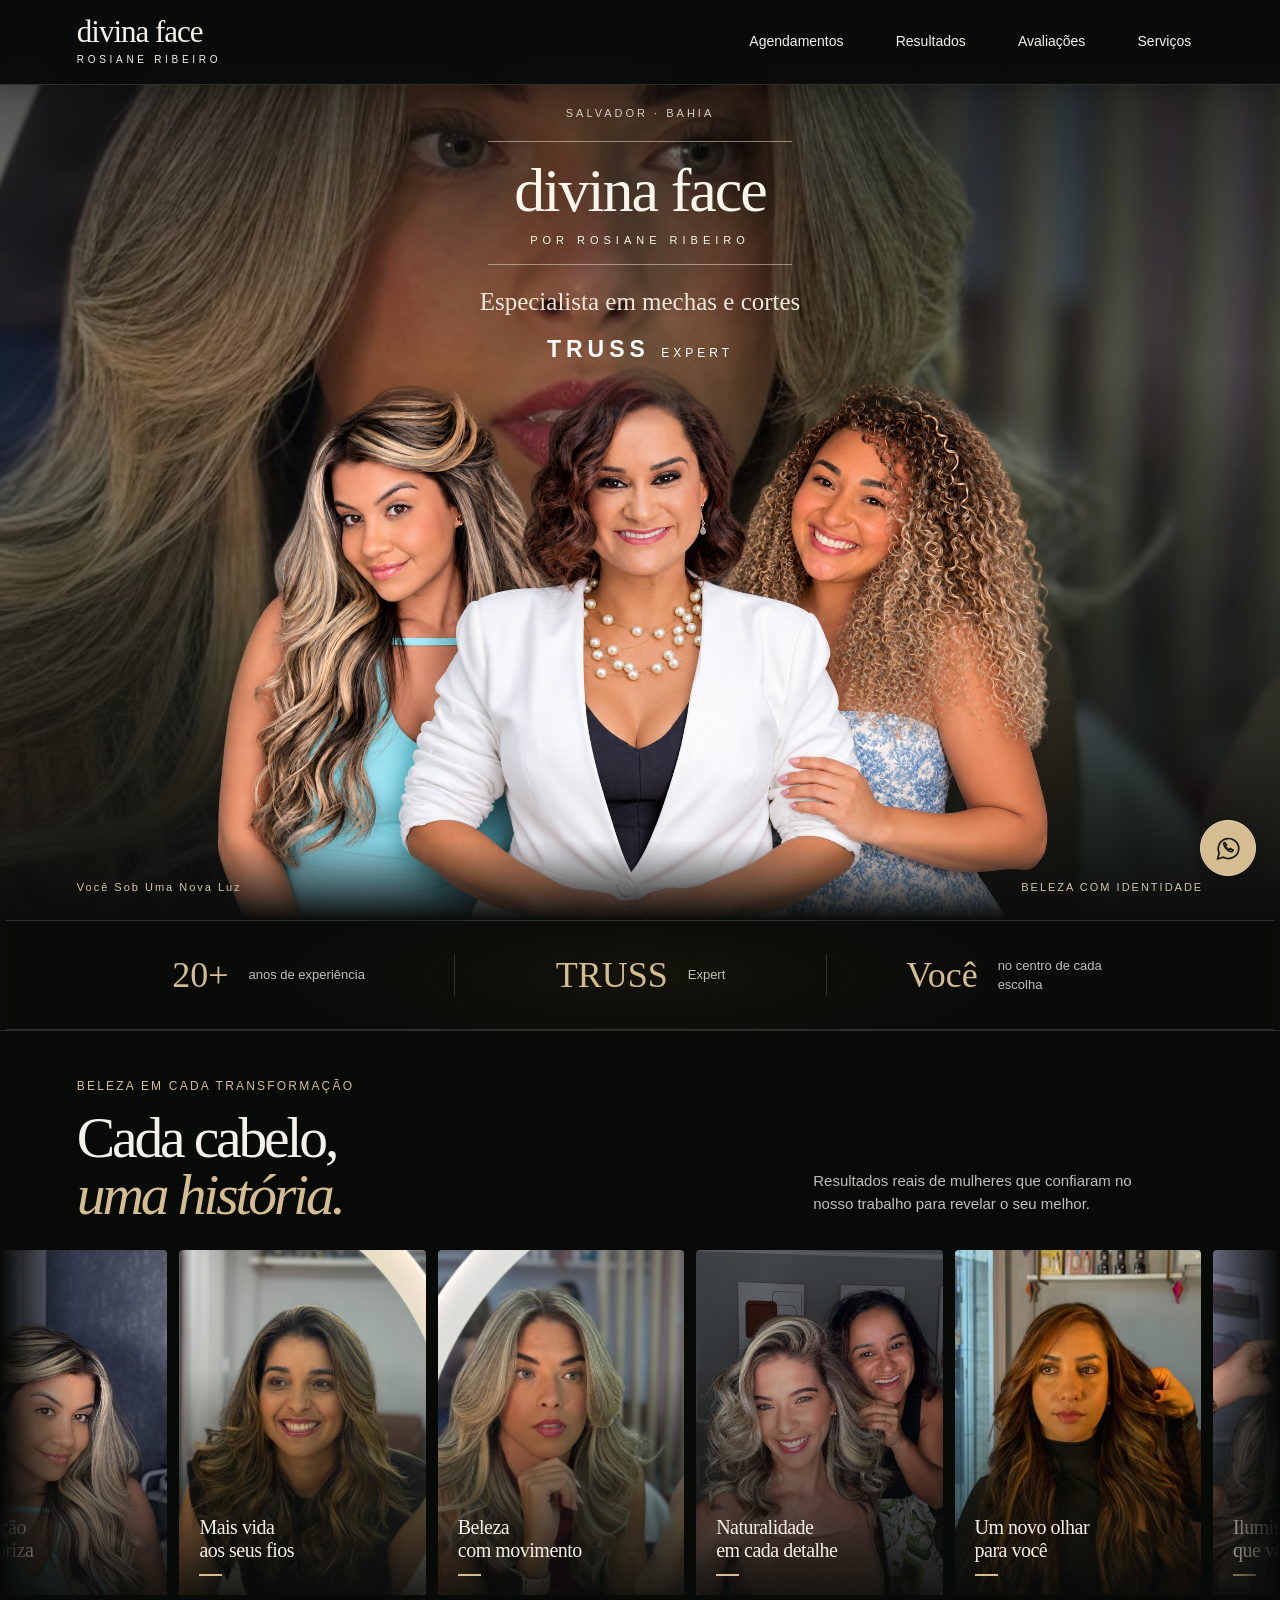
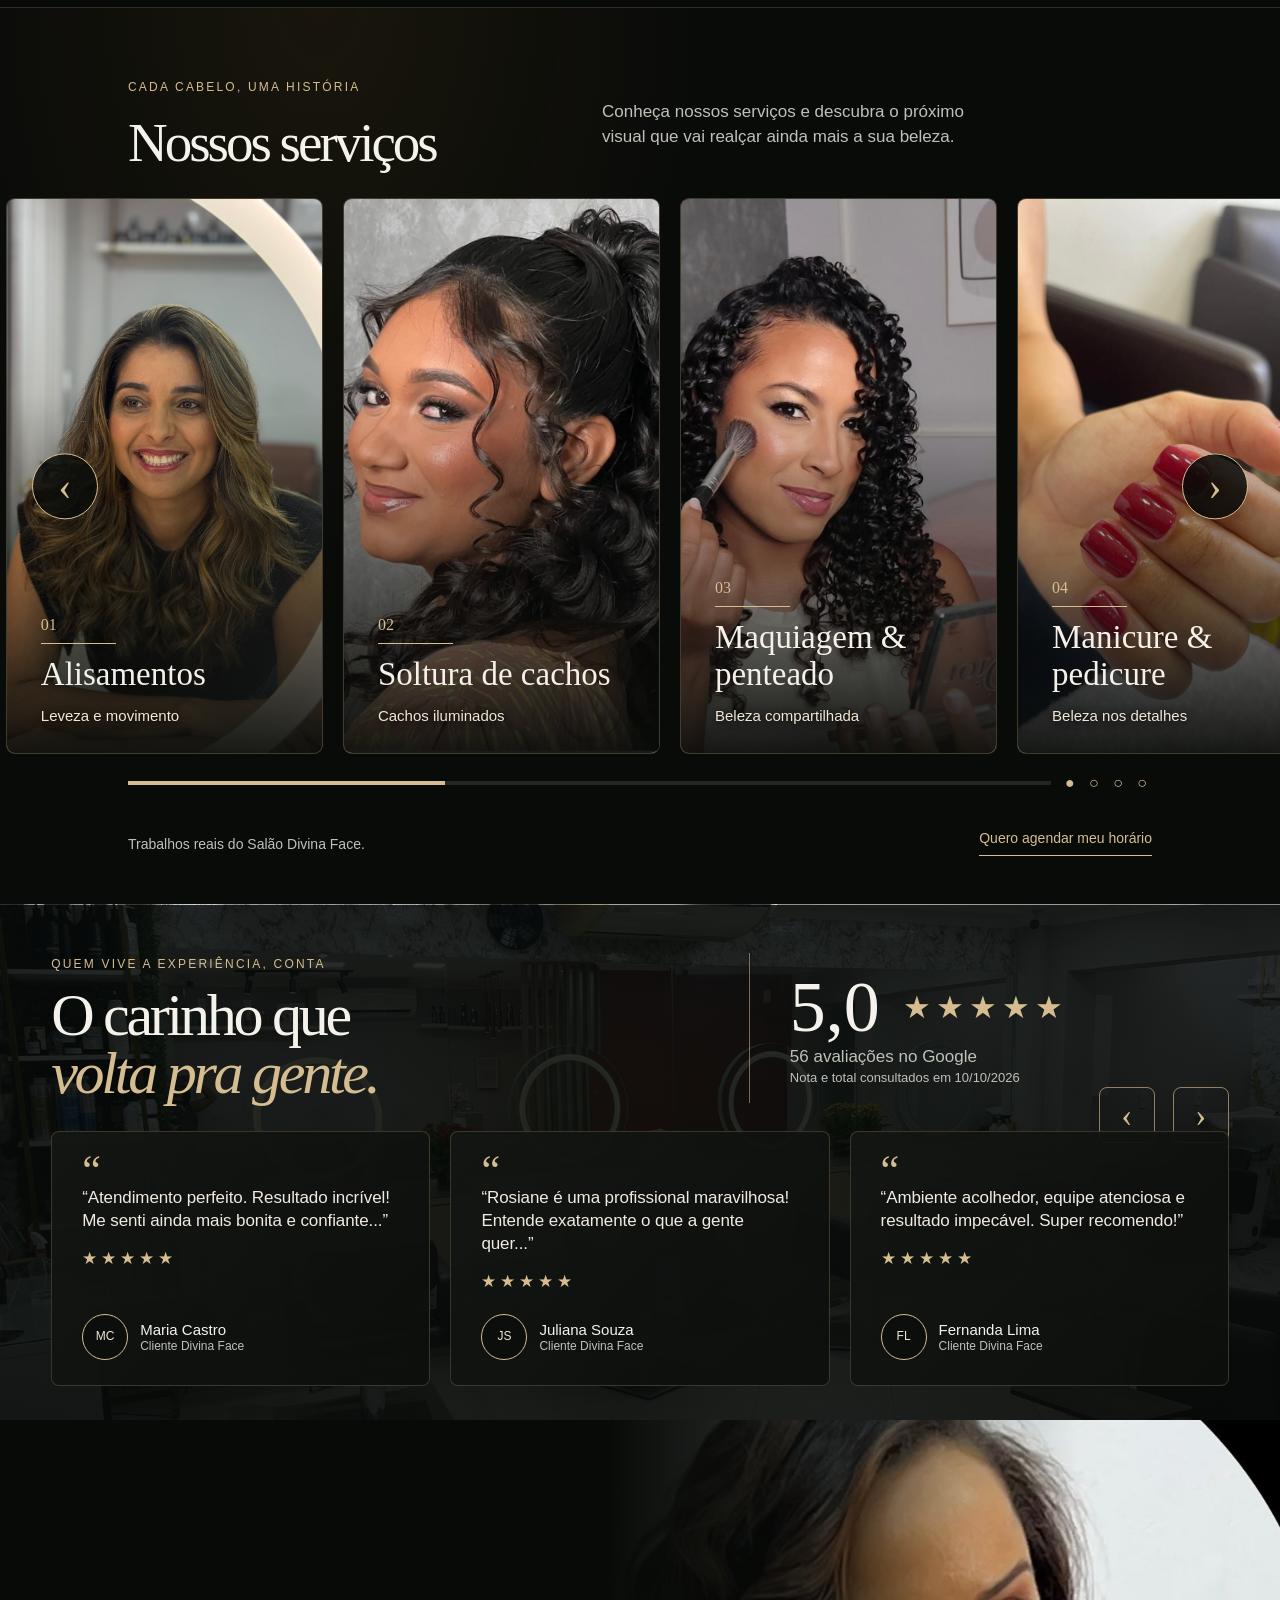
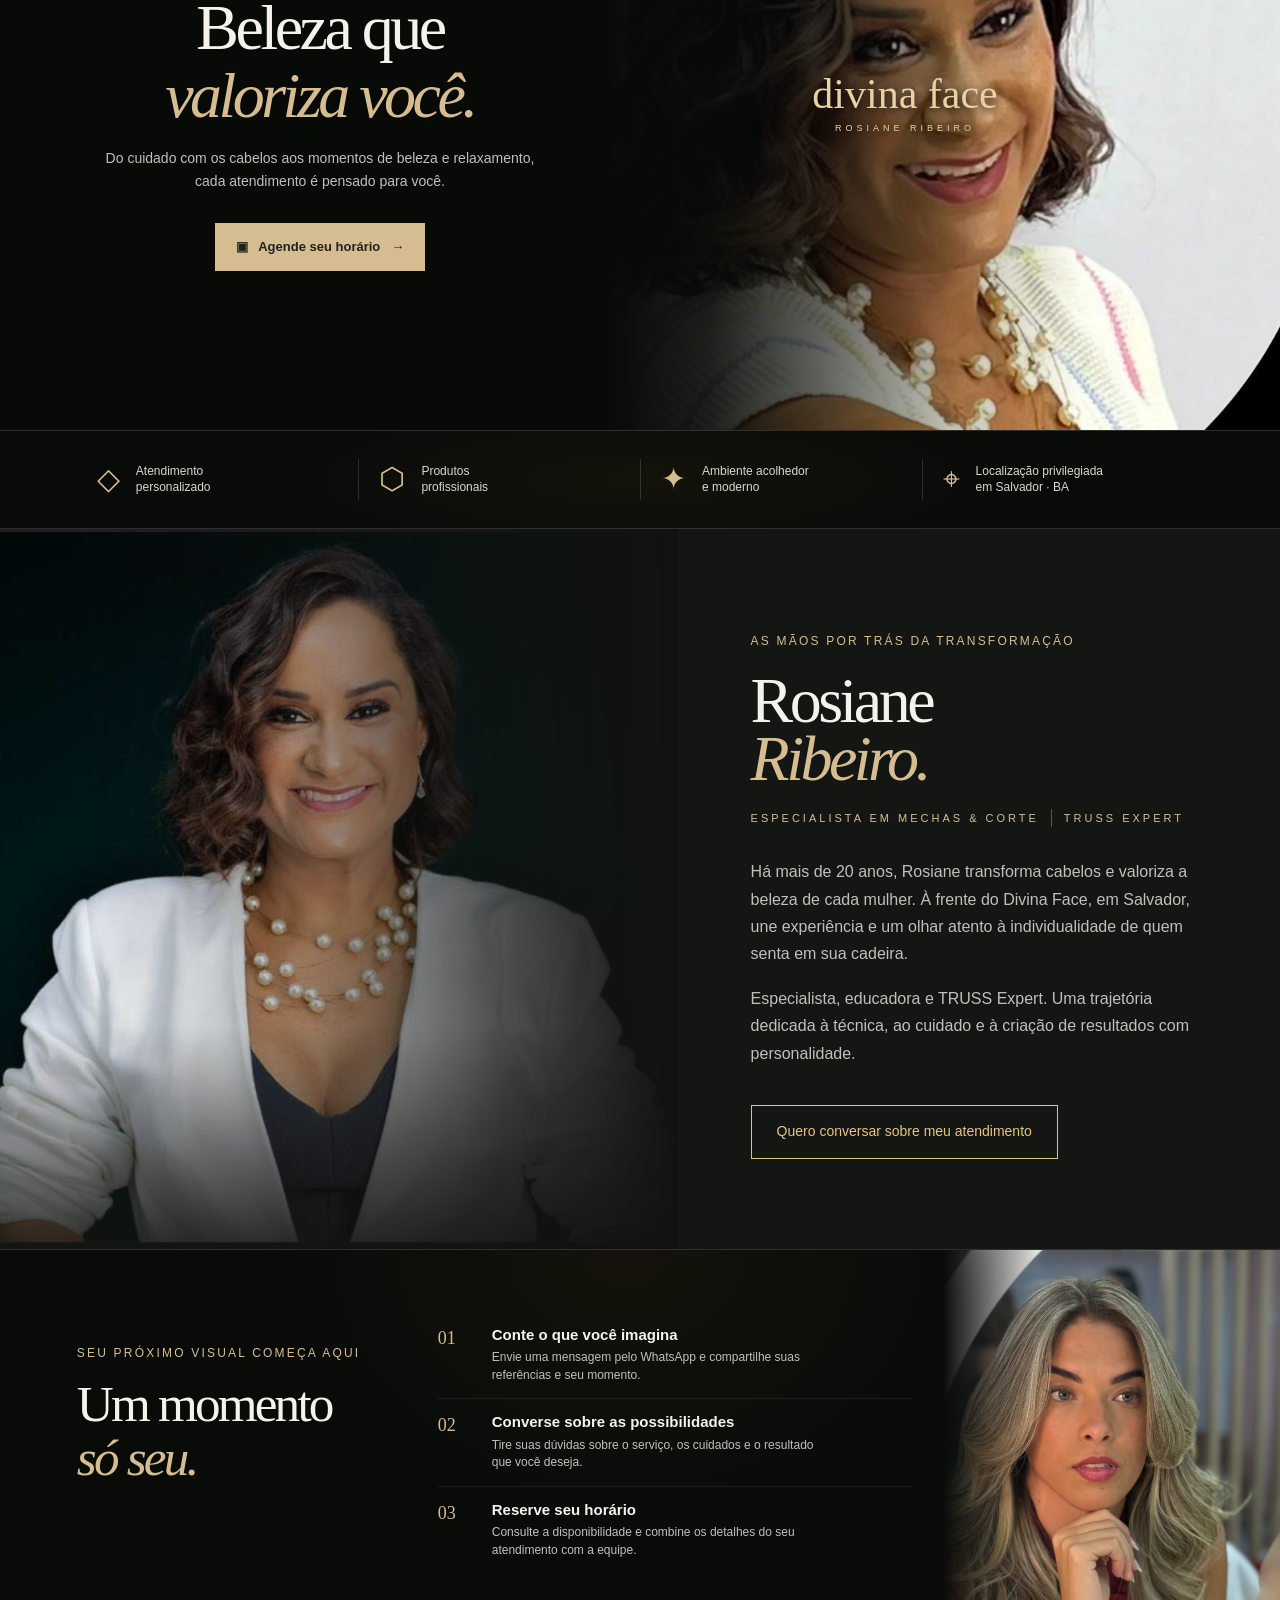
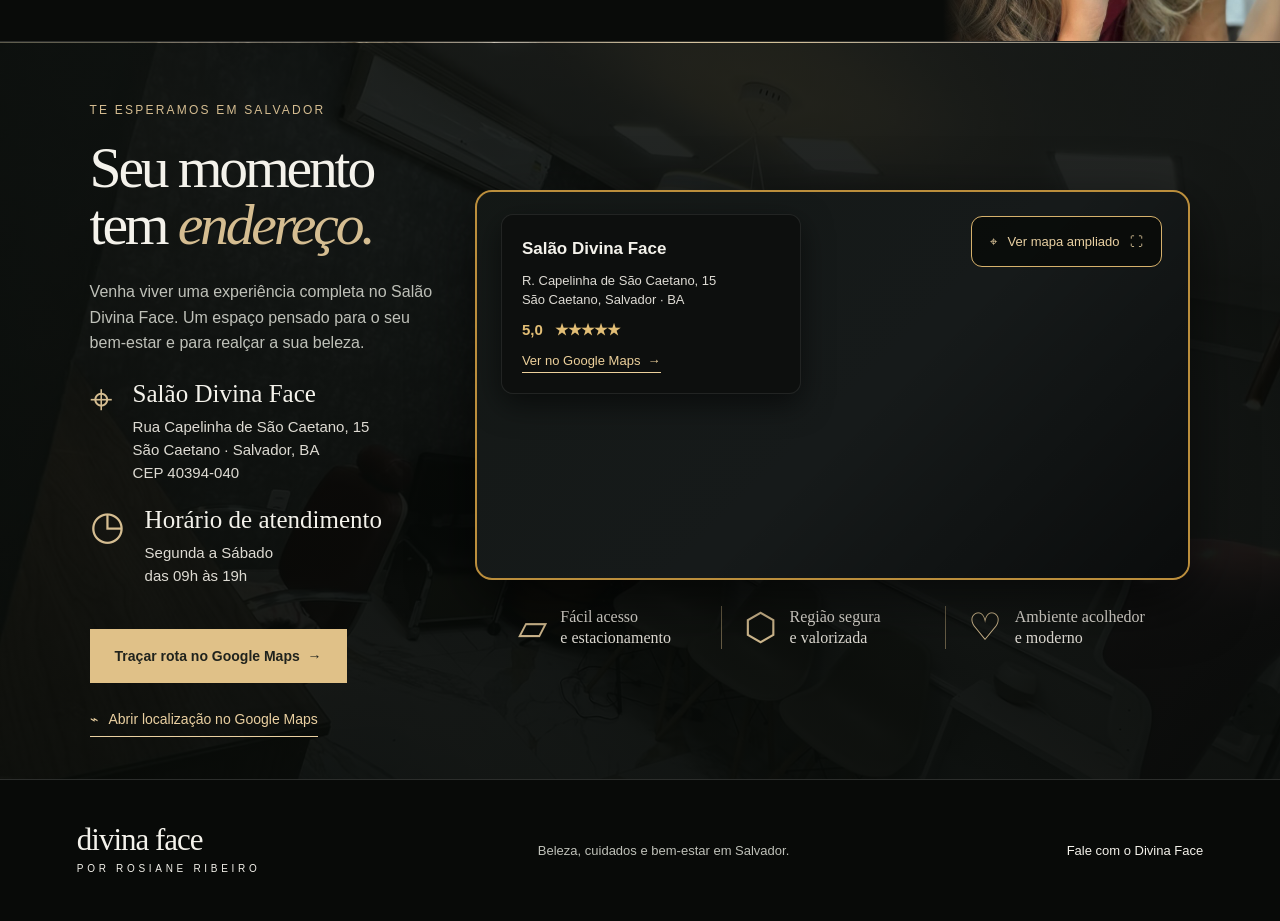
==== commit b100f3d1: "Fix hero image source to URL-safe asset" ====
--- a/index.html
+++ b/index.html
@@ -316,7 +316,7 @@
 <a class="skip" href="#conteudo">Ir para o conteúdo</a>
 <header class="header"><a class="brand" href="#inicio" aria-label="Divina Face, início">divina face<span>ROSIANE RIBEIRO</span></a><nav aria-label="Navegação principal"><a class="whatsapp" href="https://wa.me/5571988688281?text=Ol%C3%A1!%20Vim%20pelo%20site%20e%20gostaria%20de%20saber%20mais%20sobre%20os%20servi%C3%A7os%20e%20agendar%20um%20hor%C3%A1rio." target="_blank" rel="noopener">Agendamentos</a><a href="#resultados">Resultados</a><a href="#avaliacoes">Avaliações</a><a href="#servicos">Serviços</a></nav></header><nav class="mobile-nav" id="mobile-navigation" aria-label="Navegação mobile"><a class="whatsapp" href="https://wa.me/5571988688281?text=Ol%C3%A1!%20Vim%20pelo%20site%20e%20gostaria%20de%20saber%20mais%20sobre%20os%20servi%C3%A7os%20e%20agendar%20um%20hor%C3%A1rio." target="_blank" rel="noopener">Agendamentos</a><a href="#resultados">Resultados</a><a href="#avaliacoes">Avaliações</a><a href="#servicos">Serviços</a></nav>
 <main id="conteudo">
-<section class="film-hero" id="inicio" aria-label="Rosiane Ribeiro e resultados do Divina Face"><video class="film-backdrop film-video" autoplay muted loop playsinline preload="metadata" poster="assets/a915676ca6c4d423.jpg" aria-hidden="true"><source src="assets/rosiane-transformacao.mp4" type="video/mp4"></video><div class="film-shade" aria-hidden="true"></div><div class="film-intro"><p class="eyebrow">SALVADOR · BAHIA</p><h1 class="film-brand">divina face<span>POR ROSIANE RIBEIRO</span></h1><p class="film-specialty">Especialista em mechas e cortes</p><p class="film-expert">TRUSS <span>EXPERT</span></p></div><div class="film-composition"><img src="assets/Retrato%20de%20Tr%C3%AAs%20Mulheres%20em%20Equipe.png" alt="Composição de Rosiane Ribeiro ao centro e duas clientes com resultados de mechas nas laterais" width="1536" height="1024" fetchpriority="high"></div><a class="mobile-hero-cta whatsapp" href="https://wa.me/5571988688281?text=Ol%C3%A1!%20Vim%20pelo%20site%20e%20gostaria%20de%20saber%20mais%20sobre%20os%20servi%C3%A7os%20e%20agendar%20um%20hor%C3%A1rio." target="_blank" rel="noopener">Agendar meu horário &nbsp; →</a><div class="film-bottom"><span>Você Sob Uma Nova Luz</span><span>BELEZA COM IDENTIDADE</span></div></section>
+<section class="film-hero" id="inicio" aria-label="Rosiane Ribeiro e resultados do Divina Face"><video class="film-backdrop film-video" autoplay muted loop playsinline preload="metadata" poster="assets/a915676ca6c4d423.jpg" aria-hidden="true"><source src="assets/rosiane-transformacao.mp4" type="video/mp4"></video><div class="film-shade" aria-hidden="true"></div><div class="film-intro"><p class="eyebrow">SALVADOR · BAHIA</p><h1 class="film-brand">divina face<span>POR ROSIANE RIBEIRO</span></h1><p class="film-specialty">Especialista em mechas e cortes</p><p class="film-expert">TRUSS <span>EXPERT</span></p></div><div class="film-composition"><img src="assets/hero-equipe.png" alt="Composição de Rosiane Ribeiro ao centro e duas clientes com resultados de mechas nas laterais" width="1536" height="1024" fetchpriority="high"></div><a class="mobile-hero-cta whatsapp" href="https://wa.me/5571988688281?text=Ol%C3%A1!%20Vim%20pelo%20site%20e%20gostaria%20de%20saber%20mais%20sobre%20os%20servi%C3%A7os%20e%20agendar%20um%20hor%C3%A1rio." target="_blank" rel="noopener">Agendar meu horário &nbsp; →</a><div class="film-bottom"><span>Você Sob Uma Nova Luz</span><span>BELEZA COM IDENTIDADE</span></div></section>
 
 <div class="credentials"><div><strong>20+</strong><span>anos de experiência</span></div><div><strong>TRUSS</strong><span>Expert</span></div><div><strong>Você</strong><span>no centro de cada escolha</span></div></div>
 <section class="photo-ribbon" id="resultados" aria-labelledby="transformacoes-title"><div class="ribbon-top"><div><p class="eyebrow">BELEZA EM CADA TRANSFORMAÇÃO</p><h2 id="transformacoes-title">Cada cabelo,<br><em>uma história.</em></h2></div><p>Resultados reais de mulheres que confiaram no nosso trabalho para revelar o seu melhor.</p></div><div class="ribbon-window" tabindex="0" aria-label="Fotos dos resultados. Use as setas do teclado ou deslize para navegar."><div class="ribbon-track"><article class="ribbon-photo"><img src="assets/dd82ff80bf9b8487.jpg" alt="Iluminação que valoriza" width="360" height="460" loading="lazy"><h3>Iluminação<br>que valoriza</h3></article><article class="ribbon-photo"><img src="assets/20e9200f7c10c653.jpg" alt="Mais vida aos seus fios" width="360" height="460" loading="lazy"><h3>Mais vida<br>aos seus fios</h3></article><article class="ribbon-photo"><img src="assets/a915676ca6c4d423.jpg" alt="Beleza com movimento" width="360" height="460" loading="lazy"><h3>Beleza<br>com movimento</h3></article><article class="ribbon-photo"><img src="assets/aaa987bc05593b8b.jpg" alt="Naturalidade em cada detalhe" width="360" height="460" loading="lazy"><h3>Naturalidade<br>em cada detalhe</h3></article><article class="ribbon-photo"><img src="assets/175963c927ca9839.jpg" alt="Um novo olhar para você" width="360" height="460" loading="lazy"><h3>Um novo olhar<br>para você</h3></article></div></div></section><section class="portfolio section" id="servicos"><div class="section-heading"><div><p class="eyebrow">CADA CABELO, UMA HISTÓRIA</p><h2>Nossos serviços</h2></div><p>Conheça nossos serviços e descubra o próximo visual que vai realçar ainda mais a sua beleza.</p></div><div class="gallery-toolbar"><p id="gallery-help">Toque ou deslize para ver mais</p><div class="ribbon-controls"><button type="button" data-gallery="prev" aria-label="Resultado anterior">Anterior</button><button type="button" data-gallery="next" aria-label="Próximo resultado">Próximo</button></div></div><div class="gallery" tabindex="0" role="region" aria-label="Carrossel de resultados" aria-describedby="gallery-help"><article class="work"><div class="photo"><img src="assets/20e9200f7c10c653.jpg" alt="Alisamentos — Divina Face" loading="lazy"></div><div class="work-copy"><div class="work-title"><h3>Alisamentos</h3><span>01</span></div><p>Leveza e movimento</p></div></article><article class="work"><div class="photo"><img src="cachos.PNG" alt="Soltura de cachos — Divina Face" loading="lazy"></div><div class="work-copy"><div class="work-title"><h3>Soltura de cachos</h3><span>02</span></div><p>Cachos iluminados</p></div></article><article class="work"><div class="photo"><img src="maquiagem.PNG" alt="Maquiagem e penteado — Divina Face" loading="lazy"></div><div class="work-copy"><div class="work-title"><h3>Maquiagem &amp; penteado</h3><span>03</span></div><p>Beleza compartilhada</p></div></article><article class="work"><div class="photo"><img src="manicure.jpeg" alt="Manicure e pedicure — Divina Face" loading="lazy"></div><div class="work-copy"><div class="work-title"><h3>Manicure &amp; pedicure</h3><span>04</span></div><p>Beleza nos detalhes</p></div></article><article class="work"><div class="photo"><img src="limpeza.PNG" alt="Limpeza de pele — Divina Face" loading="lazy"></div><div class="work-copy"><div class="work-title"><h3>Limpeza de pele</h3><span>05</span></div><p>Luz em novos tons</p></div></article><article class="work"><div class="photo"><img src="Massagem%20Relaxante%20no%20Spa.png" alt="Massagem relaxante — Divina Face" loading="lazy"></div><div class="work-copy"><div class="work-title"><h3>Massagem relaxante</h3><span>06</span></div><p>Leveza e bem-estar</p></div></article></div><div class="portfolio-bottom"><p>Trabalhos reais do Salão Divina Face.</p><a class="text-link whatsapp" href="https://wa.me/5571988688281?text=Ol%C3%A1!%20Vim%20pelo%20site%20e%20gostaria%20de%20saber%20mais%20sobre%20os%20servi%C3%A7os%20e%20agendar%20um%20hor%C3%A1rio." target="_blank" rel="noopener">Quero agendar meu horário</a></div></section>
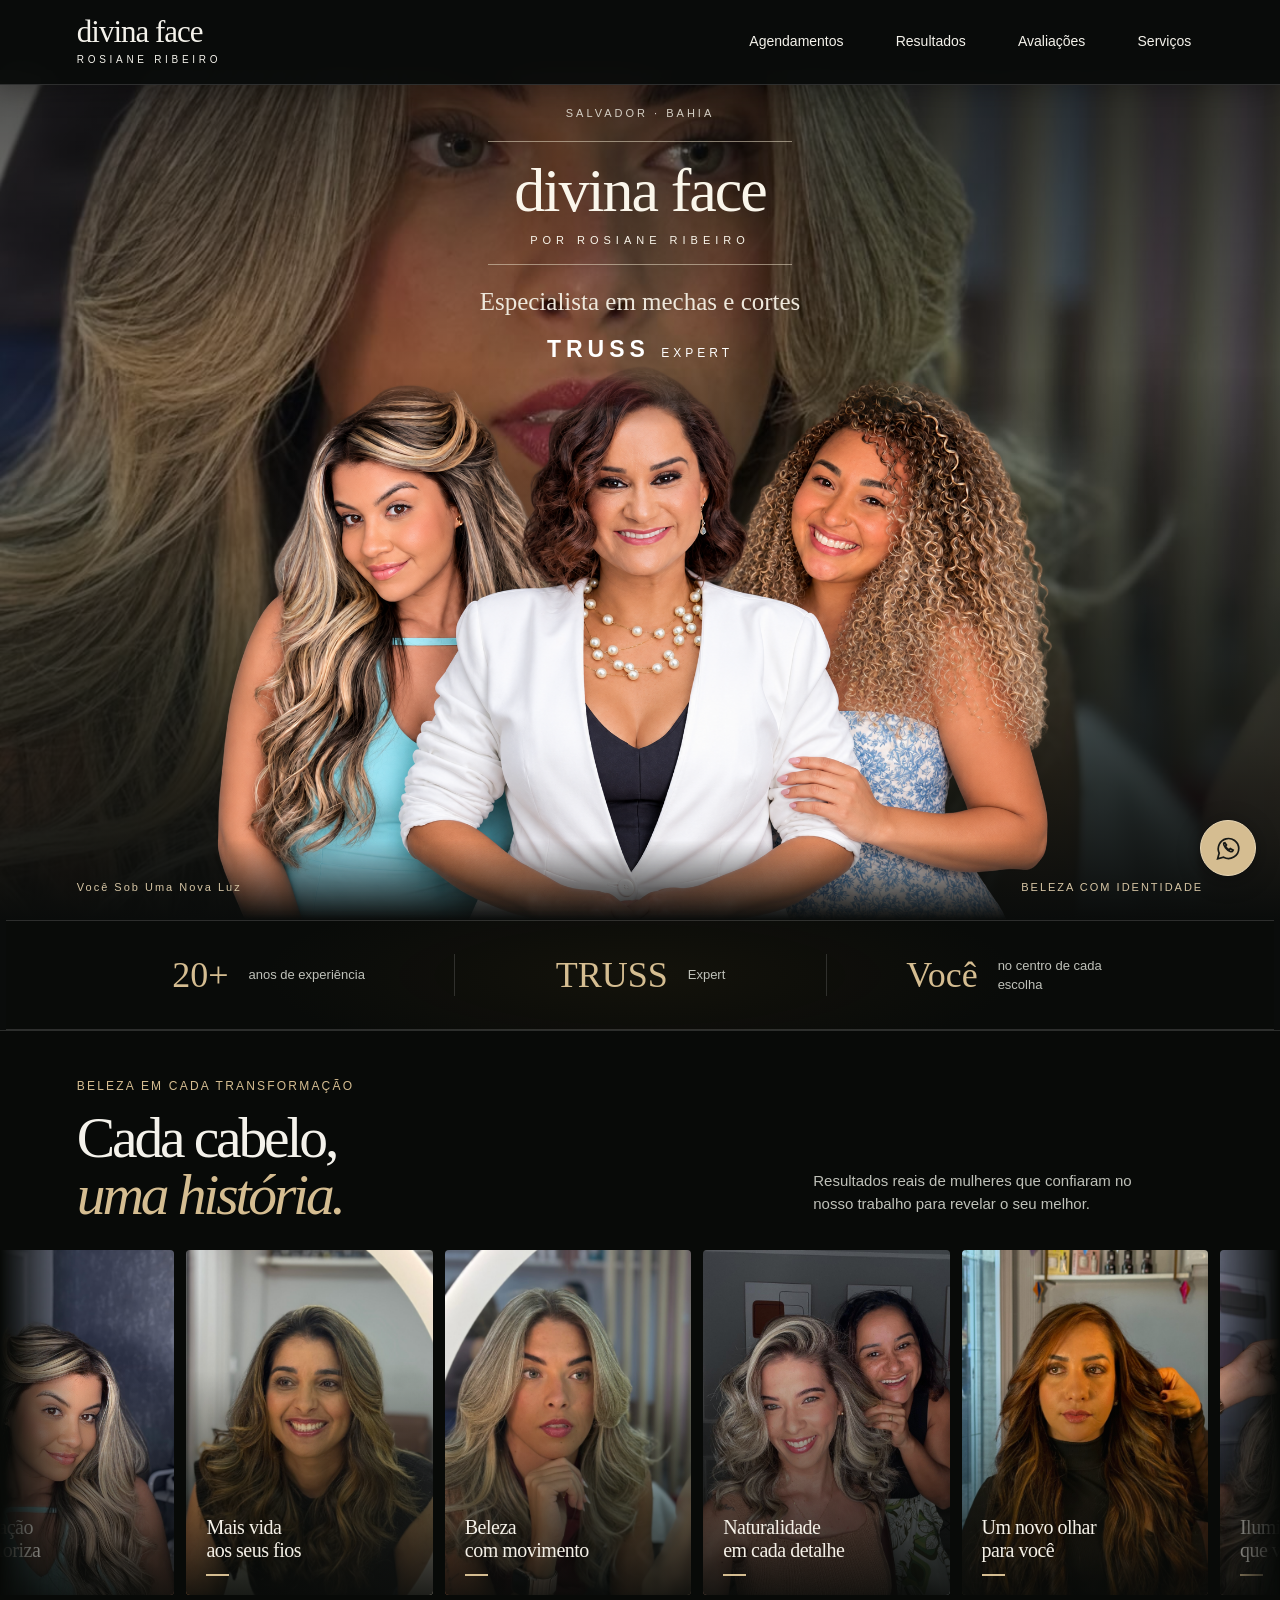
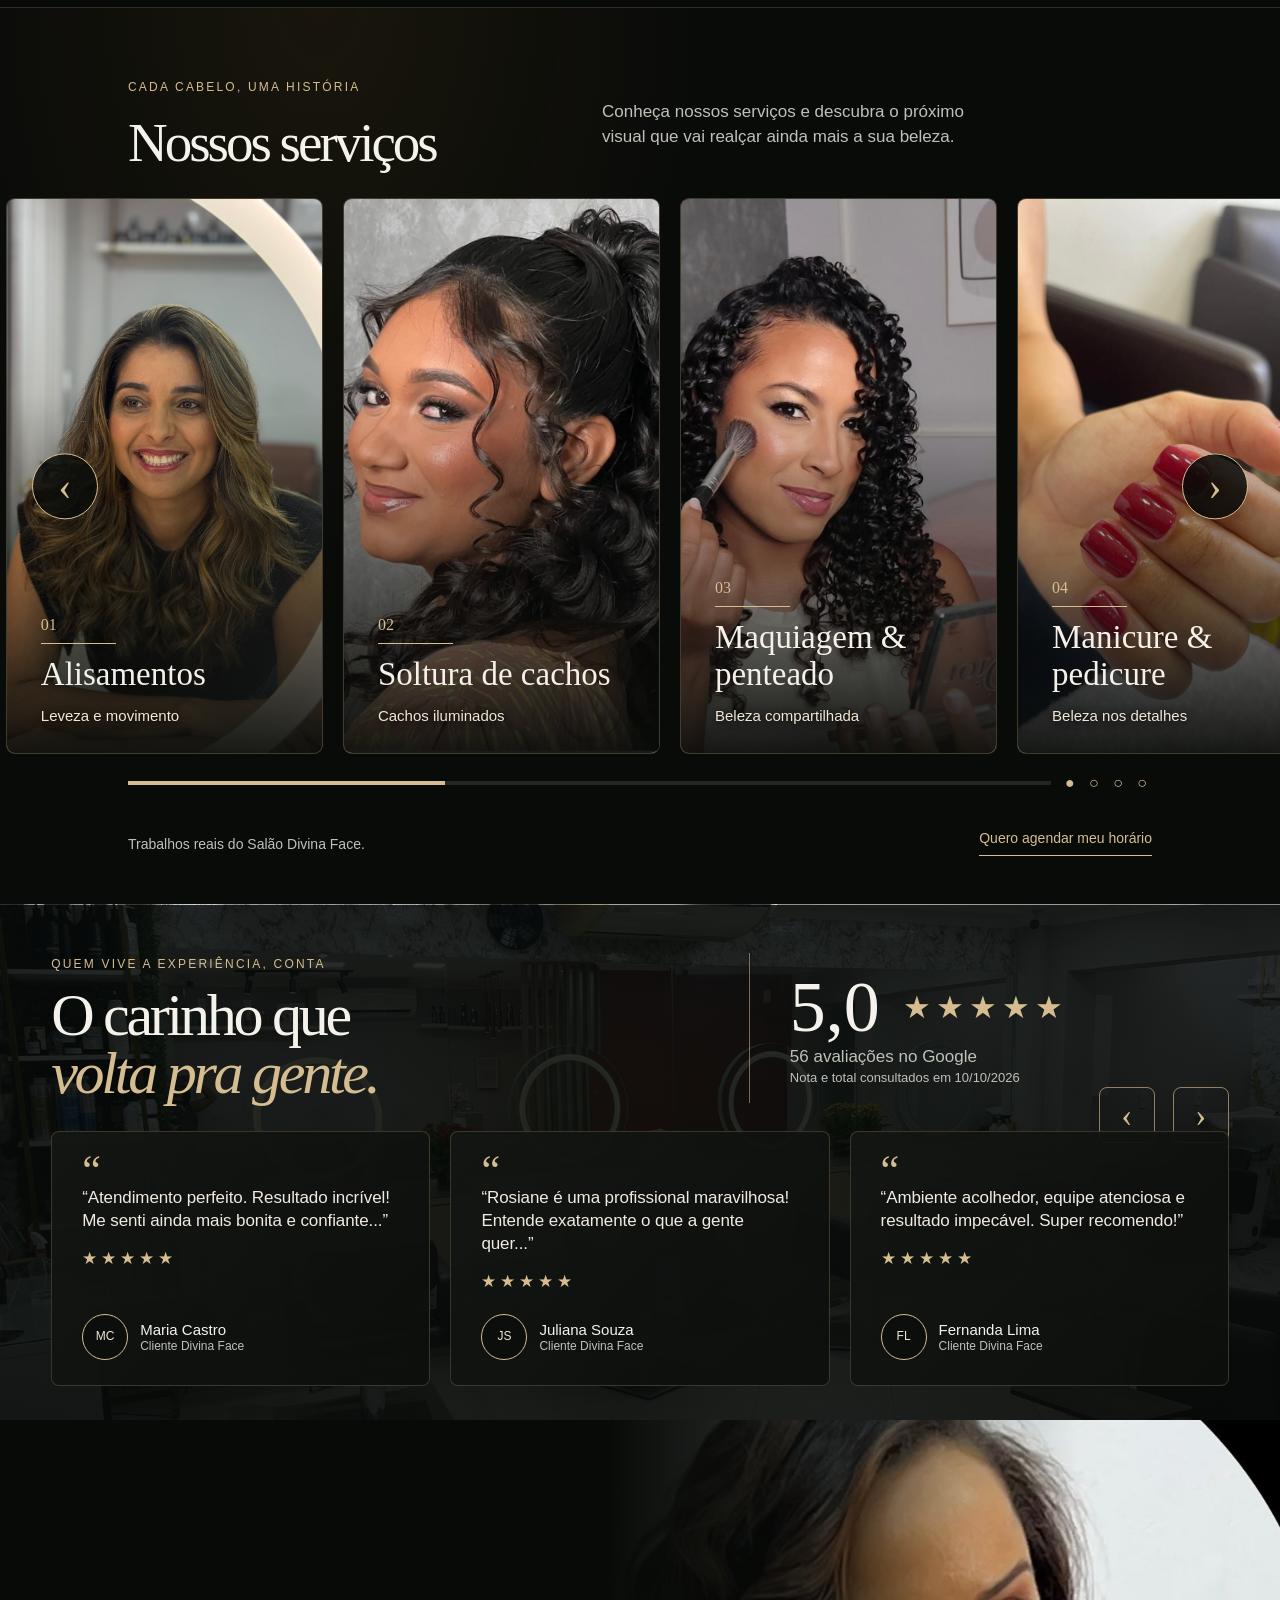
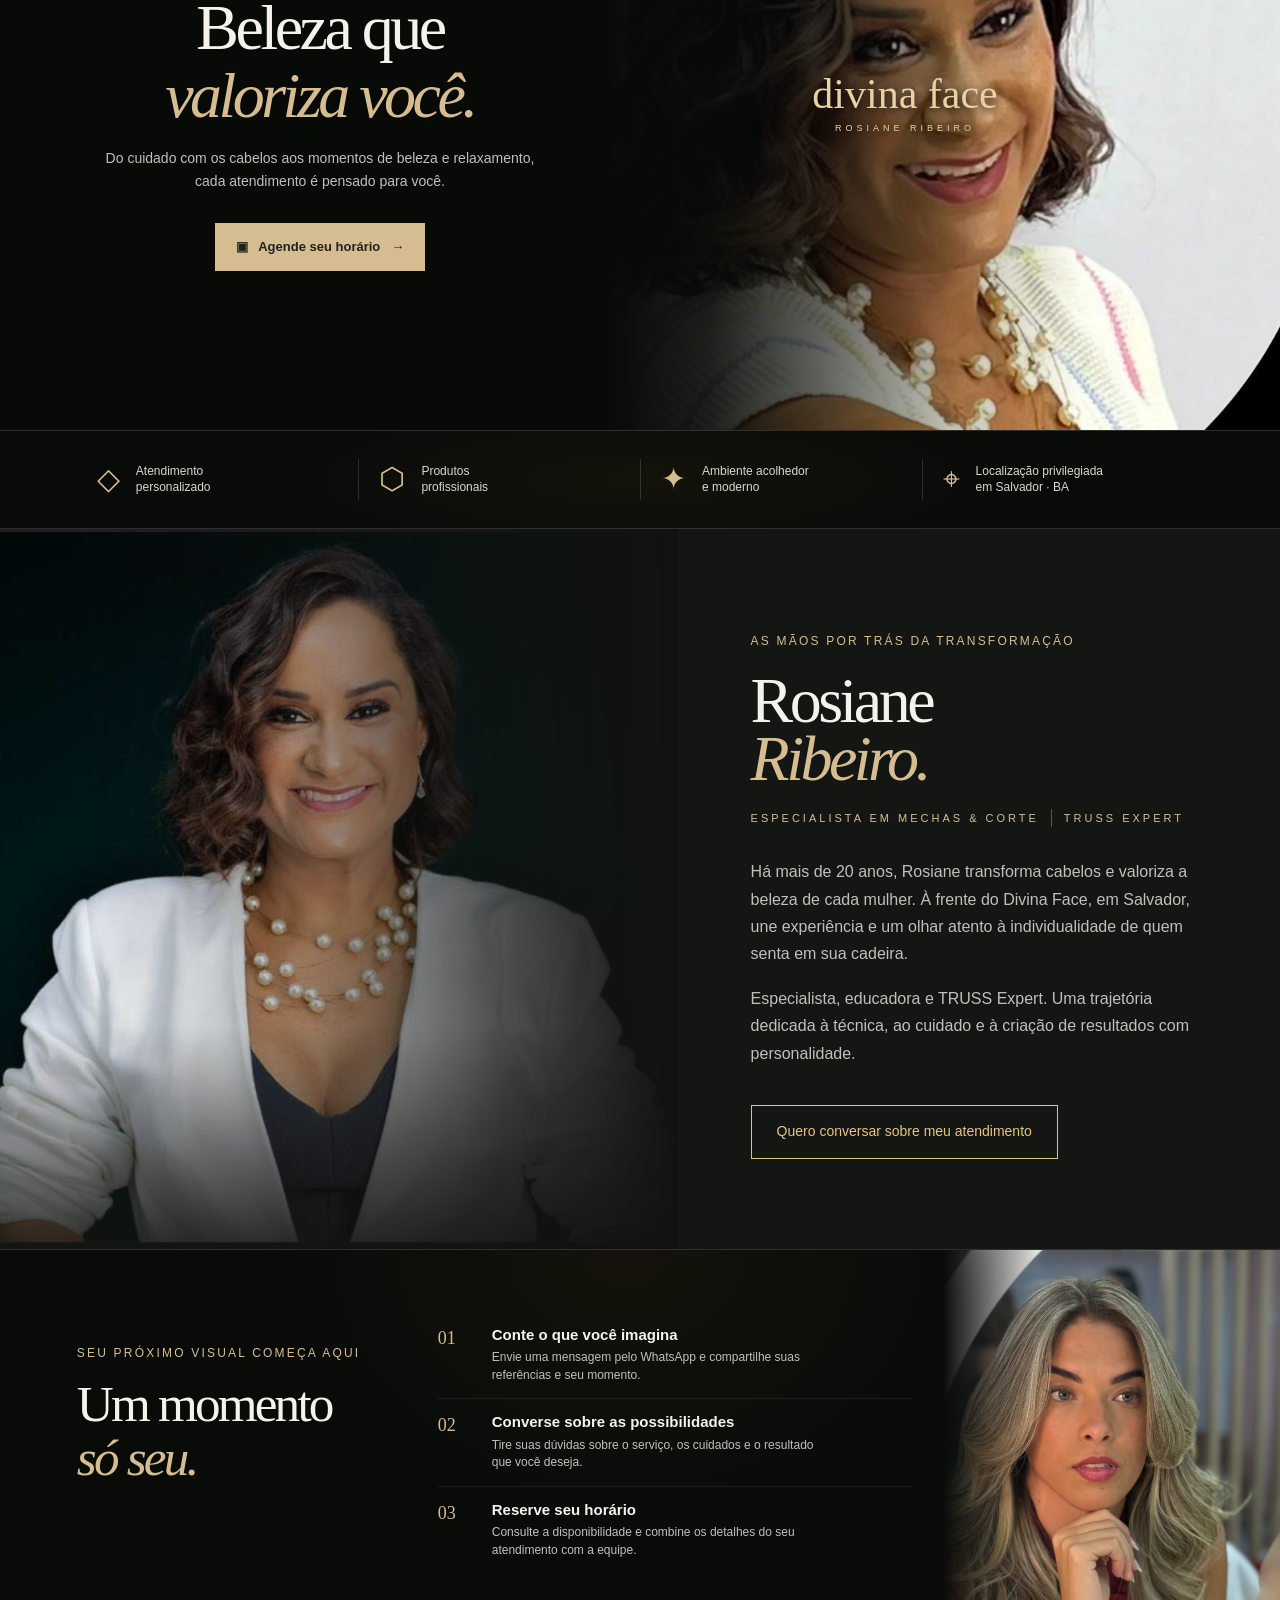
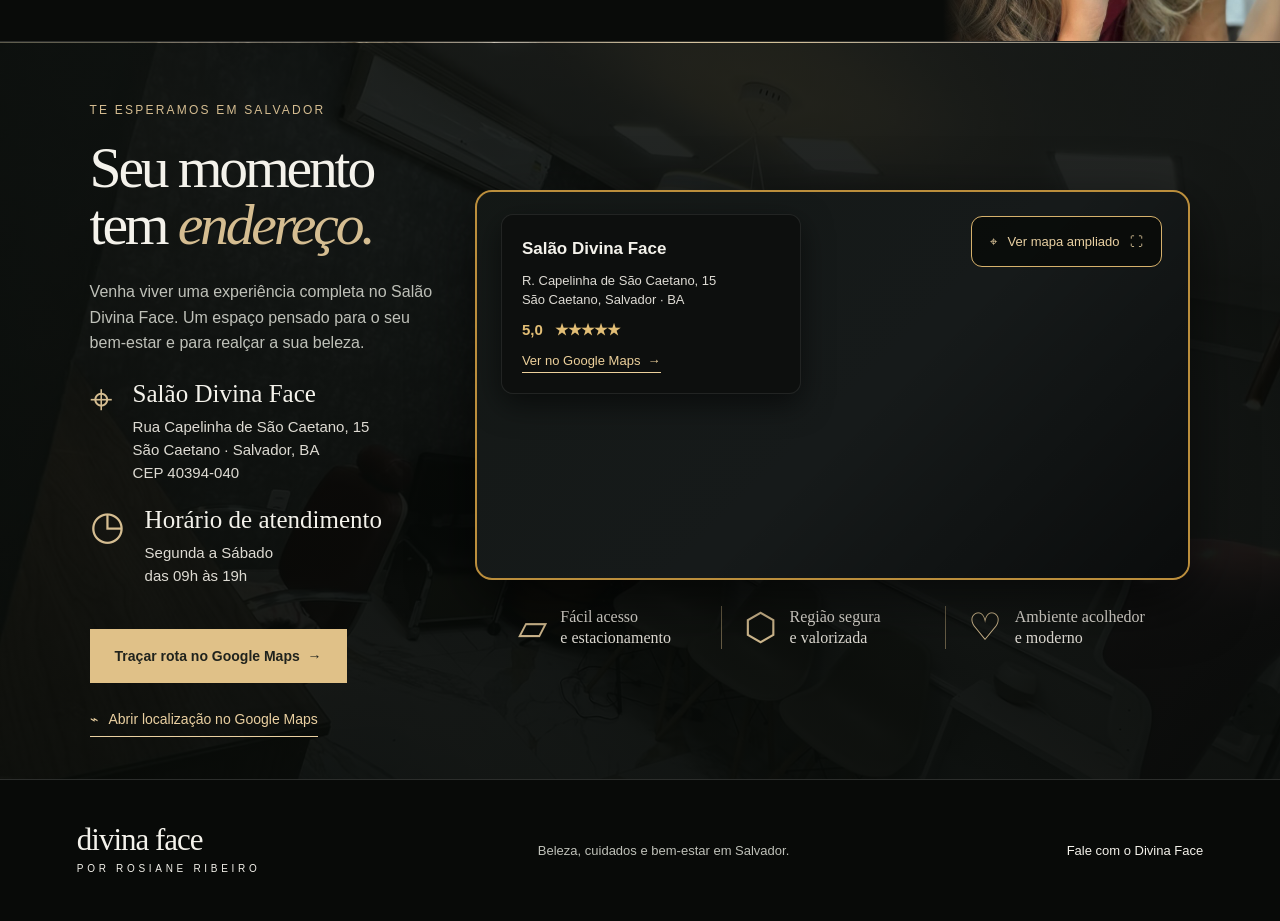
==== commit eae8eafb: "Add GTM-54XK6RZM and update Meta Pixel on index.html" ====
--- a/index.html
+++ b/index.html
@@ -303,16 +303,36 @@
  .reviews .review-grid{scrollbar-width:none!important}
  .reviews .review-grid::-webkit-scrollbar{display:none!important}
 }
-</style><!-- Meta Pixel Code -->
+</style><!-- Google Tag Manager -->
+<script>(function(w,d,s,l,i){w[l]=w[l]||[];w[l].push({'gtm.start':
+new Date().getTime(),event:'gtm.js'});var f=d.getElementsByTagName(s)[0],
+j=d.createElement(s),dl=l!='dataLayer'?'&l='+l:'';j.async=true;j.src=
+'https://www.googletagmanager.com/gtm.js?id='+i+dl;f.parentNode.insertBefore(j,f);
+})(window,document,'script','dataLayer','GTM-54XK6RZM');</script>
+<!-- End Google Tag Manager -->
+<!-- Meta Pixel Code -->
 <script>
-!function(f,b,e,v,n,t,s){if(f.fbq)return;n=f.fbq=function(){n.callMethod?n.callMethod.apply(n,arguments):n.queue.push(arguments)};if(!f._fbq)f._fbq=n;n.push=n;n.loaded=!0;n.version='2.0';n.queue=[];t=b.createElement(e);t.async=!0;t.src=v;s=b.getElementsByTagName(e)[0];s.parentNode.insertBefore(t,s)}(window,document,'script','https://connect.facebook.net/en_US/fbevents.js');
-fbq('init','1698018757931257');
-fbq('track','PageView');
+!function(f,b,e,v,n,t,s)
+{if(f.fbq)return;n=f.fbq=function(){n.callMethod?
+n.callMethod.apply(n,arguments):n.queue.push(arguments)};
+if(!f._fbq)f._fbq=n;n.push=n;n.loaded=!0;n.version='2.0';
+n.queue=[];t=b.createElement(e);t.async=!0;
+t.src=v;s=b.getElementsByTagName(e)[0];
+s.parentNode.insertBefore(t,s)}(window, document,'script',
+'https://connect.facebook.net/en_US/fbevents.js');
+fbq('init', '29376786061940019');
+fbq('track', 'PageView');
 </script>
 <!-- End Meta Pixel Code -->
 </head>
 <body>
-<noscript><img height="1" width="1" style="display:none" src="https://www.facebook.com/tr?id=1698018757931257&amp;ev=PageView&amp;noscript=1" alt=""></noscript>
+<!-- Google Tag Manager (noscript) -->
+<noscript><iframe src="https://www.googletagmanager.com/ns.html?id=GTM-54XK6RZM"
+height="0" width="0" style="display:none;visibility:hidden"></iframe></noscript>
+<!-- End Google Tag Manager (noscript) -->
+<noscript><img height="1" width="1" style="display:none" alt=""
+src="https://www.facebook.com/tr?id=29376786061940019&amp;ev=PageView&amp;noscript=1"
+/></noscript>
 <a class="skip" href="#conteudo">Ir para o conteúdo</a>
 <header class="header"><a class="brand" href="#inicio" aria-label="Divina Face, início">divina face<span>ROSIANE RIBEIRO</span></a><nav aria-label="Navegação principal"><a class="whatsapp" href="https://wa.me/5571988688281?text=Ol%C3%A1!%20Vim%20pelo%20site%20e%20gostaria%20de%20saber%20mais%20sobre%20os%20servi%C3%A7os%20e%20agendar%20um%20hor%C3%A1rio." target="_blank" rel="noopener">Agendamentos</a><a href="#resultados">Resultados</a><a href="#avaliacoes">Avaliações</a><a href="#servicos">Serviços</a></nav></header><nav class="mobile-nav" id="mobile-navigation" aria-label="Navegação mobile"><a class="whatsapp" href="https://wa.me/5571988688281?text=Ol%C3%A1!%20Vim%20pelo%20site%20e%20gostaria%20de%20saber%20mais%20sobre%20os%20servi%C3%A7os%20e%20agendar%20um%20hor%C3%A1rio." target="_blank" rel="noopener">Agendamentos</a><a href="#resultados">Resultados</a><a href="#avaliacoes">Avaliações</a><a href="#servicos">Serviços</a></nav>
 <main id="conteudo">
